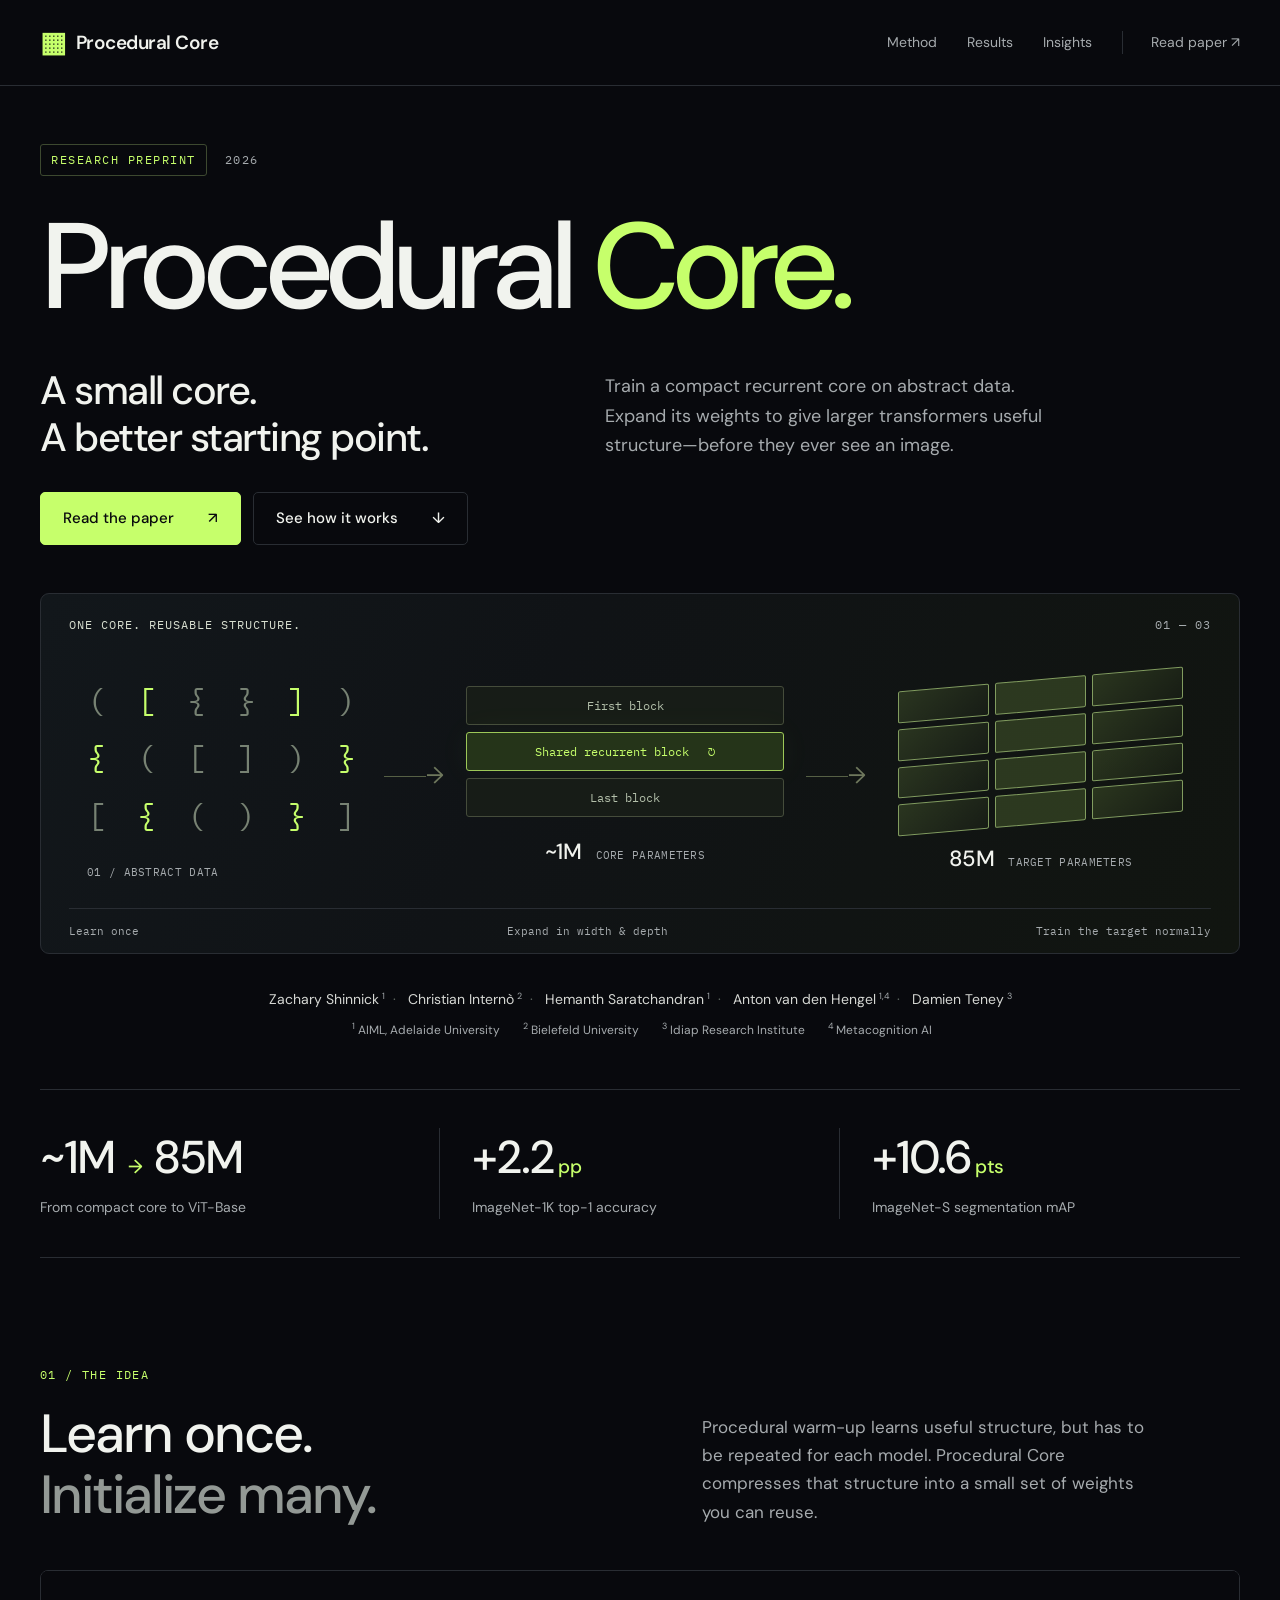
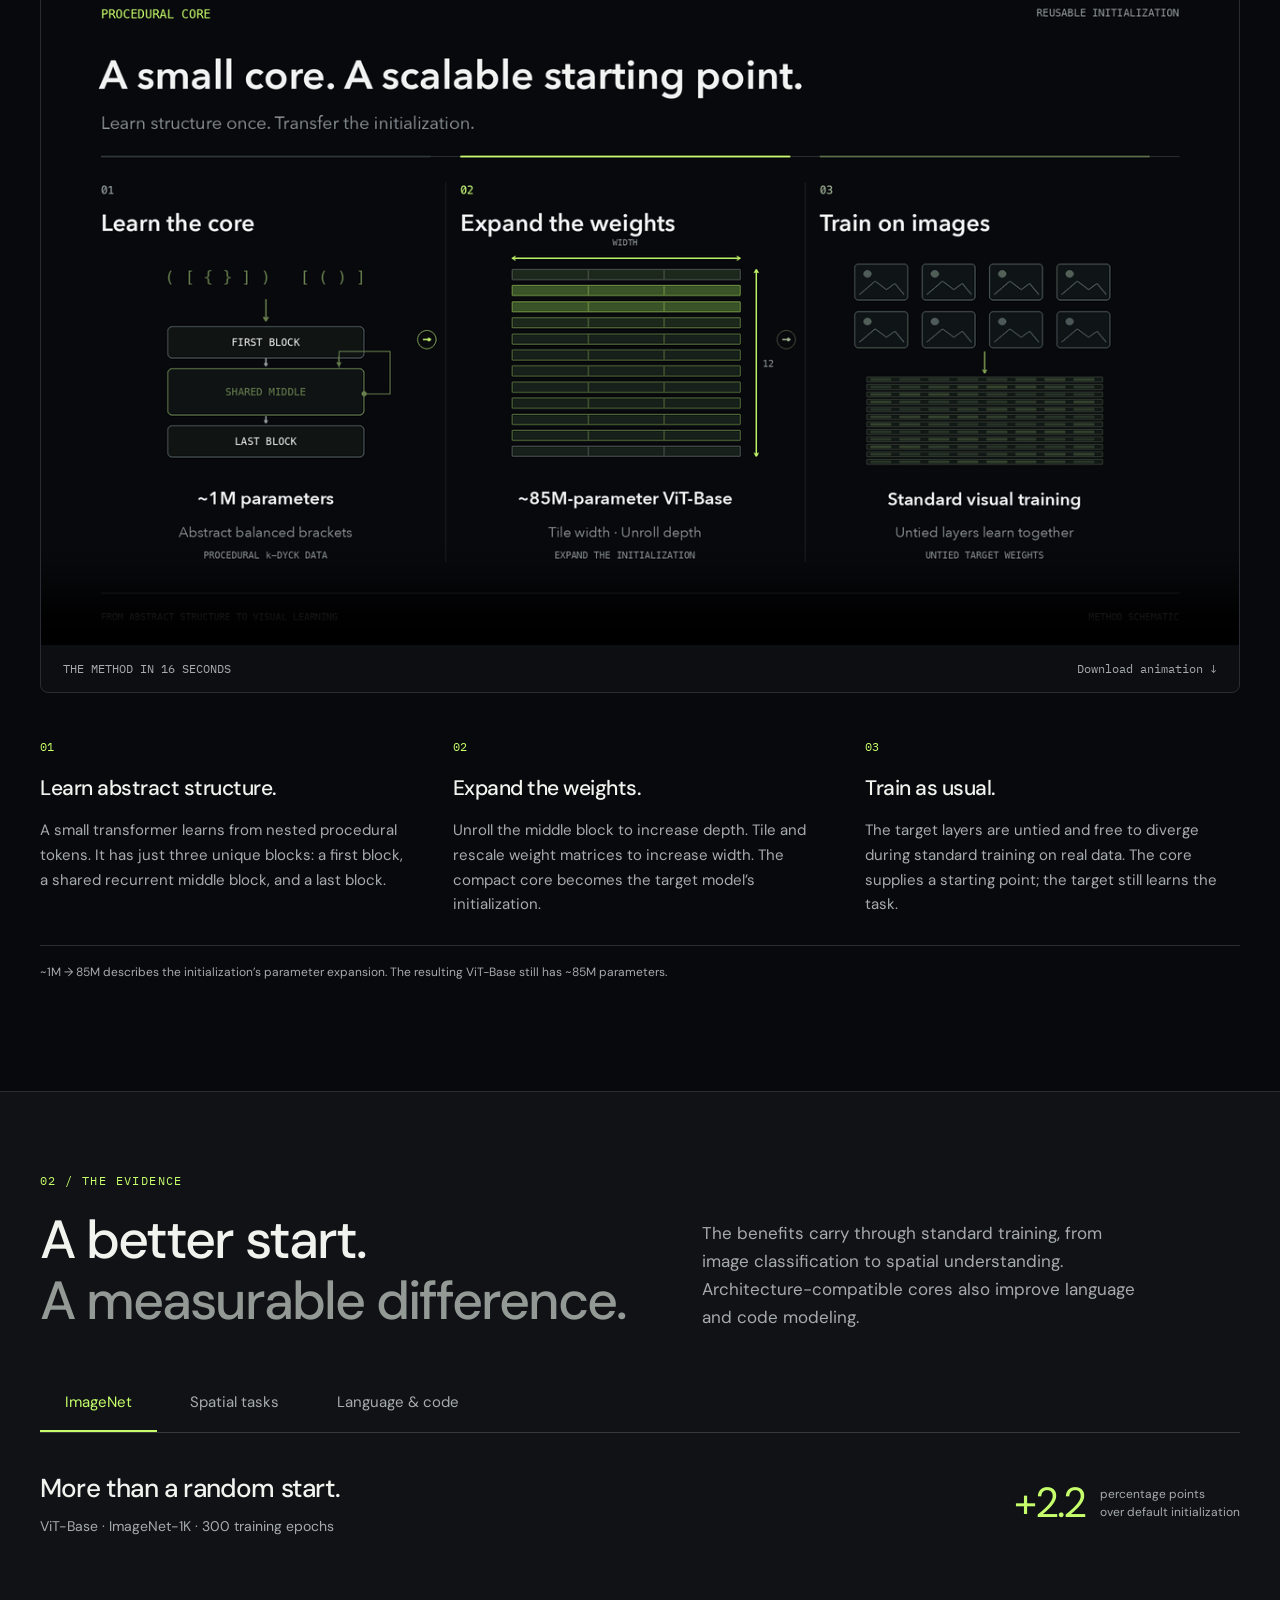
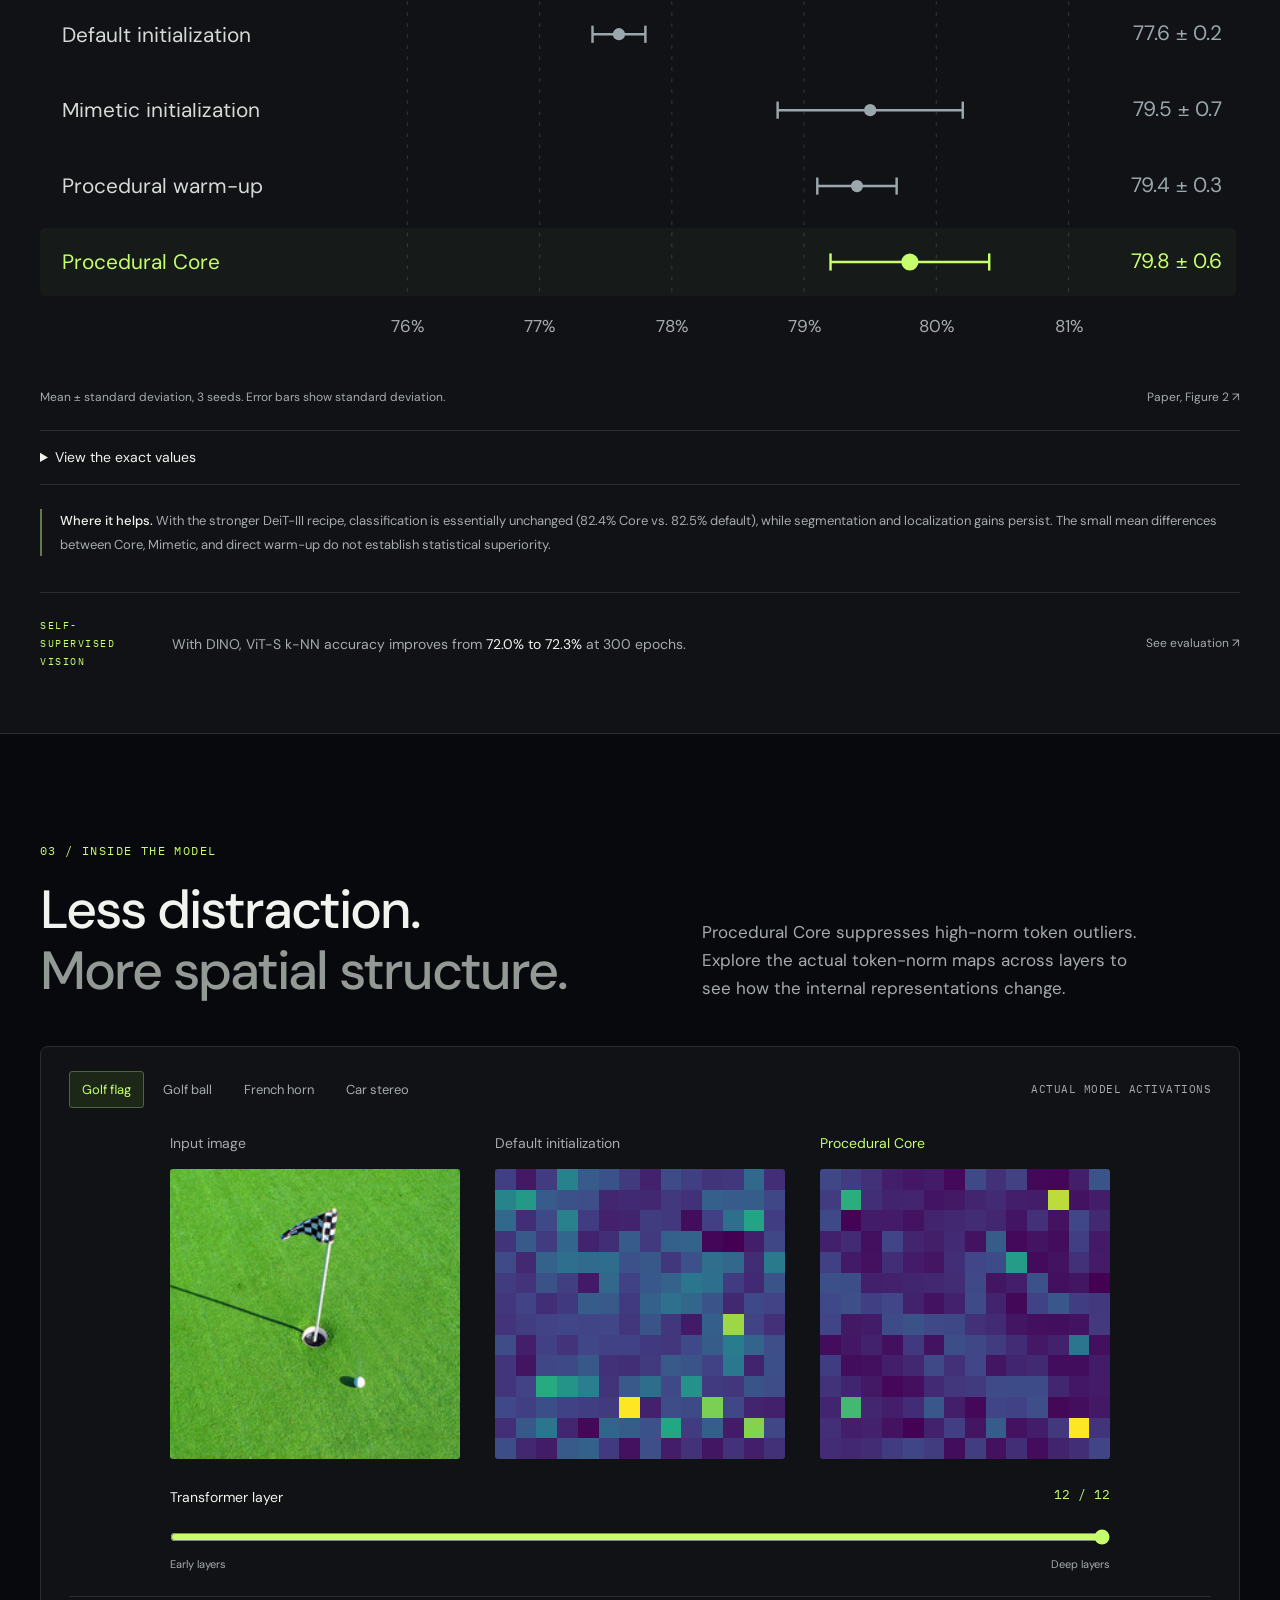
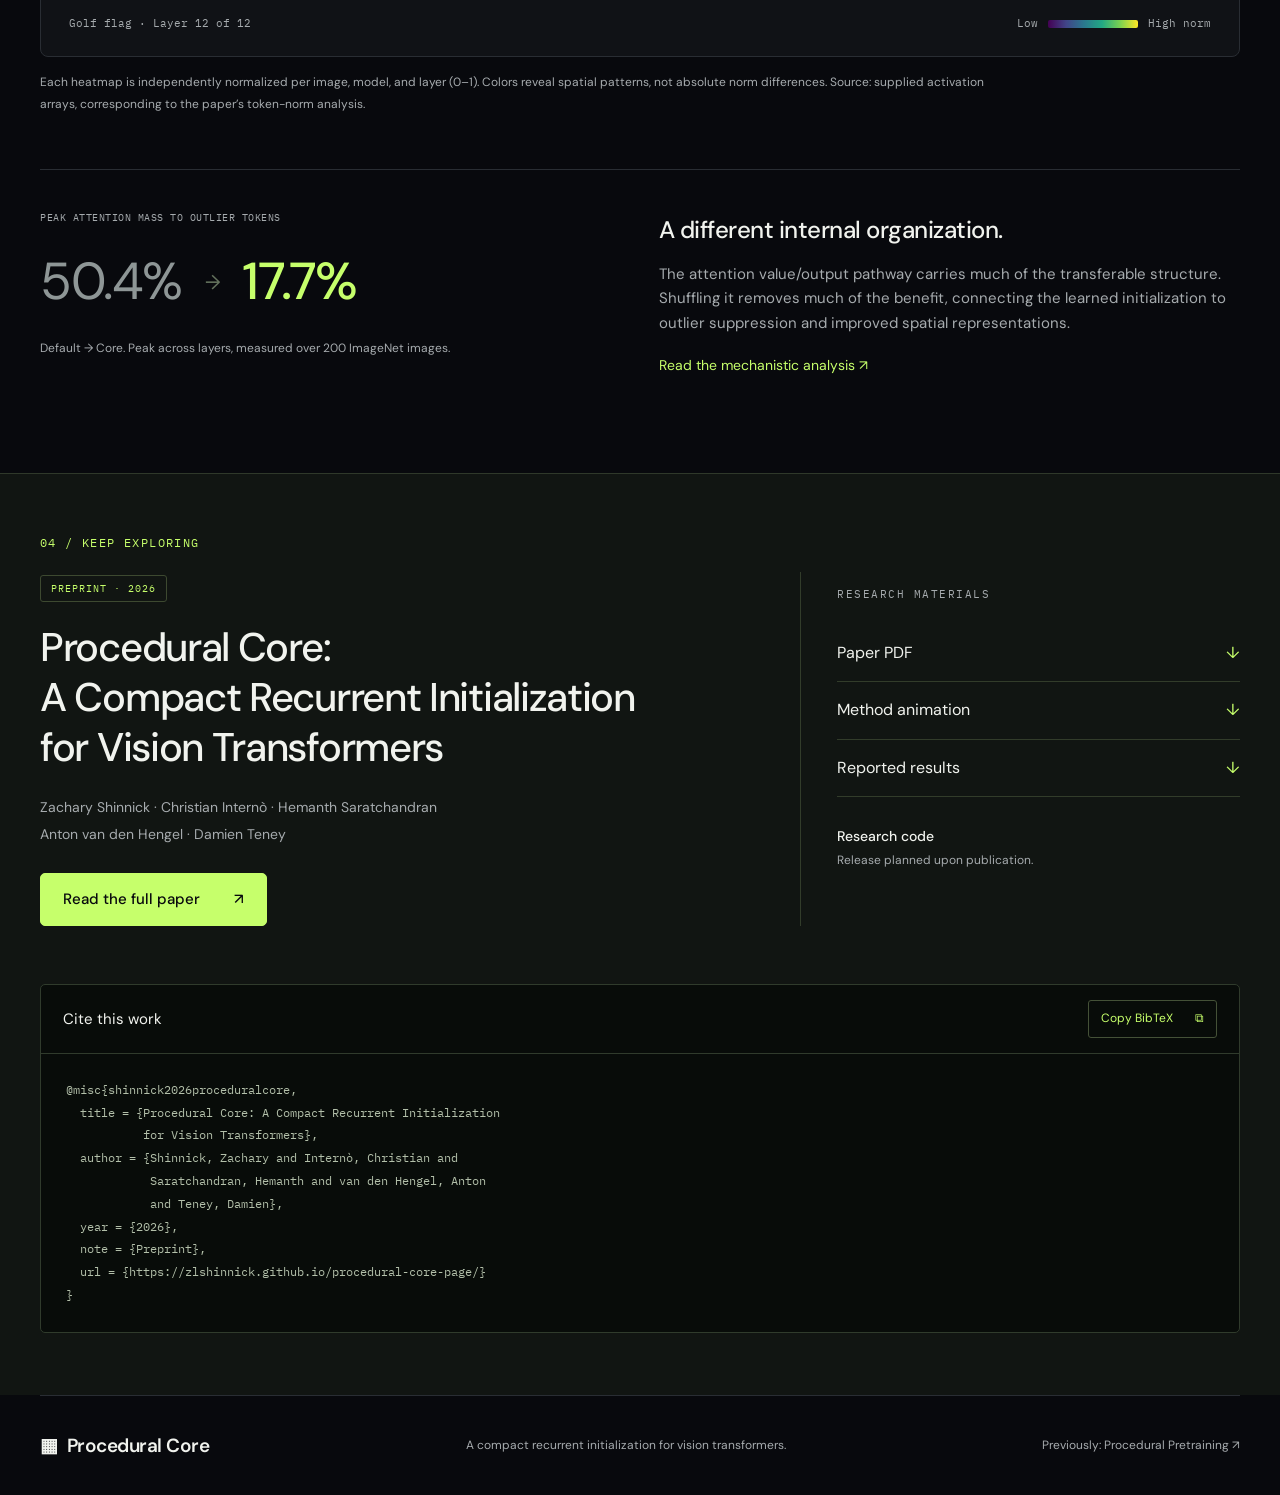
==== index.html @ 382170df "Build Procedural Core research project website" ====
<!doctype html>
<html lang="en">
<head>
  <meta charset="utf-8"><meta name="viewport" content="width=device-width, initial-scale=1">
  <title>Procedural Core — A better starting point for transformers</title>
  <meta name="description" content="Train a compact recurrent core once. Expand its weights to initialize larger transformers. Procedural Core improves ImageNet accuracy by 2.2 points using a roughly 1M-parameter initialization core.">
  <meta name="theme-color" content="#08090d">
  <meta property="og:title" content="Procedural Core — Small core. Better start."><meta property="og:description" content="A compact recurrent initialization for vision transformers. A ~1M-parameter core initializes an 85M-parameter ViT-Base."><meta property="og:type" content="website"><meta property="og:url" content="https://zlshinnick.github.io/procedural-core-page/">
  <meta name="twitter:card" content="summary"><meta name="twitter:title" content="Procedural Core"><meta name="twitter:description" content="Train once. Expand the weights. Give larger transformers a better start.">
  <link rel="canonical" href="https://zlshinnick.github.io/procedural-core-page/">
  <link rel="icon" type="image/svg+xml" href="data:image/svg+xml,%3Csvg xmlns='http://www.w3.org/2000/svg' viewBox='0 0 64 64'%3E%3Crect width='64' height='64' rx='14' fill='%2308090d'/%3E%3Cpath d='M15 15h15v15H15zm19 0h15v15H34zM15 34h15v15H15z' fill='%23c6ff6b'/%3E%3Cpath d='M34 34h15v15H34z' fill='none' stroke='%23c6ff6b' stroke-width='3'/%3E%3C/svg%3E">
  <link rel="stylesheet" href="fonts.css"><link rel="stylesheet" href="styles.css">
</head>
<body>
  <a class="skip-link" href="#main">Skip to content</a>
  <header class="header"><a class="wordmark" href="#"><span class="brand-icon" aria-hidden="true">▦</span> Procedural Core</a><nav aria-label="Main navigation"><a href="#method">Method</a><a href="#results">Results</a><a href="#insights">Insights</a><a href="assets/procedural-core-paper.pdf" class="nav-paper">Read paper <span aria-hidden="true">↗</span></a></nav></header>
  <main id="main">
  <section class="hero container" aria-labelledby="hero-title">
    <div class="eyebrow"><span class="tag">RESEARCH PREPRINT</span><span>2026</span></div>
    <h1 id="hero-title">Procedural <span>Core.</span></h1>
    <div class="hero-copy"><h2>A small core.<br>A better starting point.</h2><p>Train a compact recurrent core on abstract data. Expand its weights to give larger transformers useful structure—before they ever see an image.</p></div>
    <div class="hero-actions"><a class="button primary" href="assets/procedural-core-paper.pdf">Read the paper <span aria-hidden="true">↗</span></a><a class="button secondary" href="#method">See how it works <span aria-hidden="true">↓</span></a></div>
    <div class="hero-visual" role="img" aria-label="Abstract procedural tokens train a compact core with three unique blocks. Its weights are expanded in width and depth to initialize a larger transformer.">
      <div class="diagram-label"><span>ONE CORE. REUSABLE STRUCTURE.</span><span>01 — 03</span></div>
      <div class="diagram-grid">
        <div class="token-stage"><div class="tokens">( <span>[</span> { } <span>]</span> )<br><span>{</span> ( [ ] ) <span>}</span><br>[ <span>{</span> ( ) <span>}</span> ]</div><span class="diagram-caption">01 / ABSTRACT DATA</span></div>
        <div class="diagram-connector" aria-hidden="true"><span></span>→</div>
        <div class="core-stage"><div class="core-stack"><div>First block</div><div class="shared">Shared recurrent block <span aria-hidden="true">↻</span></div><div>Last block</div></div><div class="diagram-caption"><strong>~1M</strong> CORE PARAMETERS</div></div>
        <div class="diagram-connector" aria-hidden="true"><span></span>→</div>
        <div class="target-stage"><div class="target-stack" aria-hidden="true"><i></i><i></i><i></i><i></i><i></i><i></i><i></i><i></i><i></i><i></i><i></i><i></i></div><div class="diagram-caption"><strong>85M</strong> TARGET PARAMETERS</div></div>
      </div>
      <div class="diagram-footer"><span>Learn once</span><span>Expand in width & depth</span><span>Train the target normally</span></div>
    </div>
    <div class="authors"><p>Zachary Shinnick<sup>1</sup><span>·</span> Christian Internò<sup>2</sup><span>·</span> Hemanth Saratchandran<sup>1</sup><span>·</span> Anton van den Hengel<sup>1,4</sup><span>·</span> Damien Teney<sup>3</sup></p><div><span><sup>1</sup> AIML, Adelaide University</span><span><sup>2</sup> Bielefeld University</span><span><sup>3</sup> Idiap Research Institute</span><span><sup>4</sup> Metacognition AI</span></div></div>
  </section>
  <section class="metrics container" aria-label="Key paper results"><div><strong>~1M <span>→</span> 85M</strong><p>From compact core to ViT-Base</p></div><div><strong>+2.2<span>pp</span></strong><p>ImageNet-1K top-1 accuracy</p></div><div><strong>+10.6<span>pts</span></strong><p>ImageNet-S segmentation mAP</p></div></section>
  <section id="method" class="section container">
    <div class="section-heading"><div><p class="eyebrow section-number">01 / THE IDEA</p><h2>Learn once.<br><span>Initialize many.</span></h2></div><p>Procedural warm-up learns useful structure, but has to be repeated for each model. Procedural Core compresses that structure into a small set of weights you can reuse.</p></div>
    <figure class="film"><video id="method-video" controls playsinline muted loop preload="none" poster="assets/method-poster.png" width="1280" height="720" aria-label="16-second animated explanation of learning a core, expanding the weights, and training the target on images"><source src="assets/method.mp4" type="video/mp4"><a href="assets/method.mp4">Download the method animation</a></video><figcaption><span>THE METHOD IN 16 SECONDS</span><a href="assets/method.mp4" download>Download animation ↓</a></figcaption></figure>
    <div class="steps"><article><span>01</span><h3>Learn abstract structure.</h3><p>A small transformer learns from nested procedural tokens. It has just three unique blocks: a first block, a shared recurrent middle block, and a last block.</p></article><article><span>02</span><h3>Expand the weights.</h3><p>Unroll the middle block to increase depth. Tile and rescale weight matrices to increase width. The compact core becomes the target model’s initialization.</p></article><article><span>03</span><h3>Train as usual.</h3><p>The target layers are untied and free to diverge during standard training on real data. The core supplies a starting point; the target still learns the task.</p></article></div>
    <p class="quiet-note">~1M → 85M describes the initialization’s parameter expansion. The resulting ViT-Base still has ~85M parameters.</p>
  </section>
  <section id="results" class="section results-section">
  <div class="container"><div class="section-heading"><div><p class="eyebrow section-number">02 / THE EVIDENCE</p><h2>A better start.<br><span>A measurable difference.</span></h2></div><p>The benefits carry through standard training, from image classification to spatial understanding. Architecture-compatible cores also improve language and code modeling.</p></div>
    <div class="tabs" role="tablist" aria-label="Research results"><button id="tab-imagenet" role="tab" aria-selected="true" aria-controls="panel-imagenet" data-tab="imagenet">ImageNet</button><button id="tab-spatial" role="tab" aria-selected="false" aria-controls="panel-spatial" tabindex="-1" data-tab="spatial">Spatial tasks</button><button id="tab-language" role="tab" aria-selected="false" aria-controls="panel-language" tabindex="-1" data-tab="language">Language & code</button></div>
    <div class="result-panel" id="panel-imagenet" role="tabpanel" aria-labelledby="tab-imagenet" tabindex="0">
      <div class="result-intro"><div><h3>More than a random start.</h3><p>ViT-Base · ImageNet-1K · 300 training epochs</p></div><div class="result-callout">+2.2 <span>percentage points<br>over default initialization</span></div></div>
      <div class="chart-wrap"><svg id="imagenet-chart" viewBox="0 0 980 340" role="img" aria-labelledby="chart-title chart-desc"><title id="chart-title">ImageNet top-1 accuracy by initialization</title><desc id="chart-desc">Default 77.6 plus or minus 0.2; Mimetic 79.5 plus or minus 0.7; Procedural warm-up 79.4 plus or minus 0.3; Procedural Core 79.8 plus or minus 0.6 percent. Mean and standard deviation over three seeds.</desc></svg></div>
      <div class="chart-footnote"><p>Mean ± standard deviation, 3 seeds. Error bars show standard deviation.</p><a href="assets/procedural-core-paper.pdf#page=5">Paper, Figure 2 ↗</a></div>
      <details class="data-details"><summary>View the exact values</summary><div class="table-scroll"><table><caption>ImageNet-1K top-1 accuracy (%)</caption><thead><tr><th scope="col">Initialization</th><th scope="col">Mean</th><th scope="col">Standard deviation</th></tr></thead><tbody><tr><th scope="row">Default</th><td>77.6</td><td>0.2</td></tr><tr><th scope="row">Mimetic</th><td>79.5</td><td>0.7</td></tr><tr><th scope="row">Procedural warm-up</th><td>79.4</td><td>0.3</td></tr><tr class="highlight-row"><th scope="row">Procedural Core</th><td>79.8</td><td>0.6</td></tr></tbody></table></div></details>
      <p class="scope-note"><strong>Where it helps.</strong> With the stronger DeiT-III recipe, classification is essentially unchanged (82.4% Core vs. 82.5% default), while segmentation and localization gains persist. The small mean differences between Core, Mimetic, and direct warm-up do not establish statistical superiority.</p>
    </div>
    <div class="result-panel" id="panel-spatial" role="tabpanel" aria-labelledby="tab-spatial" tabindex="0" hidden>
      <div class="result-intro"><div><h3>Useful structure beyond classification.</h3><p>ImageNet-trained ViT-Base · Frozen backbone</p></div><span class="result-chip">4 SPATIAL TASKS</span></div>
      <div class="spatial-grid"><article><div class="eyebrow">IMAGENET-S</div><h4>Zero-shot segmentation</h4><div class="value-pair"><span>32.3</span><i>→</i><strong>42.9</strong></div><p>mAP ↑</p><div class="gain">+10.6 points</div></article><article><div class="eyebrow">VOC07</div><h4>Object localization</h4><div class="value-pair"><span>9.9</span><i>→</i><strong>18.4</strong></div><p>CorLoc ↑</p><div class="gain">+8.5 points</div></article><article><div class="eyebrow">ADE20K</div><h4>Semantic segmentation</h4><div class="value-pair"><span>26.6</span><i>→</i><strong>28.8</strong></div><p>mIoU ↑ · Trained readout</p><div class="gain">+2.2 points</div></article><article><div class="eyebrow">NYUv2</div><h4>Depth estimation</h4><div class="value-pair"><span>1.104</span><i>→</i><strong>0.998</strong></div><p>RMSE in meters ↓</p><div class="gain">Lower error</div></article></div>
      <div class="chart-footnote"><p>Default initialization → Procedural Core. Rounded values reported in the paper.</p><a href="assets/procedural-core-paper.pdf#page=9">Paper, Figure 11 ↗</a></div>
      <p class="scope-note">These evaluations use frozen backbones, with task-specific evaluation or readout protocols. They are not fully fine-tuned downstream models.</p>
    </div>
    <div class="result-panel" id="panel-language" role="tabpanel" aria-labelledby="tab-language" tabindex="0" hidden>
      <div class="result-intro"><div><h3>The idea extends beyond vision.</h3><p>124M-parameter GPT-style models · 2B training tokens · 3 seeds</p></div><span class="result-chip">LOWER PERPLEXITY ↓</span></div>
      <div class="language-grid"><article><p class="eyebrow">NATURAL LANGUAGE</p><h4>FineWeb-Edu</h4><div class="value-pair"><span>28.8</span><i>→</i><strong>27.7</strong></div><p>Default ±0.4 &nbsp; / &nbsp; Core ±0.4</p></article><article><p class="eyebrow">CODE</p><h4>CodeParrot</h4><div class="value-pair"><span>5.7</span><i>→</i><strong>5.5</strong></div><p>Default ±0.03 &nbsp; / &nbsp; Core ±0.03</p></article></div>
      <div class="chart-footnote"><p>Validation perplexity, mean ± standard deviation. Lower is better.</p><a href="assets/procedural-core-paper.pdf#page=6">Paper, Figure 4 ↗</a></div>
      <p class="scope-note"><strong>Same principle, separate core.</strong> Language experiments use a separately trained GPT-style core compatible with the target architecture, rather than the vision checkpoint.</p>
    </div>
    <noscript><p class="scope-note">JavaScript enables the result tabs and interactive visualizations. All results and figures are available in the <a href="assets/procedural-core-paper.pdf">paper</a>; ImageNet values are available in the table above.</p></noscript>
    <div class="secondary-result"><span class="eyebrow">SELF-SUPERVISED VISION</span><p>With DINO, ViT-S k-NN accuracy improves from <strong>72.0% to 72.3%</strong> at 300 epochs.</p><a href="assets/procedural-core-paper.pdf#page=5">See evaluation ↗</a></div>
  </div></section>
  <section id="insights" class="section container">
    <div class="section-heading"><div><p class="eyebrow section-number">03 / INSIDE THE MODEL</p><h2>Less distraction.<br><span>More spatial structure.</span></h2></div><p>Procedural Core suppresses high-norm token outliers. Explore the actual token-norm maps across layers to see how the internal representations change.</p></div>
    <div class="map-explorer" id="map-explorer"><div class="explorer-toolbar"><div class="stimulus-options" aria-label="Select an example image"><button data-stimulus="0" aria-pressed="true">Golf flag</button><button data-stimulus="1" aria-pressed="false">Golf ball</button><button data-stimulus="2" aria-pressed="false">French horn</button><button data-stimulus="3" aria-pressed="false">Car stereo</button></div><span class="result-chip">ACTUAL MODEL ACTIVATIONS</span></div>
      <div class="maps"><figure><figcaption>Input image</figcaption><img id="stimulus-image" src="assets/stimuli/8.png" width="224" height="224" alt="Golf flag example used in the token-norm experiment" loading="lazy"></figure><figure><figcaption>Default initialization</figcaption><canvas id="baseline-map" width="280" height="280" role="img" aria-label="Normalized token norms for default initialization at layer 12"></canvas></figure><figure><figcaption><span class="lime">Procedural Core</span></figcaption><canvas id="core-map" width="280" height="280" role="img" aria-label="Normalized token norms for Procedural Core at layer 12"></canvas></figure></div>
      <div class="layer-control"><label for="layer-slider">Transformer layer <output id="layer-output" for="layer-slider">12 / 12</output></label><input id="layer-slider" type="range" min="1" max="12" step="1" value="12" aria-describedby="map-note"><div class="range-labels"><span>Early layers</span><span>Deep layers</span></div></div>
      <div class="map-bottom"><p id="map-status" role="status">Golf flag · Layer 12 of 12</p><div class="color-legend"><span>Low</span><span class="color-scale"></span><span>High norm</span></div></div>
    </div>
    <p id="map-note" class="figure-note">Each heatmap is independently normalized per image, model, and layer (0–1). Colors reveal spatial patterns, not absolute norm differences. Source: supplied activation arrays, corresponding to the paper’s token-norm analysis.</p>
    <div class="insight-summary"><div><span class="eyebrow">PEAK ATTENTION MASS TO OUTLIER TOKENS</span><div class="value-pair"><span>50.4%</span><i>→</i><strong>17.7%</strong></div><p>Default → Core. Peak across layers, measured over 200 ImageNet images.</p></div><div><h3>A different internal organization.</h3><p>The attention value/output pathway carries much of the transferable structure. Shuffling it removes much of the benefit, connecting the learned initialization to outlier suppression and improved spatial representations.</p><a class="text-link" href="assets/procedural-core-paper.pdf#page=8">Read the mechanistic analysis ↗</a></div></div>
  </section>
  <section id="paper" class="section resources-section"><div class="container"><p class="eyebrow section-number">04 / KEEP EXPLORING</p><div class="paper-card"><div><span class="tag">PREPRINT · 2026</span><h2>Procedural Core:<br>A Compact Recurrent Initialization<br>for Vision Transformers</h2><p>Zachary Shinnick · Christian Internò · Hemanth Saratchandran<br>Anton van den Hengel · Damien Teney</p><a class="button primary" href="assets/procedural-core-paper.pdf">Read the full paper <span aria-hidden="true">↗</span></a></div><aside><p class="eyebrow">RESEARCH MATERIALS</p><a href="assets/procedural-core-paper.pdf" download>Paper PDF <span>↓</span></a><a href="assets/method.mp4" download>Method animation <span>↓</span></a><a href="assets/results.json" download>Reported results <span>↓</span></a><div class="release-note"><strong>Research code</strong><p>Release planned upon publication.</p></div></aside></div><div class="citation"><div class="citation-heading"><h3>Cite this work</h3><button id="copy-citation" aria-describedby="copy-status">Copy BibTeX <span aria-hidden="true">⧉</span></button></div><pre><code id="bibtex">@misc{shinnick2026proceduralcore,
  title = {Procedural Core: A Compact Recurrent Initialization
           for Vision Transformers},
  author = {Shinnick, Zachary and Internò, Christian and
            Saratchandran, Hemanth and van den Hengel, Anton
            and Teney, Damien},
  year = {2026},
  note = {Preprint},
  url = {https://zlshinnick.github.io/procedural-core-page/}
}</code></pre><span id="copy-status" role="status"></span></div></div></section>
  </main>
  <footer class="container footer"><a class="wordmark" href="#">▦ &nbsp;Procedural Core</a><p>A compact recurrent initialization for vision transformers.</p><a href="https://zlshinnick.github.io/procedural-pretraining-page/">Previously: Procedural Pretraining ↗</a></footer>
<script src="app.js" defer></script>
</body></html>
---- fonts.css ----
@font-face {
  font-family: 'DM Sans';
  font-style: normal;
  font-weight: 400;
  font-display: swap;
  src: url(assets/font-0.ttf) format('truetype');
}
@font-face {
  font-family: 'DM Sans';
  font-style: normal;
  font-weight: 500;
  font-display: swap;
  src: url(assets/font-1.ttf) format('truetype');
}
@font-face {
  font-family: 'DM Sans';
  font-style: normal;
  font-weight: 600;
  font-display: swap;
  src: url(assets/font-2.ttf) format('truetype');
}
@font-face {
  font-family: 'DM Sans';
  font-style: normal;
  font-weight: 700;
  font-display: swap;
  src: url(assets/font-3.ttf) format('truetype');
}
@font-face {
  font-family: 'IBM Plex Mono';
  font-style: normal;
  font-weight: 400;
  font-display: swap;
  src: url(assets/font-4.ttf) format('truetype');
}
@font-face {
  font-family: 'IBM Plex Mono';
  font-style: normal;
  font-weight: 500;
  font-display: swap;
  src: url(assets/font-5.ttf) format('truetype');
}
---- styles.css ----
:root{--bg:#08090d;--surface:#101217;--surface2:#15181e;--line:#292d33;--text:#f1f3ee;--muted:#a6abae;--lime:#c6ff6b;--mono:'IBM Plex Mono',monospace;--sans:'DM Sans',sans-serif;color-scheme:dark}
*{box-sizing:border-box}html{scroll-behavior:smooth;scroll-padding-top:95px}body{margin:0;background:var(--bg);color:var(--text);font:400 17px/1.65 var(--sans);-webkit-font-smoothing:antialiased}::selection{background:var(--lime);color:var(--bg)}a{color:inherit;text-decoration:none}button,input{font:inherit}button,a{-webkit-tap-highlight-color:transparent}a:focus-visible,button:focus-visible,summary:focus-visible{outline:2px solid var(--lime);outline-offset:6px}button{cursor:pointer}.container{width:min(1200px,calc(100% - 80px));margin-inline:auto}.header{height:86px;display:flex;align-items:center;justify-content:space-between;gap:24px;padding:0 40px;border-bottom:1px solid var(--line);max-width:1600px;margin:auto}.wordmark{font-weight:600;letter-spacing:-.5px;display:flex;align-items:center;gap:10px;font-size:19px}.brand-icon{font-size:28px;color:var(--lime);line-height:1}.header nav{display:flex;align-items:center;gap:30px;font-size:14px}.header nav a{color:var(--muted)}.header nav a:hover{color:var(--lime)}.nav-paper{border-left:1px solid var(--line);padding-left:28px}.skip-link{position:fixed;left:20px;top:-100px;z-index:20;background:var(--lime);color:#08090d;padding:12px}.skip-link:focus{top:15px}.hero{padding-top:58px}.eyebrow{font:12px/1.5 var(--mono);letter-spacing:1.5px;color:var(--muted);display:flex;gap:18px;align-items:center}.tag{border:1px solid #3d4930;color:var(--lime);padding:6px 10px;border-radius:3px}h1,h2,h3,p{margin:0}h1{font-size:clamp(66px,9.5vw,138px);line-height:1.07;letter-spacing:-.075em;font-weight:500;margin:26px 0 36px}h1 span{color:var(--lime)}.hero-copy{display:grid;grid-template-columns:1fr 1fr;gap:70px;max-width:1060px}.hero-copy h2{font-size:clamp(27px,3.1vw,42px);font-weight:450;line-height:1.18;letter-spacing:-1.5px}.hero-copy p{font-size:18px;color:var(--muted);max-width:475px;padding-top:4px}.hero-actions{display:flex;gap:12px;margin-top:30px}.button{display:inline-flex;align-items:center;gap:34px;border:1px solid var(--line);padding:13px 22px;border-radius:5px;font-size:15px;font-weight:500;transition:background .2s,transform .2s}.button:hover{transform:translateY(-2px)}.primary{color:var(--bg);background:var(--lime);border-color:var(--lime)}.primary:hover{background:#d6ff98}.secondary{background:transparent}.secondary:hover{background:var(--surface2)}.hero-visual{margin-top:48px;padding:22px 28px 0;border:1px solid var(--line);border-radius:9px;background:linear-gradient(115deg,#12171b 0%,#101316 40%,#111510 100%);overflow:hidden}.diagram-label,.diagram-caption,.diagram-footer{font:12px/1.5 var(--mono);letter-spacing:1px;color:var(--muted)}.diagram-label{display:flex;justify-content:space-between;gap:16px}.diagram-label span:first-child{color:#d8dfd0}.diagram-grid{display:grid;grid-template-columns:1fr 60px 1.2fr 60px 1.15fr;align-items:center;gap:22px;padding:38px 18px 27px}.tokens{font:clamp(19px,2.8vw,32px)/1.8 var(--mono);letter-spacing:6px;color:#778273;white-space:nowrap}.tokens span{color:var(--lime)}.diagram-caption{margin-top:20px;display:block;letter-spacing:.3px;text-align:center;font-size:11px}.diagram-caption strong{font:500 22px var(--sans);color:var(--text);letter-spacing:-.6px;margin-right:7px}.token-stage .diagram-caption{text-align:left}.diagram-connector{color:#6f785d;display:flex;align-items:center;font-size:23px}.diagram-connector span{height:1px;background:#566045;flex:1}.core-stack{display:flex;flex-direction:column;gap:7px;font:12px var(--mono);text-align:center}.core-stack>div{padding:11px;border:1px solid #454c3b;background:#171c17;border-radius:3px;color:#b3bfaa}.core-stack .shared{color:var(--lime);border-color:#9dc858;background:#253419;box-shadow:0 0 35px #c6ff6b0c}.shared span{margin-left:12px}.target-stack{height:145px;display:grid;grid-template-columns:repeat(3,1fr);grid-template-rows:repeat(4,1fr);gap:6px;transform:skewY(-5deg);margin:0 10px}.target-stack i{border:1px solid #819c5f;border-radius:2px;background:linear-gradient(140deg,#c6ff6b24,#c6ff6b09)}.target-stack i:nth-child(3n+2){background:#c6ff6b27}.diagram-footer{display:flex;justify-content:space-between;padding:14px 0;border-top:1px solid var(--line);letter-spacing:0;font-size:11px}.authors{text-align:center;padding:34px 0 48px;font-size:14px}.authors p{color:#d5d7d3}.authors p>span{color:#626b64;margin:0 8px}.authors sup{font-size:9px;margin-left:3px;color:var(--muted)}.authors>div{display:flex;justify-content:center;flex-wrap:wrap;gap:8px 20px;color:var(--muted);margin-top:8px;font-size:12px}.metrics{display:grid;grid-template-columns:repeat(3,1fr);border-top:1px solid var(--line);border-bottom:1px solid var(--line);padding:38px 0}.metrics>div{padding:0 32px;border-right:1px solid var(--line)}.metrics>div:first-child{padding-left:0}.metrics>div:last-child{border:0}.metrics strong{font-size:46px;line-height:1.3;font-weight:500;letter-spacing:-2px}.metrics strong span{font-size:19px;color:var(--lime);letter-spacing:-.3px;margin-left:4px}.metrics p{color:var(--muted);font-size:14px;margin-top:8px}.footer{display:flex;justify-content:space-between;align-items:center;flex-wrap:wrap;gap:20px;padding-top:34px;padding-bottom:34px;border-top:1px solid var(--line);margin-top:100px}.footer p{font-size:12px;color:var(--muted)}.footer>a:last-child{font-size:12px;color:var(--muted)}.footer>a:last-child:hover{color:var(--lime)}
.section{padding-top:108px;padding-bottom:10px}.section-heading{display:grid;grid-template-columns:1.1fr 1fr;gap:70px;align-items:end;margin-bottom:44px}.section-number{color:var(--lime);margin-bottom:20px;letter-spacing:1.4px}.section-heading h2{font-size:clamp(34px,4.2vw,54px);font-weight:450;letter-spacing:-2px;line-height:1.13}.section-heading h2 span{color:#939995}.section-heading>p{color:var(--muted);font-size:17px;max-width:450px}.film{margin:0;background:#0c0e11;border:1px solid var(--line);border-radius:8px;overflow:hidden}.film video{width:100%;height:auto;display:block;background:#08090d}.film figcaption{border-top:1px solid var(--line);padding:16px 22px;display:flex;justify-content:space-between;gap:16px;font:12px var(--mono);color:var(--muted)}.film a:hover{color:var(--lime)}.steps{display:grid;grid-template-columns:repeat(3,1fr);gap:38px;margin-top:38px}.steps article>span{font:12px var(--mono);color:var(--lime)}.steps h3{font-size:21px;letter-spacing:-.5px;font-weight:500;margin:12px 0}.steps p{font-size:15px;color:var(--muted)}.quiet-note{font-size:12px;color:var(--muted);margin-top:28px;padding-top:17px;border-top:1px solid var(--line)}.results-section{background:#101216;margin-top:98px;padding-top:80px;padding-bottom:62px;border-block:1px solid var(--line)}.tabs{display:flex;gap:8px;border-bottom:1px solid #35393f;margin-bottom:0}.tabs button{padding:15px 25px;color:var(--muted);background:none;border:0;border-bottom:2px solid transparent;font-size:15px}.tabs button[aria-selected=true]{color:var(--lime);border-bottom-color:var(--lime)}.tabs button:hover{color:var(--text)}[hidden]{display:none!important}.result-panel{padding:34px 0 0}.result-intro{display:flex;justify-content:space-between;align-items:center;gap:24px;margin-bottom:18px}.result-intro h3{font-size:26px;font-weight:500;letter-spacing:-.8px}.result-intro p{font-size:14px;color:var(--muted);margin-top:5px}.result-callout{color:var(--lime);font-size:42px;letter-spacing:-2px;display:flex;gap:15px;align-items:center}.result-callout span{font-size:12px;line-height:1.5;letter-spacing:0;color:var(--muted)}.result-chip{font:11px/1.5 var(--mono);color:var(--muted);letter-spacing:.5px;white-space:nowrap}.chart-wrap{margin-top:24px;overflow-x:auto}#imagenet-chart{display:block;width:100%;min-width:560px;height:auto}#imagenet-chart text{font-family:var(--sans)}.chart-footnote{display:flex;justify-content:space-between;gap:20px;font-size:12px;color:var(--muted);padding-top:10px}.chart-footnote a{white-space:nowrap}.chart-footnote a:hover{color:var(--lime)}.data-details{margin-top:22px;border-block:1px solid var(--line);font-size:14px}.data-details summary{padding:15px 0;cursor:pointer}.table-scroll{overflow-x:auto}table{width:100%;border-collapse:collapse;font-size:14px;white-space:nowrap}caption{text-align:left;color:var(--muted);padding:10px 0}th,td{text-align:left;padding:12px 16px;border-bottom:1px solid var(--line)}th{font-weight:500}thead th{color:var(--muted);font-size:12px}tbody th{padding-left:0}.highlight-row{color:var(--lime)}.scope-note{font-size:13px;line-height:1.8;color:var(--muted);margin-top:24px;padding-left:18px;border-left:2px solid #64794c}.scope-note strong{color:var(--text);font-weight:500}.secondary-result{display:flex;align-items:center;gap:22px;margin-top:36px;padding-top:24px;border-top:1px solid var(--line)}.secondary-result>span{font-size:10px;max-width:110px;line-height:1.8;color:var(--lime)}.secondary-result>p{font-size:14px;flex:1;color:var(--muted)}.secondary-result strong{font-weight:400;color:var(--text)}.secondary-result>a{font-size:12px;color:var(--muted)}.spatial-grid{display:grid;grid-template-columns:repeat(4,1fr);gap:0;margin-top:35px}.spatial-grid article{border-right:1px solid var(--line);padding:12px 25px 24px}.spatial-grid article:first-child{padding-left:0}.spatial-grid article:last-child{border:0}.spatial-grid .eyebrow{font-size:11px;color:var(--lime)}h4{font-weight:500;font-size:17px;margin:12px 0 24px;line-height:1.4}.value-pair{display:flex;gap:12px;align-items:center;font-size:34px;letter-spacing:-1.5px}.value-pair>span{color:#8e9696}.value-pair>i{color:#64725d;font-size:20px;font-style:normal}.value-pair strong{font-weight:500;color:var(--lime)}.spatial-grid article>p{font-size:12px;color:var(--muted);margin-top:8px}.gain{font:12px var(--mono);color:var(--lime);margin-top:20px}.language-grid{display:grid;grid-template-columns:1fr 1fr;margin:36px 0}.language-grid article{padding:10px 40px;border-right:1px solid var(--line)}.language-grid article:first-child{padding-left:0}.language-grid article:last-child{border:0}.language-grid h4{font-size:26px;margin:8px 0 20px}.language-grid .value-pair{font-size:54px;gap:25px}.language-grid article>p:last-child{font-size:12px;color:var(--muted);margin-top:18px}.map-explorer{border:1px solid var(--line);border-radius:8px;padding:24px 28px;background:#101216}.explorer-toolbar{display:flex;justify-content:space-between;align-items:center;gap:20px;padding-bottom:24px}.stimulus-options{display:flex;flex-wrap:wrap;gap:6px}.stimulus-options button{background:transparent;border:1px solid transparent;border-radius:3px;color:var(--muted);padding:7px 12px;font-size:13px}.stimulus-options button[aria-pressed=true]{color:var(--lime);border-color:#526339;background:#1c2718}.stimulus-options button:hover{color:var(--text)}.maps{display:grid;grid-template-columns:repeat(3,1fr);gap:35px;max-width:940px;margin:auto}.maps figure{margin:0;min-width:0}.maps figcaption{font-size:14px;margin-bottom:14px;color:var(--muted)}.maps img,.maps canvas{width:100%;height:auto;aspect-ratio:1;display:block;border-radius:3px;object-fit:cover;background:#15191c}.maps canvas{image-rendering:pixelated}.lime{color:var(--lime)}.layer-control{max-width:940px;margin:27px auto 0}.layer-control label{display:flex;justify-content:space-between;font-size:14px}.layer-control output{color:var(--lime);font:13px var(--mono)}input[type=range]{width:100%;margin:18px 0 5px;accent-color:var(--lime);cursor:pointer;height:20px}.range-labels{display:flex;justify-content:space-between;font-size:11px;color:var(--muted)}.map-bottom{display:flex;justify-content:space-between;gap:20px;font:11px/1.5 var(--mono);color:var(--muted);border-top:1px solid var(--line);padding-top:18px;margin-top:23px}.color-legend{display:flex;align-items:center;gap:10px}.color-scale{display:inline-block;width:90px;height:8px;border-radius:2px;background:linear-gradient(90deg,#440154,#414487,#2a788e,#22a884,#7ad151,#fde725)}.figure-note{font-size:12px;color:var(--muted);margin-top:15px;line-height:1.8;max-width:970px}.insight-summary{display:grid;grid-template-columns:1fr 1.1fr;gap:90px;margin-top:54px;padding-top:40px;border-top:1px solid var(--line)}.insight-summary .eyebrow{font-size:10px;letter-spacing:.5px}.insight-summary .value-pair{font-size:52px;margin:14px 0;gap:23px}.insight-summary h3{font-size:24px;letter-spacing:-.5px;font-weight:500;margin-bottom:12px}.insight-summary p{font-size:15px;color:var(--muted)}.insight-summary>div:first-child p{font-size:12px}.text-link{display:inline-block;color:var(--lime);font-size:14px;margin-top:18px}.resources-section{margin-top:85px;padding-top:60px;background:#111512;border-top:1px solid #2f382a;padding-bottom:62px}.paper-card{display:grid;grid-template-columns:1.5fr 1fr;gap:100px}.paper-card h2{font-size:clamp(25px,3.2vw,40px);font-weight:450;line-height:1.25;letter-spacing:-1.3px;margin:22px 0}.paper-card p{font-size:14px;color:var(--muted);line-height:1.9}.paper-card .button{margin-top:26px}.paper-card .tag{font-size:10px;font-family:var(--mono);letter-spacing:1px}.paper-card aside{border-left:1px solid #323c2a;padding:12px 0 0 36px}.paper-card aside .eyebrow{font-size:11px;margin-bottom:20px}.paper-card aside>a{display:flex;justify-content:space-between;border-bottom:1px solid #323c2a;font-size:16px;padding:15px 0}.paper-card aside>a:hover{color:var(--lime)}.paper-card aside>a span{color:var(--lime)}.release-note{margin-top:24px}.release-note strong{font-size:14px;font-weight:500}.release-note p{font-size:12px}.citation{margin-top:58px;background:#080c09;border:1px solid #303b2c;border-radius:5px;overflow:hidden}.citation-heading{display:flex;justify-content:space-between;align-items:center;gap:20px;padding:15px 22px;border-bottom:1px solid #303b2c}.citation-heading h3{font-size:15px;font-weight:400}.citation button{font-size:12px;border:1px solid #445137;padding:8px 12px;color:var(--lime);background:none;border-radius:3px;display:flex;gap:22px}.citation pre{font:12px/1.9 var(--mono);margin:0;padding:25px;overflow:auto;color:#b3c0aa}.citation code{font:inherit}#copy-status{font-size:12px;color:var(--lime);display:block;padding:0 25px}#copy-status:not(:empty){padding-bottom:18px}.footer{margin-top:0}
@media(min-width:1500px){.hero{padding-top:72px}}
@media(max-width:900px){.container{width:calc(100% - 48px)}.header{padding:0 24px}.header nav{gap:18px}.hero-copy{gap:28px}.diagram-grid{gap:14px;padding-inline:0;grid-template-columns:1fr 25px 1.3fr 25px 1.1fr}.tokens{letter-spacing:2px}.metrics strong{font-size:35px}.metrics>div{padding:0 20px}.core-stack>div{padding:9px 6px}.shared span{display:none}.diagram-caption{font-size:9px}.diagram-caption strong{font-size:19px}}
@media(max-width:600px){.container{width:calc(100% - 36px)}.header{height:70px;padding:0 18px}.wordmark{font-size:16px}.header nav a:not(.nav-paper){display:none}.nav-paper{padding-left:14px}.hero{padding-top:35px}h1{font-size:clamp(40px,11.6vw,70px);letter-spacing:-.065em;margin-top:23px;margin-bottom:28px}.hero-copy{grid-template-columns:1fr;gap:18px}.hero-copy h2{font-size:31px}.hero-copy p{font-size:16px;line-height:1.65}.hero-actions{gap:10px;flex-wrap:wrap;margin-top:24px}.button{padding:12px 15px;gap:19px;font-size:13px}.hero-visual{margin-top:32px;padding:16px 16px 0}.diagram-label{font-size:9px;letter-spacing:.6px}.diagram-grid{grid-template-columns:1fr 1.2fr;gap:25px 22px;padding:23px 0}.token-stage{grid-column:1/-1;display:flex;justify-content:space-between;align-items:center}.tokens{font-size:17px;line-height:1.5;letter-spacing:3px}.token-stage .diagram-caption{font-size:10px;max-width:80px;margin:0}.diagram-connector{display:none}.core-stack{font-size:10px}.core-stack>div{padding:8px}.target-stack{height:107px;margin:0;gap:5px}.diagram-caption{font-size:8px;margin-top:16px}.diagram-caption strong{font-size:16px;display:block;margin:0 0 3px}.diagram-footer{gap:15px;font-size:9px;line-height:1.6}.diagram-footer span{flex:1}.authors{padding:25px 4px 32px;font-size:13px;line-height:1.9}.authors p>span{margin:0 3px}.authors>div{font-size:11px;gap:4px 12px}.metrics{grid-template-columns:1fr;padding:0}.metrics>div,.metrics>div:first-child{padding:21px 0;border-right:0;border-bottom:1px solid var(--line);display:flex;align-items:center;gap:25px}.metrics strong{font-size:32px;min-width:145px;letter-spacing:-1.5px}.metrics strong span{font-size:14px}.metrics p{font-size:13px;margin:0}.footer{flex-direction:column;align-items:flex-start;gap:15px;margin-top:60px}}
@media(max-width:1000px){.section-heading{gap:35px}.spatial-grid{grid-template-columns:1fr 1fr;gap:30px 0}.spatial-grid article:nth-child(2){border:0}.spatial-grid article:nth-child(3){padding-left:0}.value-pair{font-size:35px}.maps{gap:20px}.explorer-toolbar{flex-wrap:wrap;gap:15px}.explorer-toolbar .result-chip{font-size:10px}.paper-card{gap:40px}.insight-summary{gap:40px}.insight-summary .value-pair{font-size:40px}}
@media(max-width:600px){.section{padding-top:65px}.section-heading{grid-template-columns:1fr;gap:22px;margin-bottom:28px}.section-heading h2{font-size:36px;letter-spacing:-1.5px}.section-heading>p{font-size:16px}.section-number{font-size:10px;margin-bottom:16px}.film figcaption{padding:12px;font-size:9px;gap:9px}.steps{grid-template-columns:1fr;gap:26px;margin-top:28px}.steps article{position:relative;padding-left:35px}.steps article>span{position:absolute;left:0;top:5px}.steps h3{margin:0 0 8px;font-size:20px}.quiet-note{font-size:11px}.results-section{margin-top:58px;padding-top:50px;padding-bottom:35px}.tabs{gap:0}.tabs button{font-size:12px;padding:13px 15px}.result-intro{align-items:flex-start;flex-wrap:wrap;gap:18px}.result-intro h3{font-size:22px}.result-intro p{font-size:12px}.result-callout{font-size:34px;letter-spacing:-1.2px}.result-callout span{font-size:11px}.chart-wrap{margin-inline:-9px}.chart-footnote{flex-direction:column;gap:8px;font-size:11px}.scope-note{font-size:12px;margin-top:22px}.secondary-result{flex-wrap:wrap;gap:12px}.secondary-result>span{max-width:none}.secondary-result>p{flex-basis:100%;font-size:13px}.spatial-grid{gap:23px 0}.spatial-grid article{padding:0 14px 16px}.spatial-grid .eyebrow{font-size:10px;letter-spacing:.4px}.spatial-grid h4{font-size:15px;margin:10px 0 20px}.spatial-grid .value-pair{font-size:24px;gap:7px;letter-spacing:-.8px}.value-pair>i{font-size:16px}.spatial-grid article>p{font-size:10px}.gain{font-size:10px}.language-grid article{padding:0 0 0 20px}.language-grid .eyebrow{font-size:10px;letter-spacing:.3px}.language-grid h4{font-size:22px}.language-grid .value-pair{font-size:32px;gap:10px}.language-grid article>p:last-child{font-size:10px}.map-explorer{padding:16px 13px}.explorer-toolbar{padding-bottom:19px;gap:12px}.stimulus-options{gap:2px}.stimulus-options button{font-size:11px;padding:7px}.maps{gap:10px;grid-template-columns:repeat(2,1fr)}.maps figure:first-child{grid-column:1/-1;display:flex;align-items:center;gap:18px;flex-direction:row-reverse;justify-content:flex-end}.maps figure:first-child img{width:64px;height:64px}.maps figure:first-child figcaption{font-size:12px;margin:0}.maps figcaption{font-size:11px;margin-bottom:8px}.layer-control label{font-size:12px}.layer-control output{font-size:11px}.map-bottom{font-size:9px;flex-wrap:wrap;gap:12px}.color-scale{width:60px}.figure-note{font-size:11px}.insight-summary{grid-template-columns:1fr;gap:28px;margin-top:35px;padding-top:30px}.insight-summary .value-pair{font-size:44px}.insight-summary .eyebrow{font-size:9px}.insight-summary h3{font-size:22px}.resources-section{margin-top:52px;padding-bottom:40px}.paper-card{grid-template-columns:1fr;gap:32px}.paper-card h2{font-size:27px;letter-spacing:-.7px}.paper-card p{font-size:12px}.paper-card aside{padding:24px 0 0;border-left:0;border-top:1px solid #323c2a}.paper-card aside>a{font-size:14px}.citation{margin-top:35px}.citation-heading{padding:12px 15px}.citation-heading h3{font-size:13px}.citation button{font-size:10px;gap:12px}.citation pre{font-size:10px;padding:18px;line-height:1.9}.footer{margin-top:0}.footer p{font-size:11px}}
@media(prefers-reduced-motion:reduce){html{scroll-behavior:auto}*,*:before,*:after{animation:none!important;transition:none!important}}
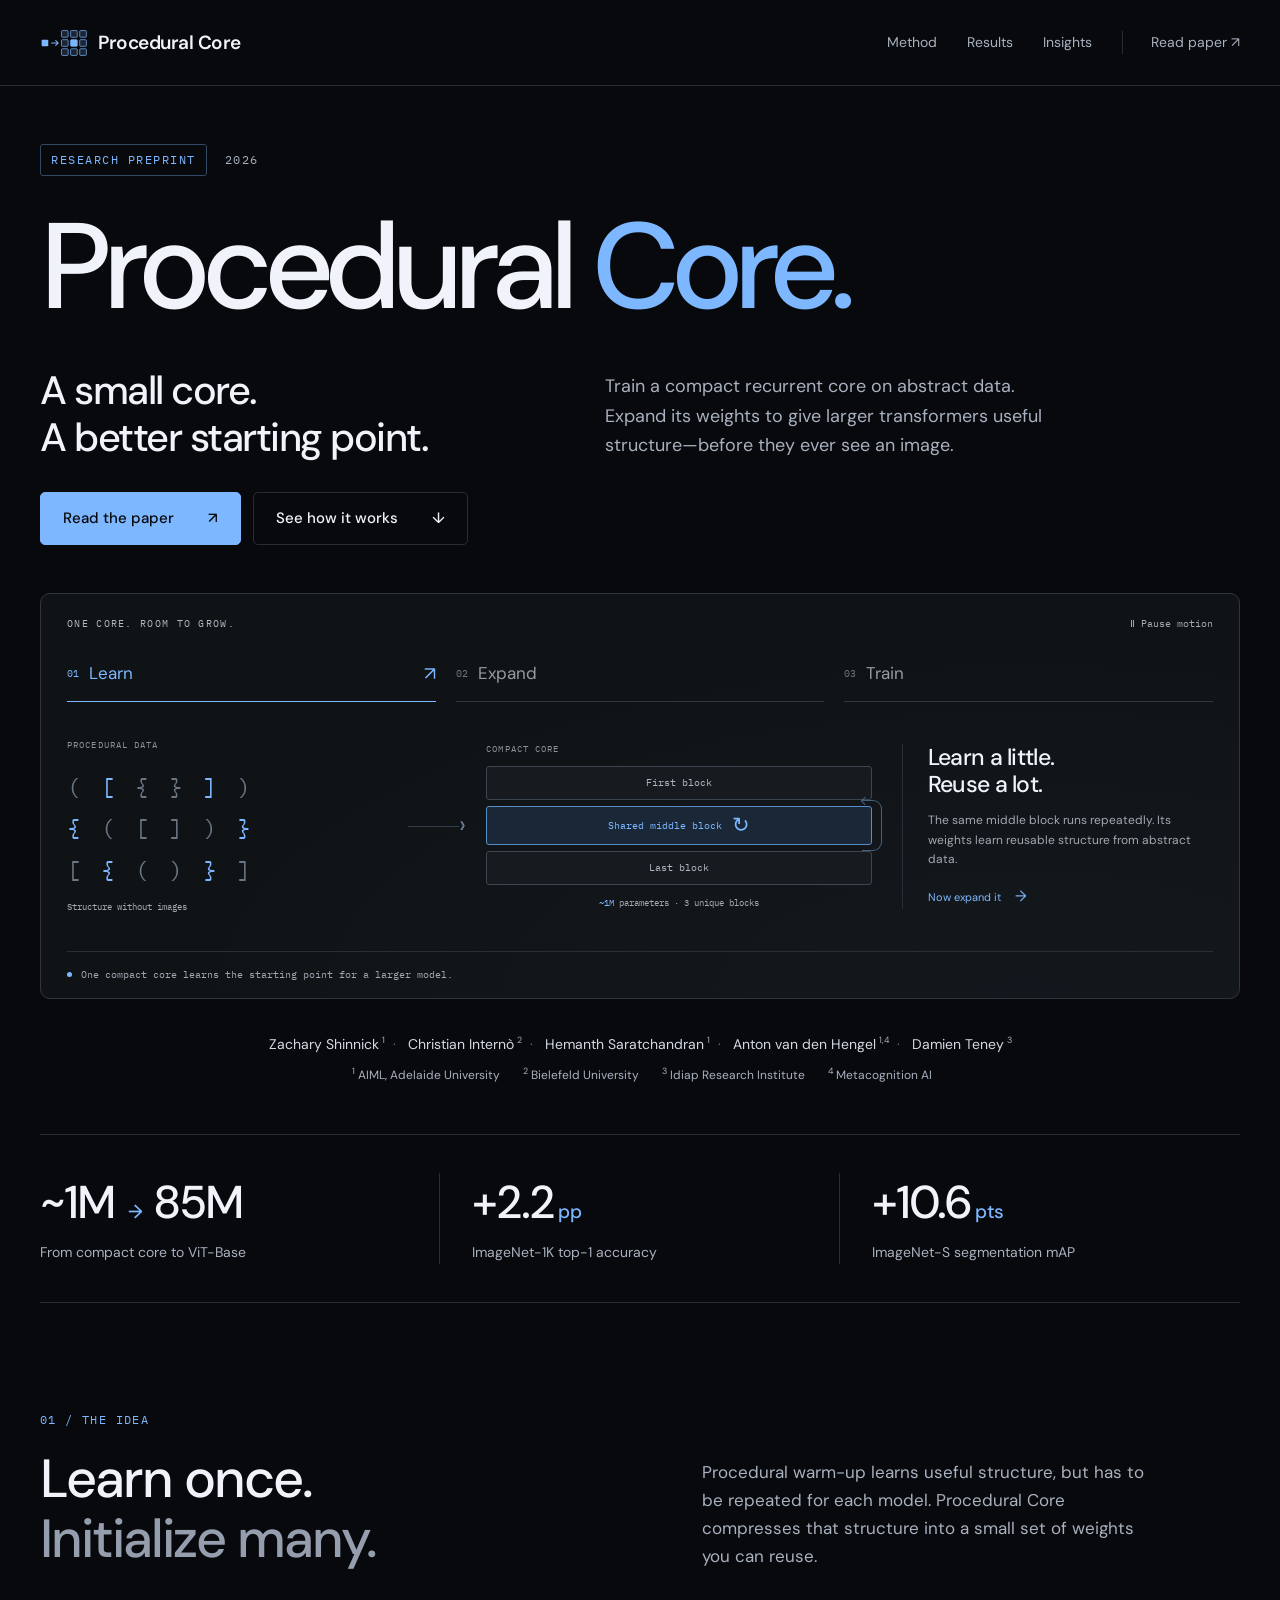
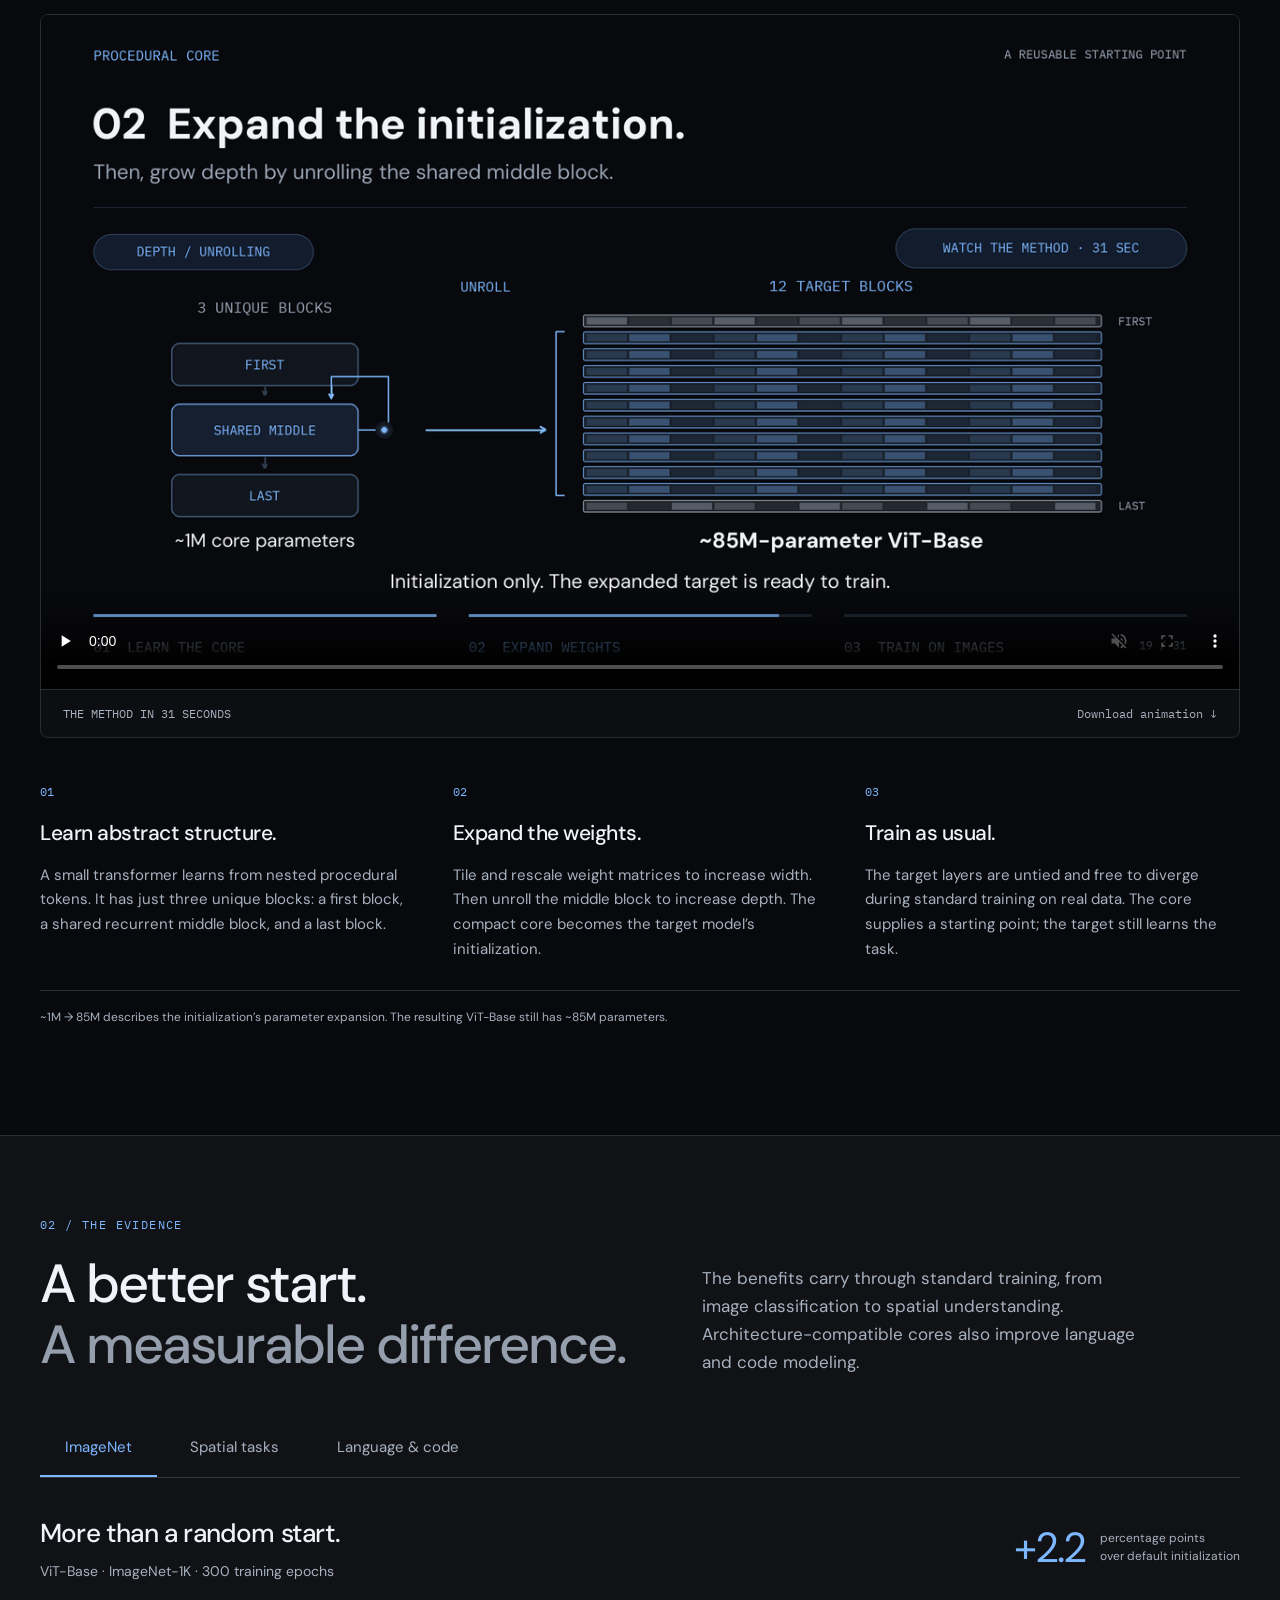
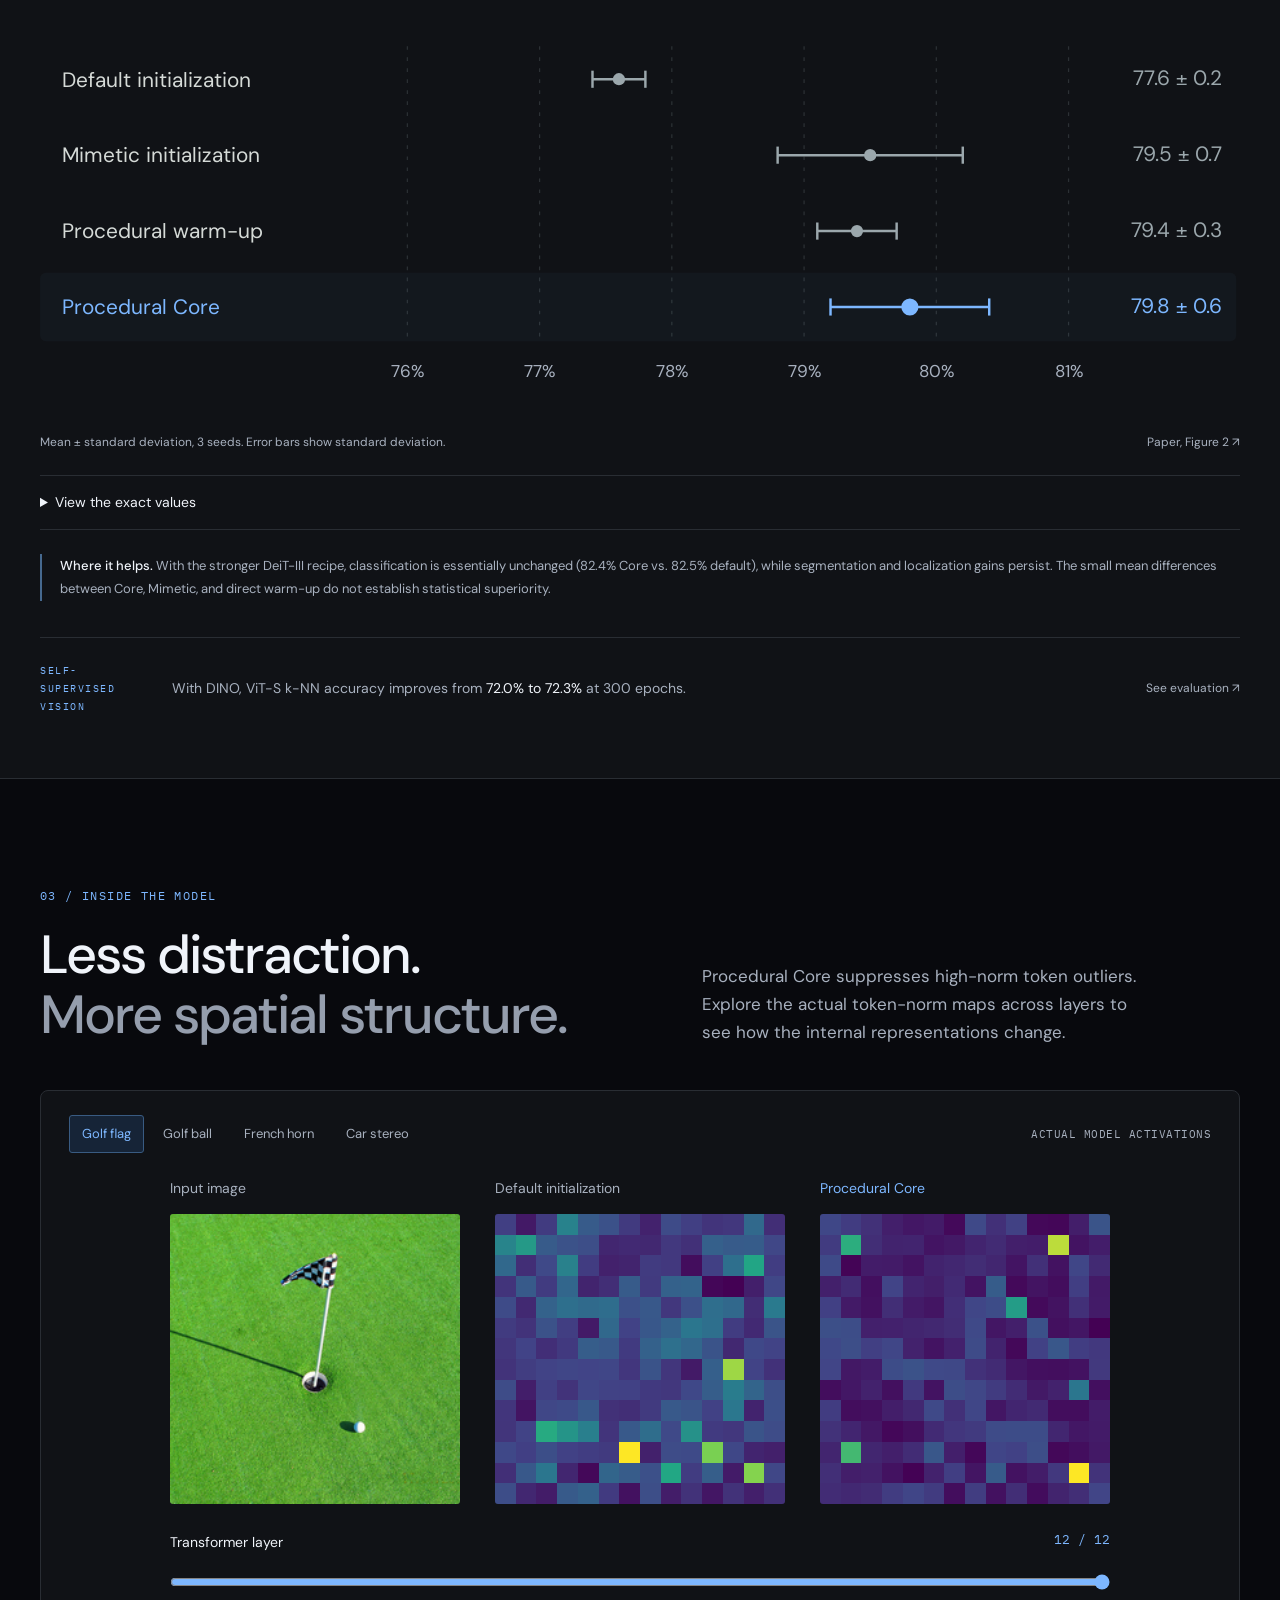
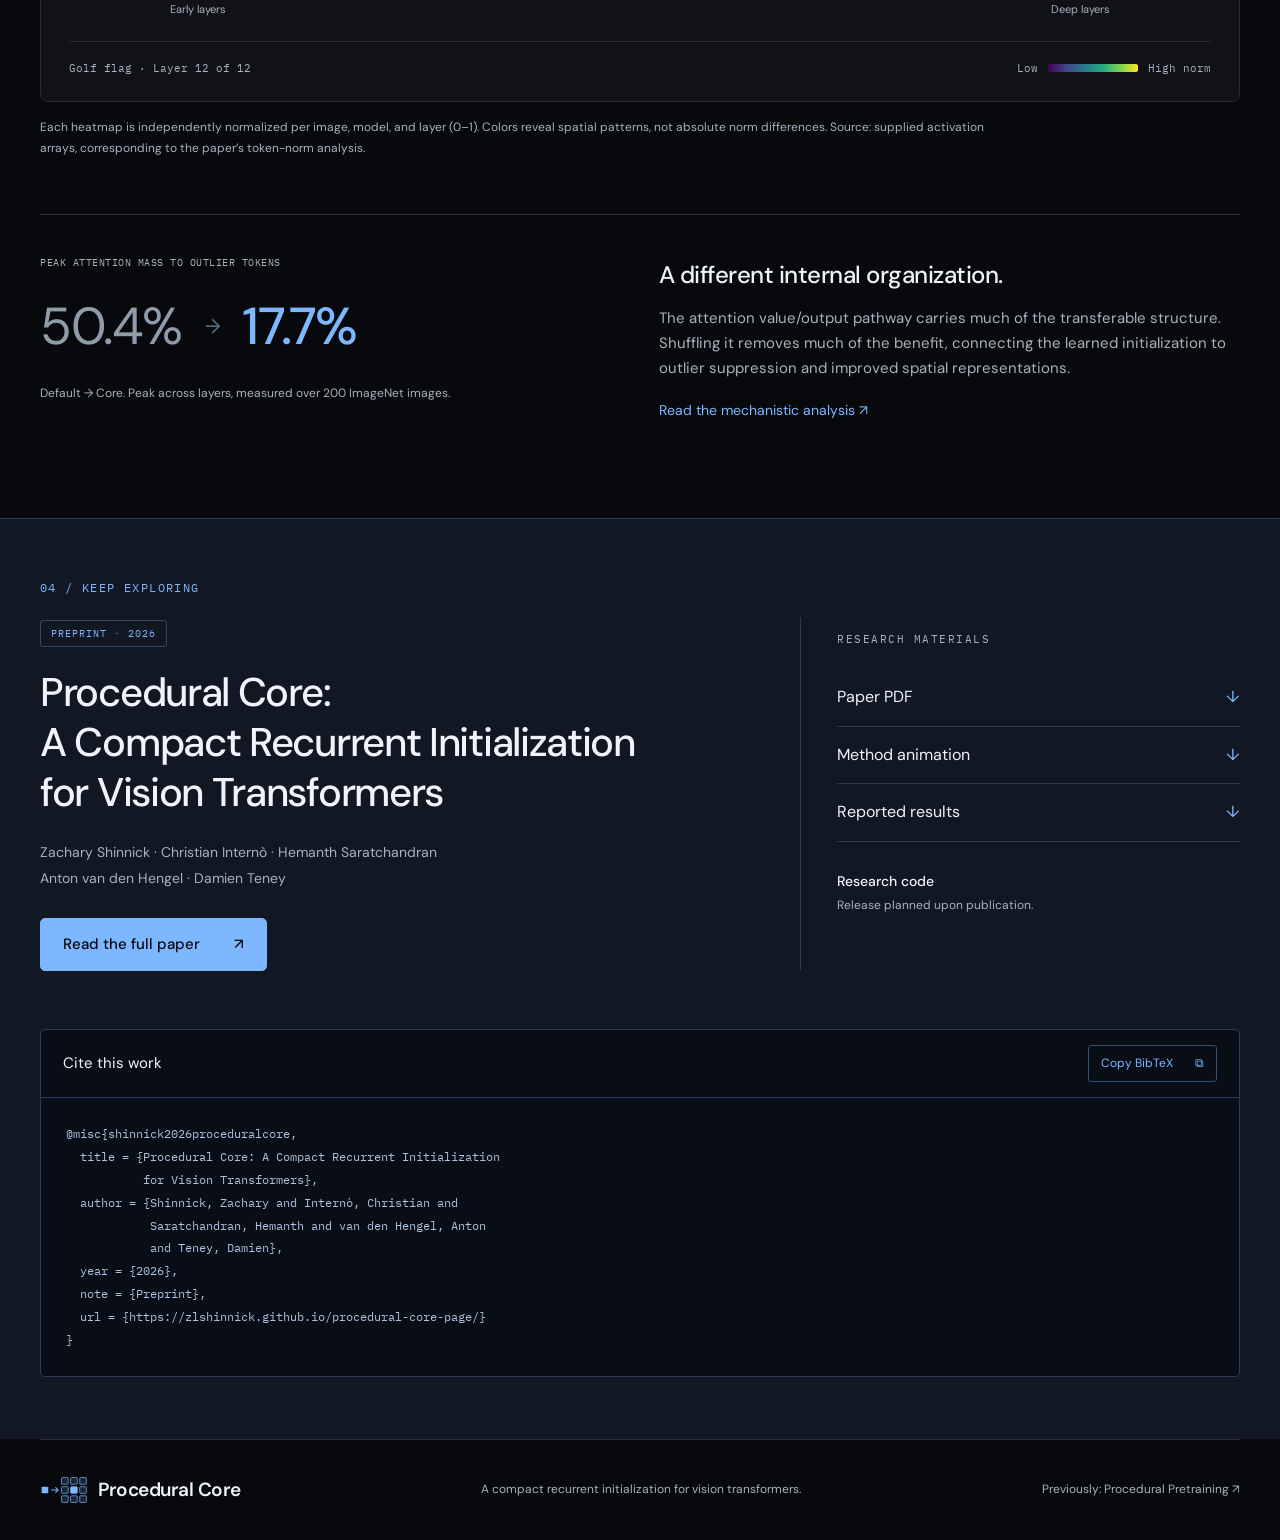
==== commit e21942e2: "Add interactive core expansion, sequential explainer, and blue identity" ====
--- a/index.html
+++ b/index.html
@@ -8,36 +8,82 @@
   <meta property="og:title" content="Procedural Core — Small core. Better start."><meta property="og:description" content="A compact recurrent initialization for vision transformers. A ~1M-parameter core initializes an 85M-parameter ViT-Base."><meta property="og:type" content="website"><meta property="og:url" content="https://zlshinnick.github.io/procedural-core-page/">
   <meta name="twitter:card" content="summary"><meta name="twitter:title" content="Procedural Core"><meta name="twitter:description" content="Train once. Expand the weights. Give larger transformers a better start.">
   <link rel="canonical" href="https://zlshinnick.github.io/procedural-core-page/">
-  <link rel="icon" type="image/svg+xml" href="data:image/svg+xml,%3Csvg xmlns='http://www.w3.org/2000/svg' viewBox='0 0 64 64'%3E%3Crect width='64' height='64' rx='14' fill='%2308090d'/%3E%3Cpath d='M15 15h15v15H15zm19 0h15v15H34zM15 34h15v15H15z' fill='%23c6ff6b'/%3E%3Cpath d='M34 34h15v15H34z' fill='none' stroke='%23c6ff6b' stroke-width='3'/%3E%3C/svg%3E">
-  <link rel="stylesheet" href="fonts.css"><link rel="stylesheet" href="styles.css">
+  <link rel="icon" type="image/svg+xml" href="assets/favicon.svg">
+  <link rel="stylesheet" href="fonts.css"><link rel="stylesheet" href="styles.css"><link rel="stylesheet" href="hero.css">
 </head>
 <body>
   <a class="skip-link" href="#main">Skip to content</a>
-  <header class="header"><a class="wordmark" href="#"><span class="brand-icon" aria-hidden="true">▦</span> Procedural Core</a><nav aria-label="Main navigation"><a href="#method">Method</a><a href="#results">Results</a><a href="#insights">Insights</a><a href="assets/procedural-core-paper.pdf" class="nav-paper">Read paper <span aria-hidden="true">↗</span></a></nav></header>
+  <header class="header"><a class="wordmark" href="#"><img class="brand-icon" src="assets/logo.svg" width="48" height="30" alt=""> Procedural Core</a><nav aria-label="Main navigation"><a href="#method">Method</a><a href="#results">Results</a><a href="#insights">Insights</a><a href="assets/procedural-core-paper.pdf" class="nav-paper">Read paper <span aria-hidden="true">↗</span></a></nav></header>
   <main id="main">
   <section class="hero container" aria-labelledby="hero-title">
     <div class="eyebrow"><span class="tag">RESEARCH PREPRINT</span><span>2026</span></div>
     <h1 id="hero-title">Procedural <span>Core.</span></h1>
     <div class="hero-copy"><h2>A small core.<br>A better starting point.</h2><p>Train a compact recurrent core on abstract data. Expand its weights to give larger transformers useful structure—before they ever see an image.</p></div>
     <div class="hero-actions"><a class="button primary" href="assets/procedural-core-paper.pdf">Read the paper <span aria-hidden="true">↗</span></a><a class="button secondary" href="#method">See how it works <span aria-hidden="true">↓</span></a></div>
-    <div class="hero-visual" role="img" aria-label="Abstract procedural tokens train a compact core with three unique blocks. Its weights are expanded in width and depth to initialize a larger transformer.">
-      <div class="diagram-label"><span>ONE CORE. REUSABLE STRUCTURE.</span><span>01 — 03</span></div>
-      <div class="diagram-grid">
-        <div class="token-stage"><div class="tokens">( <span>[</span> { } <span>]</span> )<br><span>{</span> ( [ ] ) <span>}</span><br>[ <span>{</span> ( ) <span>}</span> ]</div><span class="diagram-caption">01 / ABSTRACT DATA</span></div>
-        <div class="diagram-connector" aria-hidden="true"><span></span>→</div>
-        <div class="core-stage"><div class="core-stack"><div>First block</div><div class="shared">Shared recurrent block <span aria-hidden="true">↻</span></div><div>Last block</div></div><div class="diagram-caption"><strong>~1M</strong> CORE PARAMETERS</div></div>
-        <div class="diagram-connector" aria-hidden="true"><span></span>→</div>
-        <div class="target-stage"><div class="target-stack" aria-hidden="true"><i></i><i></i><i></i><i></i><i></i><i></i><i></i><i></i><i></i><i></i><i></i><i></i></div><div class="diagram-caption"><strong>85M</strong> TARGET PARAMETERS</div></div>
+<div class="hx-explorer" id="hero-explorer" aria-label="Explore how Procedural Core works">
+  <div class="hx-topline"><p class="hx-kicker">ONE CORE. ROOM TO GROW.</p><button class="hx-motion" type="button" hidden><span aria-hidden="true">Ⅱ</span> Pause motion</button></div>
+  <div class="hx-tabs" role="tablist" aria-label="Explore the three stages" hidden>
+    <button id="hx-tab-learn" type="button" role="tab" aria-selected="true" aria-controls="hx-panel-learn" data-hx-stage="learn"><span>01</span> Learn <i aria-hidden="true">↗</i></button>
+    <button id="hx-tab-expand" type="button" role="tab" aria-selected="false" aria-controls="hx-panel-expand" tabindex="-1" data-hx-stage="expand"><span>02</span> Expand <i aria-hidden="true">↗</i></button>
+    <button id="hx-tab-train" type="button" role="tab" aria-selected="false" aria-controls="hx-panel-train" tabindex="-1" data-hx-stage="train"><span>03</span> Train <i aria-hidden="true">↗</i></button>
+  </div>
+
+  <div class="hx-panel" id="hx-panel-learn" role="tabpanel" aria-labelledby="hx-tab-learn" tabindex="0">
+    <div class="hx-learn-scene">
+      <div class="hx-source">
+        <span class="hx-overline">PROCEDURAL DATA</span>
+        <div class="hx-tokens" aria-label="Abstract nested tokens"><div>( <b>[</b> { } <b>]</b> )</div><div><b>{</b> ( [ ] ) <b>}</b></div><div>[ <b>{</b> ( ) <b>}</b> ]</div></div>
+        <span class="hx-caption">Structure without images</span>
       </div>
-      <div class="diagram-footer"><span>Learn once</span><span>Expand in width & depth</span><span>Train the target normally</span></div>
+      <div class="hx-flow" aria-hidden="true"><span></span><b>›</b><i>[ ]</i></div>
+      <div class="hx-core">
+        <span class="hx-overline">COMPACT CORE</span>
+        <div class="hx-core-block">First block</div>
+        <div class="hx-recurrent"><div class="hx-core-block hx-middle">Shared middle block <span class="hx-loop" aria-hidden="true">↻</span></div><span class="hx-loop-path" aria-hidden="true"></span></div>
+        <div class="hx-core-block">Last block</div>
+        <span class="hx-caption"><strong>~1M</strong> parameters · 3 unique blocks</span>
+      </div>
+      <div class="hx-learn-copy"><span class="hx-mini-core" aria-hidden="true">↻</span><h3>Learn a little.<br>Reuse a lot.</h3><p>The same middle block runs repeatedly. Its weights learn reusable structure from abstract data.</p><button type="button" class="hx-next" data-hx-next="expand" hidden>Now expand it <span aria-hidden="true">→</span></button></div>
     </div>
+    <div class="hx-panel-foot"><span class="hx-status-dot" aria-hidden="true"></span><p>One compact core learns the starting point for a larger model.</p></div>
+  </div>
+
+  <div class="hx-panel" id="hx-panel-expand" role="tabpanel" aria-labelledby="hx-tab-expand" tabindex="0" hidden>
+    <div class="hx-expand-scene">
+      <div class="hx-width-demo">
+        <div class="hx-control-heading"><div><span class="hx-overline">MAKE IT WIDER</span><h3>Tile the weights.</h3></div><fieldset class="hx-choice"><legend class="hx-sr-only">Illustrative width multiplier</legend><label><input type="radio" name="hx-width" value="1"><span>1×</span></label><label><input type="radio" name="hx-width" value="2" checked><span>2×</span></label><label><input type="radio" name="hx-width" value="4"><span>4×</span></label></fieldset></div>
+        <div class="hx-matrix-demo" aria-hidden="true"><div class="hx-matrix-source"><div class="hx-matrix"><i></i><i></i><i></i><i></i><i></i><i></i><i></i><i></i><i></i></div><span>CORE</span></div><div class="hx-static-arrow">→</div><div class="hx-matrix-target"><div class="hx-tiles" data-hx-tiles style="--hx-multiplier:2"></div><span>TILE + RESCALE</span></div></div>
+        <p class="hx-small-note">Repeat the matrix across both dimensions, then rescale.</p>
+      </div>
+      <div class="hx-depth-demo">
+        <div class="hx-control-heading"><div><span class="hx-overline">MAKE IT DEEPER</span><h3>Unroll the middle.</h3></div><label class="hx-depth-select"><span class="hx-sr-only">Illustrative target depth</span><select data-hx-depth><option value="6">6 blocks</option><option value="12" selected>12 blocks</option><option value="24">24 blocks</option></select><span aria-hidden="true">⌄</span></label></div>
+        <div class="hx-unroll-guide" aria-hidden="true"><span>↻</span> SHARED MIDDLE <b>→</b> INDEPENDENT COPIES</div>
+        <div class="hx-depth-model" aria-hidden="true"><div class="hx-depth-bookend"><i></i><span>First</span></div><div class="hx-depth-middle"><div class="hx-depth-copies" data-hx-copies></div><span data-hx-middle-label>Middle × 10</span></div><div class="hx-depth-bookend"><i></i><span>Last</span></div></div>
+        <p class="hx-small-note">Keep the first and last blocks. Copy the middle into each new layer.</p>
+      </div>
+    </div>
+    <div class="hx-panel-foot hx-expand-foot"><p id="hx-expand-status" role="status" aria-live="polite" aria-atomic="true">2× width · 12 target blocks · 10 middle copies</p><span>Illustrative matrices and configurations</span></div>
+  </div>
+
+  <div class="hx-panel" id="hx-panel-train" role="tabpanel" aria-labelledby="hx-tab-train" tabindex="0" hidden>
+    <div class="hx-train-scene">
+      <div class="hx-real-data"><span class="hx-overline">REAL IMAGES</span><div class="hx-image-stack"><img src="assets/stimuli/8.png" width="224" height="224" alt="Golf flag" loading="lazy"><img src="assets/stimuli/15.png" width="224" height="224" alt="French horn" loading="lazy"><img src="assets/stimuli/2.png" width="224" height="224" alt="Car stereo" loading="lazy"></div><span class="hx-caption">Standard task training</span></div>
+      <div class="hx-flow hx-image-flow" aria-hidden="true"><span></span><b>›</b><i></i></div>
+      <div class="hx-untied-model"><span class="hx-overline">EXPANDED TARGET</span><div class="hx-untied-blocks" aria-hidden="true"><i></i><i></i><i></i><i></i><i></i><i></i><i></i><i></i><i></i><i></i><i></i><i></i></div><span class="hx-caption">Untied layers<br>Learn together</span></div>
+      <div class="hx-performance"><span class="hx-overline">PAPER-REPORTED RESULT</span><div class="hx-accuracy"><div><span>Default</span><strong>77.6<small>%</small></strong></div><b aria-hidden="true">→</b><div><span>Procedural Core</span><strong>79.8<small>%</small></strong></div></div><p class="hx-gain"><strong>+2.2 pp</strong> ImageNet top-1 accuracy</p><p class="hx-result-context">ViT-Base · ImageNet-1K · 300 epochs</p><a class="hx-next" href="#results">See the full evaluation <span aria-hidden="true">↗</span></a></div>
+    </div>
+    <div class="hx-panel-foot"><span class="hx-status-dot" aria-hidden="true"></span><p>The core supplies the initialization. Real data trains the target for the task.</p></div>
+  </div>
+  <noscript><p class="hx-no-script">Enable JavaScript to explore width, depth, and the three stages. The complete method is explained below.</p></noscript>
+</div>
+
     <div class="authors"><p>Zachary Shinnick<sup>1</sup><span>·</span> Christian Internò<sup>2</sup><span>·</span> Hemanth Saratchandran<sup>1</sup><span>·</span> Anton van den Hengel<sup>1,4</sup><span>·</span> Damien Teney<sup>3</sup></p><div><span><sup>1</sup> AIML, Adelaide University</span><span><sup>2</sup> Bielefeld University</span><span><sup>3</sup> Idiap Research Institute</span><span><sup>4</sup> Metacognition AI</span></div></div>
   </section>
   <section class="metrics container" aria-label="Key paper results"><div><strong>~1M <span>→</span> 85M</strong><p>From compact core to ViT-Base</p></div><div><strong>+2.2<span>pp</span></strong><p>ImageNet-1K top-1 accuracy</p></div><div><strong>+10.6<span>pts</span></strong><p>ImageNet-S segmentation mAP</p></div></section>
   <section id="method" class="section container">
     <div class="section-heading"><div><p class="eyebrow section-number">01 / THE IDEA</p><h2>Learn once.<br><span>Initialize many.</span></h2></div><p>Procedural warm-up learns useful structure, but has to be repeated for each model. Procedural Core compresses that structure into a small set of weights you can reuse.</p></div>
-    <figure class="film"><video id="method-video" controls playsinline muted loop preload="none" poster="assets/method-poster.png" width="1280" height="720" aria-label="16-second animated explanation of learning a core, expanding the weights, and training the target on images"><source src="assets/method.mp4" type="video/mp4"><a href="assets/method.mp4">Download the method animation</a></video><figcaption><span>THE METHOD IN 16 SECONDS</span><a href="assets/method.mp4" download>Download animation ↓</a></figcaption></figure>
-    <div class="steps"><article><span>01</span><h3>Learn abstract structure.</h3><p>A small transformer learns from nested procedural tokens. It has just three unique blocks: a first block, a shared recurrent middle block, and a last block.</p></article><article><span>02</span><h3>Expand the weights.</h3><p>Unroll the middle block to increase depth. Tile and rescale weight matrices to increase width. The compact core becomes the target model’s initialization.</p></article><article><span>03</span><h3>Train as usual.</h3><p>The target layers are untied and free to diverge during standard training on real data. The core supplies a starting point; the target still learns the task.</p></article></div>
+    <figure class="film"><video id="method-video" controls playsinline muted loop preload="none" poster="assets/method-sequence-poster.png" width="1280" height="720" aria-label="31-second animated explanation: abstract tokens train a recurrent core, width tiling and depth unrolling initialize a larger model, then real images train it to improve ImageNet accuracy"><source src="assets/method-sequence.mp4" type="video/mp4"><a href="assets/method-sequence.mp4">Download the method animation</a></video><figcaption><span>THE METHOD IN 31 SECONDS</span><a href="assets/method-sequence.mp4" download>Download animation ↓</a></figcaption></figure>
+    <div class="steps"><article><span>01</span><h3>Learn abstract structure.</h3><p>A small transformer learns from nested procedural tokens. It has just three unique blocks: a first block, a shared recurrent middle block, and a last block.</p></article><article><span>02</span><h3>Expand the weights.</h3><p>Tile and rescale weight matrices to increase width. Then unroll the middle block to increase depth. The compact core becomes the target model’s initialization.</p></article><article><span>03</span><h3>Train as usual.</h3><p>The target layers are untied and free to diverge during standard training on real data. The core supplies a starting point; the target still learns the task.</p></article></div>
     <p class="quiet-note">~1M → 85M describes the initialization’s parameter expansion. The resulting ViT-Base still has ~85M parameters.</p>
   </section>
   <section id="results" class="section results-section">
@@ -68,14 +114,14 @@
   <section id="insights" class="section container">
     <div class="section-heading"><div><p class="eyebrow section-number">03 / INSIDE THE MODEL</p><h2>Less distraction.<br><span>More spatial structure.</span></h2></div><p>Procedural Core suppresses high-norm token outliers. Explore the actual token-norm maps across layers to see how the internal representations change.</p></div>
     <div class="map-explorer" id="map-explorer"><div class="explorer-toolbar"><div class="stimulus-options" aria-label="Select an example image"><button data-stimulus="0" aria-pressed="true">Golf flag</button><button data-stimulus="1" aria-pressed="false">Golf ball</button><button data-stimulus="2" aria-pressed="false">French horn</button><button data-stimulus="3" aria-pressed="false">Car stereo</button></div><span class="result-chip">ACTUAL MODEL ACTIVATIONS</span></div>
-      <div class="maps"><figure><figcaption>Input image</figcaption><img id="stimulus-image" src="assets/stimuli/8.png" width="224" height="224" alt="Golf flag example used in the token-norm experiment" loading="lazy"></figure><figure><figcaption>Default initialization</figcaption><canvas id="baseline-map" width="280" height="280" role="img" aria-label="Normalized token norms for default initialization at layer 12"></canvas></figure><figure><figcaption><span class="lime">Procedural Core</span></figcaption><canvas id="core-map" width="280" height="280" role="img" aria-label="Normalized token norms for Procedural Core at layer 12"></canvas></figure></div>
+      <div class="maps"><figure><figcaption>Input image</figcaption><img id="stimulus-image" src="assets/stimuli/8.png" width="224" height="224" alt="Golf flag example used in the token-norm experiment" loading="lazy"></figure><figure><figcaption>Default initialization</figcaption><canvas id="baseline-map" width="280" height="280" role="img" aria-label="Normalized token norms for default initialization at layer 12"></canvas></figure><figure><figcaption><span class="accent">Procedural Core</span></figcaption><canvas id="core-map" width="280" height="280" role="img" aria-label="Normalized token norms for Procedural Core at layer 12"></canvas></figure></div>
       <div class="layer-control"><label for="layer-slider">Transformer layer <output id="layer-output" for="layer-slider">12 / 12</output></label><input id="layer-slider" type="range" min="1" max="12" step="1" value="12" aria-describedby="map-note"><div class="range-labels"><span>Early layers</span><span>Deep layers</span></div></div>
       <div class="map-bottom"><p id="map-status" role="status">Golf flag · Layer 12 of 12</p><div class="color-legend"><span>Low</span><span class="color-scale"></span><span>High norm</span></div></div>
     </div>
     <p id="map-note" class="figure-note">Each heatmap is independently normalized per image, model, and layer (0–1). Colors reveal spatial patterns, not absolute norm differences. Source: supplied activation arrays, corresponding to the paper’s token-norm analysis.</p>
     <div class="insight-summary"><div><span class="eyebrow">PEAK ATTENTION MASS TO OUTLIER TOKENS</span><div class="value-pair"><span>50.4%</span><i>→</i><strong>17.7%</strong></div><p>Default → Core. Peak across layers, measured over 200 ImageNet images.</p></div><div><h3>A different internal organization.</h3><p>The attention value/output pathway carries much of the transferable structure. Shuffling it removes much of the benefit, connecting the learned initialization to outlier suppression and improved spatial representations.</p><a class="text-link" href="assets/procedural-core-paper.pdf#page=8">Read the mechanistic analysis ↗</a></div></div>
   </section>
-  <section id="paper" class="section resources-section"><div class="container"><p class="eyebrow section-number">04 / KEEP EXPLORING</p><div class="paper-card"><div><span class="tag">PREPRINT · 2026</span><h2>Procedural Core:<br>A Compact Recurrent Initialization<br>for Vision Transformers</h2><p>Zachary Shinnick · Christian Internò · Hemanth Saratchandran<br>Anton van den Hengel · Damien Teney</p><a class="button primary" href="assets/procedural-core-paper.pdf">Read the full paper <span aria-hidden="true">↗</span></a></div><aside><p class="eyebrow">RESEARCH MATERIALS</p><a href="assets/procedural-core-paper.pdf" download>Paper PDF <span>↓</span></a><a href="assets/method.mp4" download>Method animation <span>↓</span></a><a href="assets/results.json" download>Reported results <span>↓</span></a><div class="release-note"><strong>Research code</strong><p>Release planned upon publication.</p></div></aside></div><div class="citation"><div class="citation-heading"><h3>Cite this work</h3><button id="copy-citation" aria-describedby="copy-status">Copy BibTeX <span aria-hidden="true">⧉</span></button></div><pre><code id="bibtex">@misc{shinnick2026proceduralcore,
+  <section id="paper" class="section resources-section"><div class="container"><p class="eyebrow section-number">04 / KEEP EXPLORING</p><div class="paper-card"><div><span class="tag">PREPRINT · 2026</span><h2>Procedural Core:<br>A Compact Recurrent Initialization<br>for Vision Transformers</h2><p>Zachary Shinnick · Christian Internò · Hemanth Saratchandran<br>Anton van den Hengel · Damien Teney</p><a class="button primary" href="assets/procedural-core-paper.pdf">Read the full paper <span aria-hidden="true">↗</span></a></div><aside><p class="eyebrow">RESEARCH MATERIALS</p><a href="assets/procedural-core-paper.pdf" download>Paper PDF <span>↓</span></a><a href="assets/method-sequence.mp4" download>Method animation <span>↓</span></a><a href="assets/results.json" download>Reported results <span>↓</span></a><div class="release-note"><strong>Research code</strong><p>Release planned upon publication.</p></div></aside></div><div class="citation"><div class="citation-heading"><h3>Cite this work</h3><button id="copy-citation" aria-describedby="copy-status">Copy BibTeX <span aria-hidden="true">⧉</span></button></div><pre><code id="bibtex">@misc{shinnick2026proceduralcore,
   title = {Procedural Core: A Compact Recurrent Initialization
            for Vision Transformers},
   author = {Shinnick, Zachary and Internò, Christian and
@@ -86,6 +132,6 @@
   url = {https://zlshinnick.github.io/procedural-core-page/}
 }</code></pre><span id="copy-status" role="status"></span></div></div></section>
   </main>
-  <footer class="container footer"><a class="wordmark" href="#">▦ &nbsp;Procedural Core</a><p>A compact recurrent initialization for vision transformers.</p><a href="https://zlshinnick.github.io/procedural-pretraining-page/">Previously: Procedural Pretraining ↗</a></footer>
-<script src="app.js" defer></script>
+  <footer class="container footer"><a class="wordmark" href="#"><img class="brand-icon" src="assets/logo.svg" width="48" height="30" alt="">Procedural Core</a><p>A compact recurrent initialization for vision transformers.</p><a href="https://zlshinnick.github.io/procedural-pretraining-page/">Previously: Procedural Pretraining ↗</a></footer>
+<script src="app.js" defer></script><script src="hero.js" defer></script>
 </body></html>
--- a/styles.css
+++ b/styles.css
@@ -1,9 +1,9 @@
-:root{--bg:#08090d;--surface:#101217;--surface2:#15181e;--line:#292d33;--text:#f1f3ee;--muted:#a6abae;--lime:#c6ff6b;--mono:'IBM Plex Mono',monospace;--sans:'DM Sans',sans-serif;color-scheme:dark}
-*{box-sizing:border-box}html{scroll-behavior:smooth;scroll-padding-top:95px}body{margin:0;background:var(--bg);color:var(--text);font:400 17px/1.65 var(--sans);-webkit-font-smoothing:antialiased}::selection{background:var(--lime);color:var(--bg)}a{color:inherit;text-decoration:none}button,input{font:inherit}button,a{-webkit-tap-highlight-color:transparent}a:focus-visible,button:focus-visible,summary:focus-visible{outline:2px solid var(--lime);outline-offset:6px}button{cursor:pointer}.container{width:min(1200px,calc(100% - 80px));margin-inline:auto}.header{height:86px;display:flex;align-items:center;justify-content:space-between;gap:24px;padding:0 40px;border-bottom:1px solid var(--line);max-width:1600px;margin:auto}.wordmark{font-weight:600;letter-spacing:-.5px;display:flex;align-items:center;gap:10px;font-size:19px}.brand-icon{font-size:28px;color:var(--lime);line-height:1}.header nav{display:flex;align-items:center;gap:30px;font-size:14px}.header nav a{color:var(--muted)}.header nav a:hover{color:var(--lime)}.nav-paper{border-left:1px solid var(--line);padding-left:28px}.skip-link{position:fixed;left:20px;top:-100px;z-index:20;background:var(--lime);color:#08090d;padding:12px}.skip-link:focus{top:15px}.hero{padding-top:58px}.eyebrow{font:12px/1.5 var(--mono);letter-spacing:1.5px;color:var(--muted);display:flex;gap:18px;align-items:center}.tag{border:1px solid #3d4930;color:var(--lime);padding:6px 10px;border-radius:3px}h1,h2,h3,p{margin:0}h1{font-size:clamp(66px,9.5vw,138px);line-height:1.07;letter-spacing:-.075em;font-weight:500;margin:26px 0 36px}h1 span{color:var(--lime)}.hero-copy{display:grid;grid-template-columns:1fr 1fr;gap:70px;max-width:1060px}.hero-copy h2{font-size:clamp(27px,3.1vw,42px);font-weight:450;line-height:1.18;letter-spacing:-1.5px}.hero-copy p{font-size:18px;color:var(--muted);max-width:475px;padding-top:4px}.hero-actions{display:flex;gap:12px;margin-top:30px}.button{display:inline-flex;align-items:center;gap:34px;border:1px solid var(--line);padding:13px 22px;border-radius:5px;font-size:15px;font-weight:500;transition:background .2s,transform .2s}.button:hover{transform:translateY(-2px)}.primary{color:var(--bg);background:var(--lime);border-color:var(--lime)}.primary:hover{background:#d6ff98}.secondary{background:transparent}.secondary:hover{background:var(--surface2)}.hero-visual{margin-top:48px;padding:22px 28px 0;border:1px solid var(--line);border-radius:9px;background:linear-gradient(115deg,#12171b 0%,#101316 40%,#111510 100%);overflow:hidden}.diagram-label,.diagram-caption,.diagram-footer{font:12px/1.5 var(--mono);letter-spacing:1px;color:var(--muted)}.diagram-label{display:flex;justify-content:space-between;gap:16px}.diagram-label span:first-child{color:#d8dfd0}.diagram-grid{display:grid;grid-template-columns:1fr 60px 1.2fr 60px 1.15fr;align-items:center;gap:22px;padding:38px 18px 27px}.tokens{font:clamp(19px,2.8vw,32px)/1.8 var(--mono);letter-spacing:6px;color:#778273;white-space:nowrap}.tokens span{color:var(--lime)}.diagram-caption{margin-top:20px;display:block;letter-spacing:.3px;text-align:center;font-size:11px}.diagram-caption strong{font:500 22px var(--sans);color:var(--text);letter-spacing:-.6px;margin-right:7px}.token-stage .diagram-caption{text-align:left}.diagram-connector{color:#6f785d;display:flex;align-items:center;font-size:23px}.diagram-connector span{height:1px;background:#566045;flex:1}.core-stack{display:flex;flex-direction:column;gap:7px;font:12px var(--mono);text-align:center}.core-stack>div{padding:11px;border:1px solid #454c3b;background:#171c17;border-radius:3px;color:#b3bfaa}.core-stack .shared{color:var(--lime);border-color:#9dc858;background:#253419;box-shadow:0 0 35px #c6ff6b0c}.shared span{margin-left:12px}.target-stack{height:145px;display:grid;grid-template-columns:repeat(3,1fr);grid-template-rows:repeat(4,1fr);gap:6px;transform:skewY(-5deg);margin:0 10px}.target-stack i{border:1px solid #819c5f;border-radius:2px;background:linear-gradient(140deg,#c6ff6b24,#c6ff6b09)}.target-stack i:nth-child(3n+2){background:#c6ff6b27}.diagram-footer{display:flex;justify-content:space-between;padding:14px 0;border-top:1px solid var(--line);letter-spacing:0;font-size:11px}.authors{text-align:center;padding:34px 0 48px;font-size:14px}.authors p{color:#d5d7d3}.authors p>span{color:#626b64;margin:0 8px}.authors sup{font-size:9px;margin-left:3px;color:var(--muted)}.authors>div{display:flex;justify-content:center;flex-wrap:wrap;gap:8px 20px;color:var(--muted);margin-top:8px;font-size:12px}.metrics{display:grid;grid-template-columns:repeat(3,1fr);border-top:1px solid var(--line);border-bottom:1px solid var(--line);padding:38px 0}.metrics>div{padding:0 32px;border-right:1px solid var(--line)}.metrics>div:first-child{padding-left:0}.metrics>div:last-child{border:0}.metrics strong{font-size:46px;line-height:1.3;font-weight:500;letter-spacing:-2px}.metrics strong span{font-size:19px;color:var(--lime);letter-spacing:-.3px;margin-left:4px}.metrics p{color:var(--muted);font-size:14px;margin-top:8px}.footer{display:flex;justify-content:space-between;align-items:center;flex-wrap:wrap;gap:20px;padding-top:34px;padding-bottom:34px;border-top:1px solid var(--line);margin-top:100px}.footer p{font-size:12px;color:var(--muted)}.footer>a:last-child{font-size:12px;color:var(--muted)}.footer>a:last-child:hover{color:var(--lime)}
-.section{padding-top:108px;padding-bottom:10px}.section-heading{display:grid;grid-template-columns:1.1fr 1fr;gap:70px;align-items:end;margin-bottom:44px}.section-number{color:var(--lime);margin-bottom:20px;letter-spacing:1.4px}.section-heading h2{font-size:clamp(34px,4.2vw,54px);font-weight:450;letter-spacing:-2px;line-height:1.13}.section-heading h2 span{color:#939995}.section-heading>p{color:var(--muted);font-size:17px;max-width:450px}.film{margin:0;background:#0c0e11;border:1px solid var(--line);border-radius:8px;overflow:hidden}.film video{width:100%;height:auto;display:block;background:#08090d}.film figcaption{border-top:1px solid var(--line);padding:16px 22px;display:flex;justify-content:space-between;gap:16px;font:12px var(--mono);color:var(--muted)}.film a:hover{color:var(--lime)}.steps{display:grid;grid-template-columns:repeat(3,1fr);gap:38px;margin-top:38px}.steps article>span{font:12px var(--mono);color:var(--lime)}.steps h3{font-size:21px;letter-spacing:-.5px;font-weight:500;margin:12px 0}.steps p{font-size:15px;color:var(--muted)}.quiet-note{font-size:12px;color:var(--muted);margin-top:28px;padding-top:17px;border-top:1px solid var(--line)}.results-section{background:#101216;margin-top:98px;padding-top:80px;padding-bottom:62px;border-block:1px solid var(--line)}.tabs{display:flex;gap:8px;border-bottom:1px solid #35393f;margin-bottom:0}.tabs button{padding:15px 25px;color:var(--muted);background:none;border:0;border-bottom:2px solid transparent;font-size:15px}.tabs button[aria-selected=true]{color:var(--lime);border-bottom-color:var(--lime)}.tabs button:hover{color:var(--text)}[hidden]{display:none!important}.result-panel{padding:34px 0 0}.result-intro{display:flex;justify-content:space-between;align-items:center;gap:24px;margin-bottom:18px}.result-intro h3{font-size:26px;font-weight:500;letter-spacing:-.8px}.result-intro p{font-size:14px;color:var(--muted);margin-top:5px}.result-callout{color:var(--lime);font-size:42px;letter-spacing:-2px;display:flex;gap:15px;align-items:center}.result-callout span{font-size:12px;line-height:1.5;letter-spacing:0;color:var(--muted)}.result-chip{font:11px/1.5 var(--mono);color:var(--muted);letter-spacing:.5px;white-space:nowrap}.chart-wrap{margin-top:24px;overflow-x:auto}#imagenet-chart{display:block;width:100%;min-width:560px;height:auto}#imagenet-chart text{font-family:var(--sans)}.chart-footnote{display:flex;justify-content:space-between;gap:20px;font-size:12px;color:var(--muted);padding-top:10px}.chart-footnote a{white-space:nowrap}.chart-footnote a:hover{color:var(--lime)}.data-details{margin-top:22px;border-block:1px solid var(--line);font-size:14px}.data-details summary{padding:15px 0;cursor:pointer}.table-scroll{overflow-x:auto}table{width:100%;border-collapse:collapse;font-size:14px;white-space:nowrap}caption{text-align:left;color:var(--muted);padding:10px 0}th,td{text-align:left;padding:12px 16px;border-bottom:1px solid var(--line)}th{font-weight:500}thead th{color:var(--muted);font-size:12px}tbody th{padding-left:0}.highlight-row{color:var(--lime)}.scope-note{font-size:13px;line-height:1.8;color:var(--muted);margin-top:24px;padding-left:18px;border-left:2px solid #64794c}.scope-note strong{color:var(--text);font-weight:500}.secondary-result{display:flex;align-items:center;gap:22px;margin-top:36px;padding-top:24px;border-top:1px solid var(--line)}.secondary-result>span{font-size:10px;max-width:110px;line-height:1.8;color:var(--lime)}.secondary-result>p{font-size:14px;flex:1;color:var(--muted)}.secondary-result strong{font-weight:400;color:var(--text)}.secondary-result>a{font-size:12px;color:var(--muted)}.spatial-grid{display:grid;grid-template-columns:repeat(4,1fr);gap:0;margin-top:35px}.spatial-grid article{border-right:1px solid var(--line);padding:12px 25px 24px}.spatial-grid article:first-child{padding-left:0}.spatial-grid article:last-child{border:0}.spatial-grid .eyebrow{font-size:11px;color:var(--lime)}h4{font-weight:500;font-size:17px;margin:12px 0 24px;line-height:1.4}.value-pair{display:flex;gap:12px;align-items:center;font-size:34px;letter-spacing:-1.5px}.value-pair>span{color:#8e9696}.value-pair>i{color:#64725d;font-size:20px;font-style:normal}.value-pair strong{font-weight:500;color:var(--lime)}.spatial-grid article>p{font-size:12px;color:var(--muted);margin-top:8px}.gain{font:12px var(--mono);color:var(--lime);margin-top:20px}.language-grid{display:grid;grid-template-columns:1fr 1fr;margin:36px 0}.language-grid article{padding:10px 40px;border-right:1px solid var(--line)}.language-grid article:first-child{padding-left:0}.language-grid article:last-child{border:0}.language-grid h4{font-size:26px;margin:8px 0 20px}.language-grid .value-pair{font-size:54px;gap:25px}.language-grid article>p:last-child{font-size:12px;color:var(--muted);margin-top:18px}.map-explorer{border:1px solid var(--line);border-radius:8px;padding:24px 28px;background:#101216}.explorer-toolbar{display:flex;justify-content:space-between;align-items:center;gap:20px;padding-bottom:24px}.stimulus-options{display:flex;flex-wrap:wrap;gap:6px}.stimulus-options button{background:transparent;border:1px solid transparent;border-radius:3px;color:var(--muted);padding:7px 12px;font-size:13px}.stimulus-options button[aria-pressed=true]{color:var(--lime);border-color:#526339;background:#1c2718}.stimulus-options button:hover{color:var(--text)}.maps{display:grid;grid-template-columns:repeat(3,1fr);gap:35px;max-width:940px;margin:auto}.maps figure{margin:0;min-width:0}.maps figcaption{font-size:14px;margin-bottom:14px;color:var(--muted)}.maps img,.maps canvas{width:100%;height:auto;aspect-ratio:1;display:block;border-radius:3px;object-fit:cover;background:#15191c}.maps canvas{image-rendering:pixelated}.lime{color:var(--lime)}.layer-control{max-width:940px;margin:27px auto 0}.layer-control label{display:flex;justify-content:space-between;font-size:14px}.layer-control output{color:var(--lime);font:13px var(--mono)}input[type=range]{width:100%;margin:18px 0 5px;accent-color:var(--lime);cursor:pointer;height:20px}.range-labels{display:flex;justify-content:space-between;font-size:11px;color:var(--muted)}.map-bottom{display:flex;justify-content:space-between;gap:20px;font:11px/1.5 var(--mono);color:var(--muted);border-top:1px solid var(--line);padding-top:18px;margin-top:23px}.color-legend{display:flex;align-items:center;gap:10px}.color-scale{display:inline-block;width:90px;height:8px;border-radius:2px;background:linear-gradient(90deg,#440154,#414487,#2a788e,#22a884,#7ad151,#fde725)}.figure-note{font-size:12px;color:var(--muted);margin-top:15px;line-height:1.8;max-width:970px}.insight-summary{display:grid;grid-template-columns:1fr 1.1fr;gap:90px;margin-top:54px;padding-top:40px;border-top:1px solid var(--line)}.insight-summary .eyebrow{font-size:10px;letter-spacing:.5px}.insight-summary .value-pair{font-size:52px;margin:14px 0;gap:23px}.insight-summary h3{font-size:24px;letter-spacing:-.5px;font-weight:500;margin-bottom:12px}.insight-summary p{font-size:15px;color:var(--muted)}.insight-summary>div:first-child p{font-size:12px}.text-link{display:inline-block;color:var(--lime);font-size:14px;margin-top:18px}.resources-section{margin-top:85px;padding-top:60px;background:#111512;border-top:1px solid #2f382a;padding-bottom:62px}.paper-card{display:grid;grid-template-columns:1.5fr 1fr;gap:100px}.paper-card h2{font-size:clamp(25px,3.2vw,40px);font-weight:450;line-height:1.25;letter-spacing:-1.3px;margin:22px 0}.paper-card p{font-size:14px;color:var(--muted);line-height:1.9}.paper-card .button{margin-top:26px}.paper-card .tag{font-size:10px;font-family:var(--mono);letter-spacing:1px}.paper-card aside{border-left:1px solid #323c2a;padding:12px 0 0 36px}.paper-card aside .eyebrow{font-size:11px;margin-bottom:20px}.paper-card aside>a{display:flex;justify-content:space-between;border-bottom:1px solid #323c2a;font-size:16px;padding:15px 0}.paper-card aside>a:hover{color:var(--lime)}.paper-card aside>a span{color:var(--lime)}.release-note{margin-top:24px}.release-note strong{font-size:14px;font-weight:500}.release-note p{font-size:12px}.citation{margin-top:58px;background:#080c09;border:1px solid #303b2c;border-radius:5px;overflow:hidden}.citation-heading{display:flex;justify-content:space-between;align-items:center;gap:20px;padding:15px 22px;border-bottom:1px solid #303b2c}.citation-heading h3{font-size:15px;font-weight:400}.citation button{font-size:12px;border:1px solid #445137;padding:8px 12px;color:var(--lime);background:none;border-radius:3px;display:flex;gap:22px}.citation pre{font:12px/1.9 var(--mono);margin:0;padding:25px;overflow:auto;color:#b3c0aa}.citation code{font:inherit}#copy-status{font-size:12px;color:var(--lime);display:block;padding:0 25px}#copy-status:not(:empty){padding-bottom:18px}.footer{margin-top:0}
+:root{--bg:#08090d;--surface:#101217;--surface2:#15181e;--line:#292d33;--text:#f0f4fa;--muted:#a8b1bf;--accent:#7db7ff;--mono:'IBM Plex Mono',monospace;--sans:'DM Sans',sans-serif;color-scheme:dark}
+*{box-sizing:border-box}html{scroll-behavior:smooth;scroll-padding-top:95px}body{margin:0;background:var(--bg);color:var(--text);font:400 17px/1.65 var(--sans);-webkit-font-smoothing:antialiased}::selection{background:var(--accent);color:var(--bg)}a{color:inherit;text-decoration:none}button,input{font:inherit}button,a{-webkit-tap-highlight-color:transparent}a:focus-visible,button:focus-visible,summary:focus-visible{outline:2px solid var(--accent);outline-offset:6px}button{cursor:pointer}.container{width:min(1200px,calc(100% - 80px));margin-inline:auto}.header{height:86px;display:flex;align-items:center;justify-content:space-between;gap:24px;padding:0 40px;border-bottom:1px solid var(--line);max-width:1600px;margin:auto}.wordmark{font-weight:600;letter-spacing:-.5px;display:flex;align-items:center;gap:10px;font-size:19px}.brand-icon{width:48px;height:30px;display:block;flex:none}.header nav{display:flex;align-items:center;gap:30px;font-size:14px}.header nav a{color:var(--muted)}.header nav a:hover{color:var(--accent)}.nav-paper{border-left:1px solid var(--line);padding-left:28px}.skip-link{position:fixed;left:20px;top:-100px;z-index:20;background:var(--accent);color:#08090d;padding:12px}.skip-link:focus{top:15px}.hero{padding-top:58px}.eyebrow{font:12px/1.5 var(--mono);letter-spacing:1.5px;color:var(--muted);display:flex;gap:18px;align-items:center}.tag{border:1px solid #304964;color:var(--accent);padding:6px 10px;border-radius:3px}h1,h2,h3,p{margin:0}h1{font-size:clamp(66px,9.5vw,138px);line-height:1.07;letter-spacing:-.075em;font-weight:500;margin:26px 0 36px}h1 span{color:var(--accent)}.hero-copy{display:grid;grid-template-columns:1fr 1fr;gap:70px;max-width:1060px}.hero-copy h2{font-size:clamp(27px,3.1vw,42px);font-weight:450;line-height:1.18;letter-spacing:-1.5px}.hero-copy p{font-size:18px;color:var(--muted);max-width:475px;padding-top:4px}.hero-actions{display:flex;gap:12px;margin-top:30px}.button{display:inline-flex;align-items:center;gap:34px;border:1px solid var(--line);padding:13px 22px;border-radius:5px;font-size:15px;font-weight:500;transition:background .2s,transform .2s}.button:hover{transform:translateY(-2px)}.primary{color:var(--bg);background:var(--accent);border-color:var(--accent)}.primary:hover{background:#a8cfff}.secondary{background:transparent}.secondary:hover{background:var(--surface2)}.hero-visual{margin-top:48px;padding:22px 28px 0;border:1px solid var(--line);border-radius:9px;background:linear-gradient(115deg,#12171b 0%,#101316 40%,#101722 100%);overflow:hidden}.diagram-label,.diagram-caption,.diagram-footer{font:12px/1.5 var(--mono);letter-spacing:1px;color:var(--muted)}.diagram-label{display:flex;justify-content:space-between;gap:16px}.diagram-label span:first-child{color:#d2deee}.diagram-grid{display:grid;grid-template-columns:1fr 60px 1.2fr 60px 1.15fr;align-items:center;gap:22px;padding:38px 18px 27px}.tokens{font:clamp(19px,2.8vw,32px)/1.8 var(--mono);letter-spacing:6px;color:#74869e;white-space:nowrap}.tokens span{color:var(--accent)}.diagram-caption{margin-top:20px;display:block;letter-spacing:.3px;text-align:center;font-size:11px}.diagram-caption strong{font:500 22px var(--sans);color:var(--text);letter-spacing:-.6px;margin-right:7px}.token-stage .diagram-caption{text-align:left}.diagram-connector{color:#627f9e;display:flex;align-items:center;font-size:23px}.diagram-connector span{height:1px;background:#415f80;flex:1}.core-stack{display:flex;flex-direction:column;gap:7px;font:12px var(--mono);text-align:center}.core-stack>div{padding:11px;border:1px solid #354f6b;background:#141d29;border-radius:3px;color:#a9bfd9}.core-stack .shared{color:var(--accent);border-color:#6da5ec;background:#192b43;box-shadow:0 0 35px #7db7ff0c}.shared span{margin-left:12px}.target-stack{height:145px;display:grid;grid-template-columns:repeat(3,1fr);grid-template-rows:repeat(4,1fr);gap:6px;transform:skewY(-5deg);margin:0 10px}.target-stack i{border:1px solid #5c85b8;border-radius:2px;background:linear-gradient(140deg,#7db7ff24,#7db7ff09)}.target-stack i:nth-child(3n+2){background:#7db7ff27}.diagram-footer{display:flex;justify-content:space-between;padding:14px 0;border-top:1px solid var(--line);letter-spacing:0;font-size:11px}.authors{text-align:center;padding:34px 0 48px;font-size:14px}.authors p{color:#d4dae3}.authors p>span{color:#606d7f;margin:0 8px}.authors sup{font-size:9px;margin-left:3px;color:var(--muted)}.authors>div{display:flex;justify-content:center;flex-wrap:wrap;gap:8px 20px;color:var(--muted);margin-top:8px;font-size:12px}.metrics{display:grid;grid-template-columns:repeat(3,1fr);border-top:1px solid var(--line);border-bottom:1px solid var(--line);padding:38px 0}.metrics>div{padding:0 32px;border-right:1px solid var(--line)}.metrics>div:first-child{padding-left:0}.metrics>div:last-child{border:0}.metrics strong{font-size:46px;line-height:1.3;font-weight:500;letter-spacing:-2px}.metrics strong span{font-size:19px;color:var(--accent);letter-spacing:-.3px;margin-left:4px}.metrics p{color:var(--muted);font-size:14px;margin-top:8px}.footer{display:flex;justify-content:space-between;align-items:center;flex-wrap:wrap;gap:20px;padding-top:34px;padding-bottom:34px;border-top:1px solid var(--line);margin-top:100px}.footer p{font-size:12px;color:var(--muted)}.footer>a:last-child{font-size:12px;color:var(--muted)}.footer>a:last-child:hover{color:var(--accent)}
+.section{padding-top:108px;padding-bottom:10px}.section-heading{display:grid;grid-template-columns:1.1fr 1fr;gap:70px;align-items:end;margin-bottom:44px}.section-number{color:var(--accent);margin-bottom:20px;letter-spacing:1.4px}.section-heading h2{font-size:clamp(34px,4.2vw,54px);font-weight:450;letter-spacing:-2px;line-height:1.13}.section-heading h2 span{color:#959ead}.section-heading>p{color:var(--muted);font-size:17px;max-width:450px}.film{margin:0;background:#0c0e11;border:1px solid var(--line);border-radius:8px;overflow:hidden}.film video{width:100%;height:auto;display:block;background:#08090d}.film figcaption{border-top:1px solid var(--line);padding:16px 22px;display:flex;justify-content:space-between;gap:16px;font:12px var(--mono);color:var(--muted)}.film a:hover{color:var(--accent)}.steps{display:grid;grid-template-columns:repeat(3,1fr);gap:38px;margin-top:38px}.steps article>span{font:12px var(--mono);color:var(--accent)}.steps h3{font-size:21px;letter-spacing:-.5px;font-weight:500;margin:12px 0}.steps p{font-size:15px;color:var(--muted)}.quiet-note{font-size:12px;color:var(--muted);margin-top:28px;padding-top:17px;border-top:1px solid var(--line)}.results-section{background:#101216;margin-top:98px;padding-top:80px;padding-bottom:62px;border-block:1px solid var(--line)}.tabs{display:flex;gap:8px;border-bottom:1px solid #35393f;margin-bottom:0}.tabs button{padding:15px 25px;color:var(--muted);background:none;border:0;border-bottom:2px solid transparent;font-size:15px}.tabs button[aria-selected=true]{color:var(--accent);border-bottom-color:var(--accent)}.tabs button:hover{color:var(--text)}[hidden]{display:none!important}.result-panel{padding:34px 0 0}.result-intro{display:flex;justify-content:space-between;align-items:center;gap:24px;margin-bottom:18px}.result-intro h3{font-size:26px;font-weight:500;letter-spacing:-.8px}.result-intro p{font-size:14px;color:var(--muted);margin-top:5px}.result-callout{color:var(--accent);font-size:42px;letter-spacing:-2px;display:flex;gap:15px;align-items:center}.result-callout span{font-size:12px;line-height:1.5;letter-spacing:0;color:var(--muted)}.result-chip{font:11px/1.5 var(--mono);color:var(--muted);letter-spacing:.5px;white-space:nowrap}.chart-wrap{margin-top:24px;overflow-x:auto}#imagenet-chart{display:block;width:100%;min-width:560px;height:auto}#imagenet-chart text{font-family:var(--sans)}.chart-footnote{display:flex;justify-content:space-between;gap:20px;font-size:12px;color:var(--muted);padding-top:10px}.chart-footnote a{white-space:nowrap}.chart-footnote a:hover{color:var(--accent)}.data-details{margin-top:22px;border-block:1px solid var(--line);font-size:14px}.data-details summary{padding:15px 0;cursor:pointer}.table-scroll{overflow-x:auto}table{width:100%;border-collapse:collapse;font-size:14px;white-space:nowrap}caption{text-align:left;color:var(--muted);padding:10px 0}th,td{text-align:left;padding:12px 16px;border-bottom:1px solid var(--line)}th{font-weight:500}thead th{color:var(--muted);font-size:12px}tbody th{padding-left:0}.highlight-row{color:var(--accent)}.scope-note{font-size:13px;line-height:1.8;color:var(--muted);margin-top:24px;padding-left:18px;border-left:2px solid #46698f}.scope-note strong{color:var(--text);font-weight:500}.secondary-result{display:flex;align-items:center;gap:22px;margin-top:36px;padding-top:24px;border-top:1px solid var(--line)}.secondary-result>span{font-size:10px;max-width:110px;line-height:1.8;color:var(--accent)}.secondary-result>p{font-size:14px;flex:1;color:var(--muted)}.secondary-result strong{font-weight:400;color:var(--text)}.secondary-result>a{font-size:12px;color:var(--muted)}.spatial-grid{display:grid;grid-template-columns:repeat(4,1fr);gap:0;margin-top:35px}.spatial-grid article{border-right:1px solid var(--line);padding:12px 25px 24px}.spatial-grid article:first-child{padding-left:0}.spatial-grid article:last-child{border:0}.spatial-grid .eyebrow{font-size:11px;color:var(--accent)}h4{font-weight:500;font-size:17px;margin:12px 0 24px;line-height:1.4}.value-pair{display:flex;gap:12px;align-items:center;font-size:34px;letter-spacing:-1.5px}.value-pair>span{color:#919caa}.value-pair>i{color:#5c7190;font-size:20px;font-style:normal}.value-pair strong{font-weight:500;color:var(--accent)}.spatial-grid article>p{font-size:12px;color:var(--muted);margin-top:8px}.gain{font:12px var(--mono);color:var(--accent);margin-top:20px}.language-grid{display:grid;grid-template-columns:1fr 1fr;margin:36px 0}.language-grid article{padding:10px 40px;border-right:1px solid var(--line)}.language-grid article:first-child{padding-left:0}.language-grid article:last-child{border:0}.language-grid h4{font-size:26px;margin:8px 0 20px}.language-grid .value-pair{font-size:54px;gap:25px}.language-grid article>p:last-child{font-size:12px;color:var(--muted);margin-top:18px}.map-explorer{border:1px solid var(--line);border-radius:8px;padding:24px 28px;background:#101216}.explorer-toolbar{display:flex;justify-content:space-between;align-items:center;gap:20px;padding-bottom:24px}.stimulus-options{display:flex;flex-wrap:wrap;gap:6px}.stimulus-options button{background:transparent;border:1px solid transparent;border-radius:3px;color:var(--muted);padding:7px 12px;font-size:13px}.stimulus-options button[aria-pressed=true]{color:var(--accent);border-color:#395b82;background:#162437}.stimulus-options button:hover{color:var(--text)}.maps{display:grid;grid-template-columns:repeat(3,1fr);gap:35px;max-width:940px;margin:auto}.maps figure{margin:0;min-width:0}.maps figcaption{font-size:14px;margin-bottom:14px;color:var(--muted)}.maps img,.maps canvas{width:100%;height:auto;aspect-ratio:1;display:block;border-radius:3px;object-fit:cover;background:#15191c}.maps canvas{image-rendering:pixelated}.accent{color:var(--accent)}.layer-control{max-width:940px;margin:27px auto 0}.layer-control label{display:flex;justify-content:space-between;font-size:14px}.layer-control output{color:var(--accent);font:13px var(--mono)}input[type=range]{width:100%;margin:18px 0 5px;accent-color:var(--accent);cursor:pointer;height:20px}.range-labels{display:flex;justify-content:space-between;font-size:11px;color:var(--muted)}.map-bottom{display:flex;justify-content:space-between;gap:20px;font:11px/1.5 var(--mono);color:var(--muted);border-top:1px solid var(--line);padding-top:18px;margin-top:23px}.color-legend{display:flex;align-items:center;gap:10px}.color-scale{display:inline-block;width:90px;height:8px;border-radius:2px;background:linear-gradient(90deg,#440154,#414487,#2a788e,#22a884,#7ad151,#fde725)}.figure-note{font-size:12px;color:var(--muted);margin-top:15px;line-height:1.8;max-width:970px}.insight-summary{display:grid;grid-template-columns:1fr 1.1fr;gap:90px;margin-top:54px;padding-top:40px;border-top:1px solid var(--line)}.insight-summary .eyebrow{font-size:10px;letter-spacing:.5px}.insight-summary .value-pair{font-size:52px;margin:14px 0;gap:23px}.insight-summary h3{font-size:24px;letter-spacing:-.5px;font-weight:500;margin-bottom:12px}.insight-summary p{font-size:15px;color:var(--muted)}.insight-summary>div:first-child p{font-size:12px}.text-link{display:inline-block;color:var(--accent);font-size:14px;margin-top:18px}.resources-section{margin-top:85px;padding-top:60px;background:#111823;border-top:1px solid #29394f;padding-bottom:62px}.paper-card{display:grid;grid-template-columns:1.5fr 1fr;gap:100px}.paper-card h2{font-size:clamp(25px,3.2vw,40px);font-weight:450;line-height:1.25;letter-spacing:-1.3px;margin:22px 0}.paper-card p{font-size:14px;color:var(--muted);line-height:1.9}.paper-card .button{margin-top:26px}.paper-card .tag{font-size:10px;font-family:var(--mono);letter-spacing:1px}.paper-card aside{border-left:1px solid #2c3b50;padding:12px 0 0 36px}.paper-card aside .eyebrow{font-size:11px;margin-bottom:20px}.paper-card aside>a{display:flex;justify-content:space-between;border-bottom:1px solid #2c3b50;font-size:16px;padding:15px 0}.paper-card aside>a:hover{color:var(--accent)}.paper-card aside>a span{color:var(--accent)}.release-note{margin-top:24px}.release-note strong{font-size:14px;font-weight:500}.release-note p{font-size:12px}.citation{margin-top:58px;background:#080d16;border:1px solid #2b3c55;border-radius:5px;overflow:hidden}.citation-heading{display:flex;justify-content:space-between;align-items:center;gap:20px;padding:15px 22px;border-bottom:1px solid #2b3c55}.citation-heading h3{font-size:15px;font-weight:400}.citation button{font-size:12px;border:1px solid #344e70;padding:8px 12px;color:var(--accent);background:none;border-radius:3px;display:flex;gap:22px}.citation pre{font:12px/1.9 var(--mono);margin:0;padding:25px;overflow:auto;color:#afc2dc}.citation code{font:inherit}#copy-status{font-size:12px;color:var(--accent);display:block;padding:0 25px}#copy-status:not(:empty){padding-bottom:18px}.footer{margin-top:0}
 @media(min-width:1500px){.hero{padding-top:72px}}
 @media(max-width:900px){.container{width:calc(100% - 48px)}.header{padding:0 24px}.header nav{gap:18px}.hero-copy{gap:28px}.diagram-grid{gap:14px;padding-inline:0;grid-template-columns:1fr 25px 1.3fr 25px 1.1fr}.tokens{letter-spacing:2px}.metrics strong{font-size:35px}.metrics>div{padding:0 20px}.core-stack>div{padding:9px 6px}.shared span{display:none}.diagram-caption{font-size:9px}.diagram-caption strong{font-size:19px}}
-@media(max-width:600px){.container{width:calc(100% - 36px)}.header{height:70px;padding:0 18px}.wordmark{font-size:16px}.header nav a:not(.nav-paper){display:none}.nav-paper{padding-left:14px}.hero{padding-top:35px}h1{font-size:clamp(40px,11.6vw,70px);letter-spacing:-.065em;margin-top:23px;margin-bottom:28px}.hero-copy{grid-template-columns:1fr;gap:18px}.hero-copy h2{font-size:31px}.hero-copy p{font-size:16px;line-height:1.65}.hero-actions{gap:10px;flex-wrap:wrap;margin-top:24px}.button{padding:12px 15px;gap:19px;font-size:13px}.hero-visual{margin-top:32px;padding:16px 16px 0}.diagram-label{font-size:9px;letter-spacing:.6px}.diagram-grid{grid-template-columns:1fr 1.2fr;gap:25px 22px;padding:23px 0}.token-stage{grid-column:1/-1;display:flex;justify-content:space-between;align-items:center}.tokens{font-size:17px;line-height:1.5;letter-spacing:3px}.token-stage .diagram-caption{font-size:10px;max-width:80px;margin:0}.diagram-connector{display:none}.core-stack{font-size:10px}.core-stack>div{padding:8px}.target-stack{height:107px;margin:0;gap:5px}.diagram-caption{font-size:8px;margin-top:16px}.diagram-caption strong{font-size:16px;display:block;margin:0 0 3px}.diagram-footer{gap:15px;font-size:9px;line-height:1.6}.diagram-footer span{flex:1}.authors{padding:25px 4px 32px;font-size:13px;line-height:1.9}.authors p>span{margin:0 3px}.authors>div{font-size:11px;gap:4px 12px}.metrics{grid-template-columns:1fr;padding:0}.metrics>div,.metrics>div:first-child{padding:21px 0;border-right:0;border-bottom:1px solid var(--line);display:flex;align-items:center;gap:25px}.metrics strong{font-size:32px;min-width:145px;letter-spacing:-1.5px}.metrics strong span{font-size:14px}.metrics p{font-size:13px;margin:0}.footer{flex-direction:column;align-items:flex-start;gap:15px;margin-top:60px}}
+@media(max-width:600px){.container{width:calc(100% - 36px)}.header{height:70px;padding:0 18px;gap:12px}.wordmark{font-size:15px;gap:8px}.brand-icon{width:40px;height:25px}.header nav a:not(.nav-paper){display:none}.nav-paper{padding-left:14px}.hero{padding-top:35px}h1{font-size:clamp(40px,11.6vw,70px);letter-spacing:-.065em;margin-top:23px;margin-bottom:28px}.hero-copy{grid-template-columns:1fr;gap:18px}.hero-copy h2{font-size:31px}.hero-copy p{font-size:16px;line-height:1.65}.hero-actions{gap:10px;flex-wrap:wrap;margin-top:24px}.button{padding:12px 15px;gap:19px;font-size:13px}.hero-visual{margin-top:32px;padding:16px 16px 0}.diagram-label{font-size:9px;letter-spacing:.6px}.diagram-grid{grid-template-columns:1fr 1.2fr;gap:25px 22px;padding:23px 0}.token-stage{grid-column:1/-1;display:flex;justify-content:space-between;align-items:center}.tokens{font-size:17px;line-height:1.5;letter-spacing:3px}.token-stage .diagram-caption{font-size:10px;max-width:80px;margin:0}.diagram-connector{display:none}.core-stack{font-size:10px}.core-stack>div{padding:8px}.target-stack{height:107px;margin:0;gap:5px}.diagram-caption{font-size:8px;margin-top:16px}.diagram-caption strong{font-size:16px;display:block;margin:0 0 3px}.diagram-footer{gap:15px;font-size:9px;line-height:1.6}.diagram-footer span{flex:1}.authors{padding:25px 4px 32px;font-size:13px;line-height:1.9}.authors p>span{margin:0 3px}.authors>div{font-size:11px;gap:4px 12px}.metrics{grid-template-columns:1fr;padding:0}.metrics>div,.metrics>div:first-child{padding:21px 0;border-right:0;border-bottom:1px solid var(--line);display:flex;align-items:center;gap:25px}.metrics strong{font-size:32px;min-width:145px;letter-spacing:-1.5px}.metrics strong span{font-size:14px}.metrics p{font-size:13px;margin:0}.footer{flex-direction:column;align-items:flex-start;gap:15px;margin-top:60px}}
 @media(max-width:1000px){.section-heading{gap:35px}.spatial-grid{grid-template-columns:1fr 1fr;gap:30px 0}.spatial-grid article:nth-child(2){border:0}.spatial-grid article:nth-child(3){padding-left:0}.value-pair{font-size:35px}.maps{gap:20px}.explorer-toolbar{flex-wrap:wrap;gap:15px}.explorer-toolbar .result-chip{font-size:10px}.paper-card{gap:40px}.insight-summary{gap:40px}.insight-summary .value-pair{font-size:40px}}
-@media(max-width:600px){.section{padding-top:65px}.section-heading{grid-template-columns:1fr;gap:22px;margin-bottom:28px}.section-heading h2{font-size:36px;letter-spacing:-1.5px}.section-heading>p{font-size:16px}.section-number{font-size:10px;margin-bottom:16px}.film figcaption{padding:12px;font-size:9px;gap:9px}.steps{grid-template-columns:1fr;gap:26px;margin-top:28px}.steps article{position:relative;padding-left:35px}.steps article>span{position:absolute;left:0;top:5px}.steps h3{margin:0 0 8px;font-size:20px}.quiet-note{font-size:11px}.results-section{margin-top:58px;padding-top:50px;padding-bottom:35px}.tabs{gap:0}.tabs button{font-size:12px;padding:13px 15px}.result-intro{align-items:flex-start;flex-wrap:wrap;gap:18px}.result-intro h3{font-size:22px}.result-intro p{font-size:12px}.result-callout{font-size:34px;letter-spacing:-1.2px}.result-callout span{font-size:11px}.chart-wrap{margin-inline:-9px}.chart-footnote{flex-direction:column;gap:8px;font-size:11px}.scope-note{font-size:12px;margin-top:22px}.secondary-result{flex-wrap:wrap;gap:12px}.secondary-result>span{max-width:none}.secondary-result>p{flex-basis:100%;font-size:13px}.spatial-grid{gap:23px 0}.spatial-grid article{padding:0 14px 16px}.spatial-grid .eyebrow{font-size:10px;letter-spacing:.4px}.spatial-grid h4{font-size:15px;margin:10px 0 20px}.spatial-grid .value-pair{font-size:24px;gap:7px;letter-spacing:-.8px}.value-pair>i{font-size:16px}.spatial-grid article>p{font-size:10px}.gain{font-size:10px}.language-grid article{padding:0 0 0 20px}.language-grid .eyebrow{font-size:10px;letter-spacing:.3px}.language-grid h4{font-size:22px}.language-grid .value-pair{font-size:32px;gap:10px}.language-grid article>p:last-child{font-size:10px}.map-explorer{padding:16px 13px}.explorer-toolbar{padding-bottom:19px;gap:12px}.stimulus-options{gap:2px}.stimulus-options button{font-size:11px;padding:7px}.maps{gap:10px;grid-template-columns:repeat(2,1fr)}.maps figure:first-child{grid-column:1/-1;display:flex;align-items:center;gap:18px;flex-direction:row-reverse;justify-content:flex-end}.maps figure:first-child img{width:64px;height:64px}.maps figure:first-child figcaption{font-size:12px;margin:0}.maps figcaption{font-size:11px;margin-bottom:8px}.layer-control label{font-size:12px}.layer-control output{font-size:11px}.map-bottom{font-size:9px;flex-wrap:wrap;gap:12px}.color-scale{width:60px}.figure-note{font-size:11px}.insight-summary{grid-template-columns:1fr;gap:28px;margin-top:35px;padding-top:30px}.insight-summary .value-pair{font-size:44px}.insight-summary .eyebrow{font-size:9px}.insight-summary h3{font-size:22px}.resources-section{margin-top:52px;padding-bottom:40px}.paper-card{grid-template-columns:1fr;gap:32px}.paper-card h2{font-size:27px;letter-spacing:-.7px}.paper-card p{font-size:12px}.paper-card aside{padding:24px 0 0;border-left:0;border-top:1px solid #323c2a}.paper-card aside>a{font-size:14px}.citation{margin-top:35px}.citation-heading{padding:12px 15px}.citation-heading h3{font-size:13px}.citation button{font-size:10px;gap:12px}.citation pre{font-size:10px;padding:18px;line-height:1.9}.footer{margin-top:0}.footer p{font-size:11px}}
+@media(max-width:600px){.section{padding-top:65px}.section-heading{grid-template-columns:1fr;gap:22px;margin-bottom:28px}.section-heading h2{font-size:36px;letter-spacing:-1.5px}.section-heading>p{font-size:16px}.section-number{font-size:10px;margin-bottom:16px}.film figcaption{padding:12px;font-size:9px;gap:9px}.steps{grid-template-columns:1fr;gap:26px;margin-top:28px}.steps article{position:relative;padding-left:35px}.steps article>span{position:absolute;left:0;top:5px}.steps h3{margin:0 0 8px;font-size:20px}.quiet-note{font-size:11px}.results-section{margin-top:58px;padding-top:50px;padding-bottom:35px}.tabs{gap:0}.tabs button{font-size:12px;padding:13px 15px}.result-intro{align-items:flex-start;flex-wrap:wrap;gap:18px}.result-intro h3{font-size:22px}.result-intro p{font-size:12px}.result-callout{font-size:34px;letter-spacing:-1.2px}.result-callout span{font-size:11px}.chart-wrap{margin-inline:-9px}.chart-footnote{flex-direction:column;gap:8px;font-size:11px}.scope-note{font-size:12px;margin-top:22px}.secondary-result{flex-wrap:wrap;gap:12px}.secondary-result>span{max-width:none}.secondary-result>p{flex-basis:100%;font-size:13px}.spatial-grid{gap:23px 0}.spatial-grid article{padding:0 14px 16px}.spatial-grid .eyebrow{font-size:10px;letter-spacing:.4px}.spatial-grid h4{font-size:15px;margin:10px 0 20px}.spatial-grid .value-pair{font-size:24px;gap:7px;letter-spacing:-.8px}.value-pair>i{font-size:16px}.spatial-grid article>p{font-size:10px}.gain{font-size:10px}.language-grid article{padding:0 0 0 20px}.language-grid .eyebrow{font-size:10px;letter-spacing:.3px}.language-grid h4{font-size:22px}.language-grid .value-pair{font-size:32px;gap:10px}.language-grid article>p:last-child{font-size:10px}.map-explorer{padding:16px 13px}.explorer-toolbar{padding-bottom:19px;gap:12px}.stimulus-options{gap:2px}.stimulus-options button{font-size:11px;padding:7px}.maps{gap:10px;grid-template-columns:repeat(2,1fr)}.maps figure:first-child{grid-column:1/-1;display:flex;align-items:center;gap:18px;flex-direction:row-reverse;justify-content:flex-end}.maps figure:first-child img{width:64px;height:64px}.maps figure:first-child figcaption{font-size:12px;margin:0}.maps figcaption{font-size:11px;margin-bottom:8px}.layer-control label{font-size:12px}.layer-control output{font-size:11px}.map-bottom{font-size:9px;flex-wrap:wrap;gap:12px}.color-scale{width:60px}.figure-note{font-size:11px}.insight-summary{grid-template-columns:1fr;gap:28px;margin-top:35px;padding-top:30px}.insight-summary .value-pair{font-size:44px}.insight-summary .eyebrow{font-size:9px}.insight-summary h3{font-size:22px}.resources-section{margin-top:52px;padding-bottom:40px}.paper-card{grid-template-columns:1fr;gap:32px}.paper-card h2{font-size:27px;letter-spacing:-.7px}.paper-card p{font-size:12px}.paper-card aside{padding:24px 0 0;border-left:0;border-top:1px solid #2c3b50}.paper-card aside>a{font-size:14px}.citation{margin-top:35px}.citation-heading{padding:12px 15px}.citation-heading h3{font-size:13px}.citation button{font-size:10px;gap:12px}.citation pre{font-size:10px;padding:18px;line-height:1.9}.footer{margin-top:0}.footer p{font-size:11px}}
 @media(prefers-reduced-motion:reduce){html{scroll-behavior:auto}*,*:before,*:after{animation:none!important;transition:none!important}}
--- a/hero.css
+++ b/hero.css
@@ -0,0 +1,20 @@
+/* Interactive method hero. All styles are scoped to hx-* classes. */
+.hx-explorer{margin-top:48px;border:1px solid #31353a;border-radius:10px;background:radial-gradient(ellipse at 82% 100%,#7db7ff08,transparent 62%),#101316;overflow:hidden}
+.hx-topline{display:flex;align-items:center;justify-content:space-between;gap:20px;padding:18px 26px 12px;min-height:55px}.hx-kicker,.hx-overline,.hx-caption,.hx-panel-foot,.hx-motion,.hx-choice,.hx-depth-select select,.hx-unroll-guide,.hx-matrix-demo>div>span{font-family:var(--mono)}
+.hx-kicker{font-size:10px;letter-spacing:1.3px;color:#b0b9c2}.hx-motion{display:flex;align-items:center;gap:7px;background:none;border:0;color:#a6abae;padding:3px 0;font-size:10px;white-space:nowrap}.hx-motion:hover{color:var(--accent)}.hx-motion:disabled{cursor:default;color:#8e9297}
+.hx-tabs{display:grid;grid-template-columns:repeat(3,1fr);padding:0 26px;gap:20px}.hx-tabs button{display:flex;gap:10px;align-items:center;text-align:left;background:none;border:0;border-bottom:1px solid #34373a;color:#979b9f;font-size:17px;padding:9px 0 12px;transition:color .2s,border-color .2s}.hx-tabs button>span{font:10px var(--mono);color:#70777f}.hx-tabs button i{margin-left:auto;font-style:normal;font-size:19px;opacity:0;transform:translate(-3px,3px);transition:opacity .2s,transform .2s}.hx-tabs button[aria-selected=true]{border-color:var(--accent);color:var(--accent)}.hx-tabs button[aria-selected=true]>span{color:var(--accent)}.hx-tabs button[aria-selected=true] i{opacity:1;transform:translate(0,0)}.hx-tabs button:hover{color:var(--text)}
+.hx-explorer button:focus-visible,.hx-explorer a:focus-visible,.hx-explorer select:focus-visible,.hx-panel:focus-visible{outline:2px solid var(--accent);outline-offset:4px}.hx-panel{padding:0 26px}.hx-panel[hidden]{display:none}.hx-overline{display:block;font-size:9px;letter-spacing:1.1px;color:#8b929a;line-height:1.5}.hx-caption{display:block;font-size:9px;line-height:1.65;color:#a5abb1;letter-spacing:0}.hx-caption strong{color:var(--accent);font-weight:400}.hx-panel-foot{display:flex;align-items:center;gap:9px;min-height:47px;padding:12px 0;border-top:1px solid #2b2f33;color:#9fa8b1;font-size:10px;line-height:1.6}.hx-status-dot{width:5px;height:5px;border-radius:50%;background:var(--accent);flex:none}.hx-panel-foot p{margin:0}.hx-learn-scene{display:grid;grid-template-columns:1fr 58px 1.2fr 1fr;gap:20px;align-items:center;min-height:249px;padding:24px 0}.hx-tokens{font:23px/1.8 var(--mono);letter-spacing:3px;color:#697683;margin:15px 0 10px;white-space:nowrap}.hx-tokens b{font-weight:400;color:var(--accent);animation:hx-token-glow 3.8s ease-in-out infinite}.hx-tokens div:nth-child(2) b{animation-delay:1.2s}.hx-tokens div:nth-child(3) b{animation-delay:2.4s}
+.hx-flow{height:36px;display:flex;align-items:center;position:relative;color:#6d8095;overflow:hidden}.hx-flow>span{height:1px;background:#4a6179;flex:1;opacity:.55}.hx-flow>b{font:25px var(--sans);font-weight:300;margin-top:-3px}.hx-flow>i{position:absolute;left:0;top:6px;font:12px var(--mono);font-style:normal;color:var(--accent);background:#101316;padding:3px 0;animation:hx-flow-token 3.8s linear infinite;opacity:0}.hx-core>.hx-overline{margin-bottom:11px}.hx-core-block{padding:8px 11px;text-align:center;font:10px/1.6 var(--mono);color:#b0b7bf;border:1px solid #3c4650;border-radius:3px;background:#171b1f}.hx-recurrent{position:relative;margin:6px 0}.hx-middle{background:#192737;border-color:#568ec9;color:var(--accent);display:flex;align-items:center;justify-content:center;gap:10px;position:relative;z-index:1;animation:hx-middle-pulse 3.8s ease-in-out infinite}.hx-loop{display:inline-block;font:21px/1 var(--sans);animation:hx-loop-turn 3.8s ease-in-out infinite}.hx-loop-path{position:absolute;right:-10px;top:-6px;bottom:-6px;width:20px;border:1px solid #5980aa;border-left:0;border-radius:0 9px 9px 0;opacity:.7}.hx-loop-path:before{content:"";position:absolute;top:-3px;left:0;width:5px;height:5px;border-left:1px solid #5980aa;border-top:1px solid #5980aa;transform:rotate(-45deg)}.hx-core>.hx-caption{margin-top:11px;text-align:center}.hx-learn-copy{padding-left:25px;margin-left:10px;border-left:1px solid #292e34}.hx-mini-core{display:none}.hx-learn-copy h3{font-size:23px;font-weight:450;letter-spacing:-.7px;line-height:1.2;margin:0 0 12px}.hx-learn-copy p{font-size:12px;line-height:1.65;color:#a2a8af}.hx-next{display:inline-flex;align-items:center;gap:14px;color:var(--accent);font-size:11px;border:0;background:none;padding:0;margin-top:14px;text-align:left}.hx-next:hover{color:#c6dfff}.hx-next span{font-size:15px}
+.hx-expand-scene{display:grid;grid-template-columns:1fr 1fr;gap:35px;min-height:249px;padding:22px 0 16px}.hx-depth-demo{border-left:1px solid #292e34;padding-left:35px}.hx-control-heading{display:flex;justify-content:space-between;gap:14px;align-items:center}.hx-control-heading h3{font-size:19px;font-weight:450;letter-spacing:-.5px;line-height:1.3;margin:4px 0 0}.hx-choice{border:1px solid #37404a;border-radius:4px;padding:2px;display:flex;margin:0;flex:none;gap:2px}.hx-choice label{cursor:pointer;position:relative}.hx-choice input{position:absolute;width:1px;height:1px;opacity:0}.hx-choice label>span{display:block;padding:5px 8px;font-size:11px;line-height:1.3;color:#9ea8b2;border-radius:2px}.hx-choice input:checked+span{background:var(--accent);color:#0b1520}.hx-choice input:focus-visible+span{outline:2px solid #d7e9ff;outline-offset:4px}.hx-choice label:hover>span{color:var(--text)}.hx-choice label:hover>input:checked+span{color:#0b1520}.hx-depth-select{position:relative;display:flex;align-items:center}.hx-depth-select select{font-size:11px;padding:8px 28px 8px 10px;appearance:none;background:#171c21;border:1px solid #425162;border-radius:4px;color:var(--accent);cursor:pointer}.hx-depth-select>span:last-child{pointer-events:none;position:absolute;right:10px;font-size:15px;color:var(--accent);top:3px}.hx-matrix-demo{display:flex;align-items:center;justify-content:center;gap:30px;min-height:125px;padding-top:13px}.hx-matrix-source,.hx-matrix-target{display:flex;flex-direction:column;align-items:center;gap:7px}.hx-matrix-demo>div>span{font-size:8px;letter-spacing:.6px;color:#8e9aa7}.hx-matrix{display:grid;grid-template-columns:repeat(3,1fr);gap:2px;padding:3px;border:1px solid #4d7096;border-radius:3px;width:57px;aspect-ratio:1;background:#101821}.hx-matrix i{display:block;background:#7db7ff55;border:1px solid #7db7ff4a;min-width:0;min-height:0}.hx-matrix i:nth-child(3n+1){background:#7db7ffa1}.hx-matrix i:nth-child(4),.hx-matrix i:nth-child(8){background:#7db7ff25}.hx-matrix i:nth-child(5){background:#7db7ffed}.hx-static-arrow{font-size:23px;color:#677788}.hx-tiles{display:grid;grid-template-columns:repeat(var(--hx-multiplier),1fr);width:92px;aspect-ratio:1;gap:3px;align-content:stretch}.hx-tiles .hx-matrix{width:100%;height:100%;padding:2px;gap:1px;border-color:#577faa;animation:hx-tile-appear .35s ease both;animation-delay:calc(var(--hx-tile-index,0)*15ms)}.hx-tiles[style*="4"]{gap:2px}.hx-tiles[style*="4"] .hx-matrix{gap:1px;padding:1px;border-radius:2px}.hx-small-note{font-size:11px;line-height:1.6;color:#97a1ac;margin-top:7px;max-width:390px}.hx-unroll-guide{display:flex;align-items:center;justify-content:center;gap:9px;font-size:8px;letter-spacing:.4px;min-height:46px;color:#919eab;white-space:nowrap}.hx-unroll-guide>span{font-size:19px;color:var(--accent)}.hx-unroll-guide>b{font-size:14px;font-weight:400;color:#687e95}.hx-depth-model{display:grid;grid-template-columns:29px 1fr 29px;gap:8px;margin:3px 0 12px;min-height:63px}.hx-depth-bookend{display:flex;flex-direction:column;gap:7px;align-items:center}.hx-depth-bookend>i{display:block;width:100%;height:44px;border:1px solid #62707e;background:#778a9e25;border-radius:3px}.hx-depth-model span{display:block;font:9px var(--mono);color:#9ca7b3;text-align:center;white-space:nowrap}.hx-depth-copies{height:44px;display:flex;gap:4px}.hx-depth-copies>i{flex:1;min-width:0;height:100%;border:1px solid #568dc7;background:linear-gradient(180deg,#59a9ff40,#59a9ff15);border-radius:2px;animation:hx-layer-appear .3s ease both;animation-delay:calc(var(--hx-layer-index,0)*12ms)}.hx-depth-middle>span{margin-top:7px;color:var(--accent)}.hx-depth-copies[data-depth="24"]{gap:2px}.hx-expand-foot{justify-content:space-between;flex-wrap:wrap;gap:4px 15px}.hx-expand-foot>p{color:#b6c4d3}.hx-expand-foot>span{color:#85909b;font-size:9px}
+.hx-train-scene{display:grid;grid-template-columns:1fr 45px 1fr 1.6fr;gap:22px;min-height:249px;align-items:center;padding:24px 0}.hx-real-data,.hx-untied-model{text-align:center}.hx-image-stack{height:106px;position:relative;width:150px;margin:15px auto 10px}.hx-image-stack img{position:absolute;left:27px;top:4px;width:93px;height:93px;object-fit:cover;border:3px solid #b8c3cf;border-radius:5px;box-shadow:0 5px 20px #0005}.hx-image-stack img:first-child{transform:translateX(-25px) rotate(-12deg);opacity:.8}.hx-image-stack img:nth-child(2){transform:translateX(25px) rotate(10deg);opacity:.9}.hx-image-stack img:nth-child(3){transform:rotate(-1deg)}.hx-image-flow>i{width:12px;height:12px;border:1px solid var(--accent);background:#354c64;top:12px;padding:0}.hx-untied-blocks{display:grid;grid-template-columns:repeat(12,1fr);gap:6px;height:91px;margin:22px 0 18px}.hx-untied-blocks>i{border:1px solid #75a0cf;background:linear-gradient(180deg,#97afc935,#7db7ff10);border-radius:3px;animation:hx-target-learn 4s ease-in-out infinite}.hx-untied-blocks>i:nth-child(2n){background:#7db7ff42;animation-delay:.45s}.hx-untied-blocks>i:nth-child(3n){background:#7db7ff65;animation-delay:.9s}.hx-untied-blocks>i:nth-child(5){background:#7db7ff20;animation-delay:1.35s}.hx-performance{padding-left:26px;border-left:1px solid #2b323a}.hx-accuracy{display:flex;align-items:center;gap:18px;margin:12px 0 8px}.hx-accuracy>div>span{display:block;font-size:10px;color:#9ba4ae;margin-bottom:3px}.hx-accuracy strong{font-size:36px;letter-spacing:-1.5px;font-weight:450;color:#b0b7bf;line-height:1.1;white-space:nowrap}.hx-accuracy small{font-size:16px;letter-spacing:0}.hx-accuracy>div:last-child strong,.hx-accuracy>div:last-child>span{color:var(--accent)}.hx-accuracy>b{font-size:20px;font-weight:400;color:#5f7082}.hx-gain{color:#9ea7b1;font-size:10px}.hx-gain strong{color:var(--accent);font-size:13px;font-weight:450;margin-right:5px}.hx-result-context{font:9px/1.5 var(--mono);color:#86919c;margin-top:10px}.hx-performance .hx-next{margin-top:9px}.hx-no-script{font-size:12px;color:var(--muted);padding:0 26px 18px}.hx-sr-only{position:absolute!important;width:1px!important;height:1px!important;padding:0!important;margin:-1px!important;overflow:hidden!important;clip:rect(0,0,0,0)!important;white-space:nowrap!important;border:0!important}
+.hx-explorer [hidden]{display:none!important}.hx-paused *,.hx-paused *:before,.hx-paused *:after{animation-play-state:paused!important}.hx-paused .hx-tiles .hx-matrix,.hx-paused .hx-depth-copies>i{animation:none!important}
+@keyframes hx-token-glow{0%,100%{opacity:.5}24%,65%{opacity:1}}@keyframes hx-flow-token{0%{opacity:0;transform:translateX(-22px)}12%,70%{opacity:1}100%{opacity:0;transform:translateX(72px)}}@keyframes hx-loop-turn{0%,20%{transform:rotate(0)}65%,100%{transform:rotate(360deg)}}@keyframes hx-middle-pulse{0%,100%{box-shadow:0 0 0 #7db7ff00}45%,70%{box-shadow:0 0 20px #7db7ff18;border-color:#aad1ff}}@keyframes hx-tile-appear{from{opacity:.1;transform:scale(.8)}to{opacity:1;transform:scale(1)}}@keyframes hx-layer-appear{from{opacity:.1;transform:translateX(-9px)}to{opacity:1;transform:translateX(0)}}@keyframes hx-target-learn{0%,100%{border-color:#4c6a8b}50%{border-color:#aad1ff;background-color:#7db7ff30}}
+@media(max-width:1000px){.hx-learn-scene{grid-template-columns:1fr 35px 1.2fr .9fr;gap:15px}.hx-tokens{font-size:19px;letter-spacing:1px}.hx-learn-copy{padding-left:18px;margin-left:4px}.hx-learn-copy h3{font-size:21px}.hx-core-block{font-size:9px;padding:8px}.hx-train-scene{grid-template-columns:.9fr 25px 1fr 1.6fr;gap:15px}.hx-performance{padding-left:20px}.hx-accuracy{gap:10px}.hx-accuracy strong{font-size:30px}.hx-image-stack{width:120px}.hx-image-stack img{left:16px;width:86px;height:86px}.hx-expand-scene{gap:22px}.hx-depth-demo{padding-left:22px}.hx-control-heading{gap:9px}.hx-control-heading h3{font-size:17px}.hx-choice label>span{padding:5px 6px}.hx-unroll-guide{font-size:7px;gap:6px}}
+@media(max-width:760px){.hx-learn-scene{grid-template-columns:1fr 45px 1.2fr;gap:18px;padding-top:24px}.hx-learn-copy{grid-column:1/-1;display:grid;grid-template-columns:1fr 1.5fr;gap:10px 24px;padding:17px 0 0;margin:2px 0 0;border-left:0;border-top:1px solid #292e34;align-items:center}.hx-learn-copy h3{font-size:21px;margin:0}.hx-learn-copy p{font-size:12px}.hx-learn-copy .hx-next{grid-column:2;margin-top:0}.hx-tokens{font-size:23px;letter-spacing:3px}.hx-core-block{font-size:11px}.hx-expand-scene{grid-template-columns:1fr;gap:22px}.hx-depth-demo{border-left:0;border-top:1px solid #292e34;padding:20px 0 0}.hx-matrix-demo{min-height:122px}.hx-control-heading h3{font-size:20px}.hx-unroll-guide{font-size:8px;gap:9px}.hx-depth-copies{gap:7px}.hx-train-scene{grid-template-columns:1fr 45px 1.2fr;gap:20px}.hx-performance{grid-column:1/-1;border-left:0;border-top:1px solid #292e34;padding:20px 0 0;display:grid;grid-template-columns:1fr 1fr;gap:5px 20px;align-items:center}.hx-performance>.hx-overline,.hx-performance>.hx-accuracy{grid-column:1;grid-row:auto}.hx-performance>.hx-overline{grid-row:1}.hx-performance>.hx-accuracy{grid-row:2/5;margin:0}.hx-performance>.hx-gain{grid-column:2;grid-row:1}.hx-performance>.hx-result-context{grid-column:2;grid-row:2;margin:0}.hx-performance>.hx-next{grid-column:2;grid-row:3/5;margin:0}.hx-accuracy strong{font-size:31px}.hx-image-stack{width:150px}.hx-image-stack img{left:27px;width:93px;height:93px}.hx-expand-foot>span{flex-basis:100%}}
+@media(max-width:480px){.hx-explorer{margin-top:32px}.hx-topline{padding:16px 16px 10px;gap:10px}.hx-kicker{font-size:8px;letter-spacing:.8px}.hx-motion{font-size:9px}.hx-tabs{padding:0 16px;gap:15px}.hx-tabs button{font-size:15px;gap:7px;padding-bottom:10px}.hx-tabs button>span{font-size:9px}.hx-tabs button i{font-size:16px}.hx-panel{padding:0 16px}.hx-learn-scene{grid-template-columns:1fr 26px 1.18fr;gap:10px}.hx-overline{font-size:8px;letter-spacing:.7px}.hx-tokens{font-size:16px;letter-spacing:1px;margin-top:19px;margin-bottom:16px;line-height:1.8}.hx-core-block{font-size:8px;padding:7px 4px}.hx-middle{gap:5px}.hx-loop{font-size:15px}.hx-loop-path{right:-6px}.hx-caption{font-size:8px}.hx-core>.hx-caption{margin-top:10px}.hx-learn-copy{grid-template-columns:1fr 1.3fr;gap:10px 18px}.hx-learn-copy h3{font-size:20px}.hx-learn-copy p{font-size:11px}.hx-next{font-size:10px}.hx-panel-foot{font-size:9px;min-height:50px;line-height:1.65}.hx-control-heading h3{font-size:18px}.hx-choice label>span{padding:5px 8px}.hx-depth-select select{font-size:10px}.hx-matrix-demo{gap:35px}.hx-small-note{font-size:10px}.hx-unroll-guide{font-size:7px}.hx-depth-model{grid-template-columns:26px 1fr 26px;gap:6px}.hx-depth-copies{gap:5px}.hx-train-scene{grid-template-columns:1fr 24px 1.05fr;gap:10px}.hx-image-stack{width:110px;height:99px;margin-top:17px}.hx-image-stack img{width:75px;height:75px;left:17px;top:12px}.hx-image-stack img:first-child{transform:translateX(-15px) rotate(-12deg)}.hx-image-stack img:nth-child(2){transform:translateX(17px) rotate(10deg)}.hx-untied-blocks{height:76px;gap:4px;margin-top:26px;margin-bottom:22px}.hx-performance{grid-template-columns:1fr;gap:6px;text-align:left}.hx-performance>.hx-overline,.hx-performance>.hx-accuracy,.hx-performance>.hx-gain,.hx-performance>.hx-result-context,.hx-performance>.hx-next{grid-column:1;grid-row:auto}.hx-performance>.hx-accuracy{gap:22px;margin:7px 0 5px}.hx-accuracy strong{font-size:37px}.hx-performance>.hx-next{margin-top:4px}.hx-no-script{padding-inline:16px}.hx-depth-copies[data-depth="24"]{gap:2px}}
+@media(prefers-reduced-motion:reduce){.hx-explorer *,.hx-explorer *:before,.hx-explorer *:after{animation:none!important;transition:none!important}.hx-flow>i{display:none}.hx-tokens b{opacity:1}}
+/* Keep tile sizes comparable so the width control visibly grows the matrix. */
+.hx-matrix-source>.hx-matrix{width:45px}
+.hx-tiles{width:calc(45px * var(--hx-multiplier));transition:width .25s ease}
+.hx-matrix-demo{min-height:218px;gap:26px}
+@media(max-width:480px){.hx-matrix-source>.hx-matrix{width:34px}.hx-tiles{width:calc(34px * var(--hx-multiplier))}.hx-matrix-demo{min-height:174px;gap:19px}}
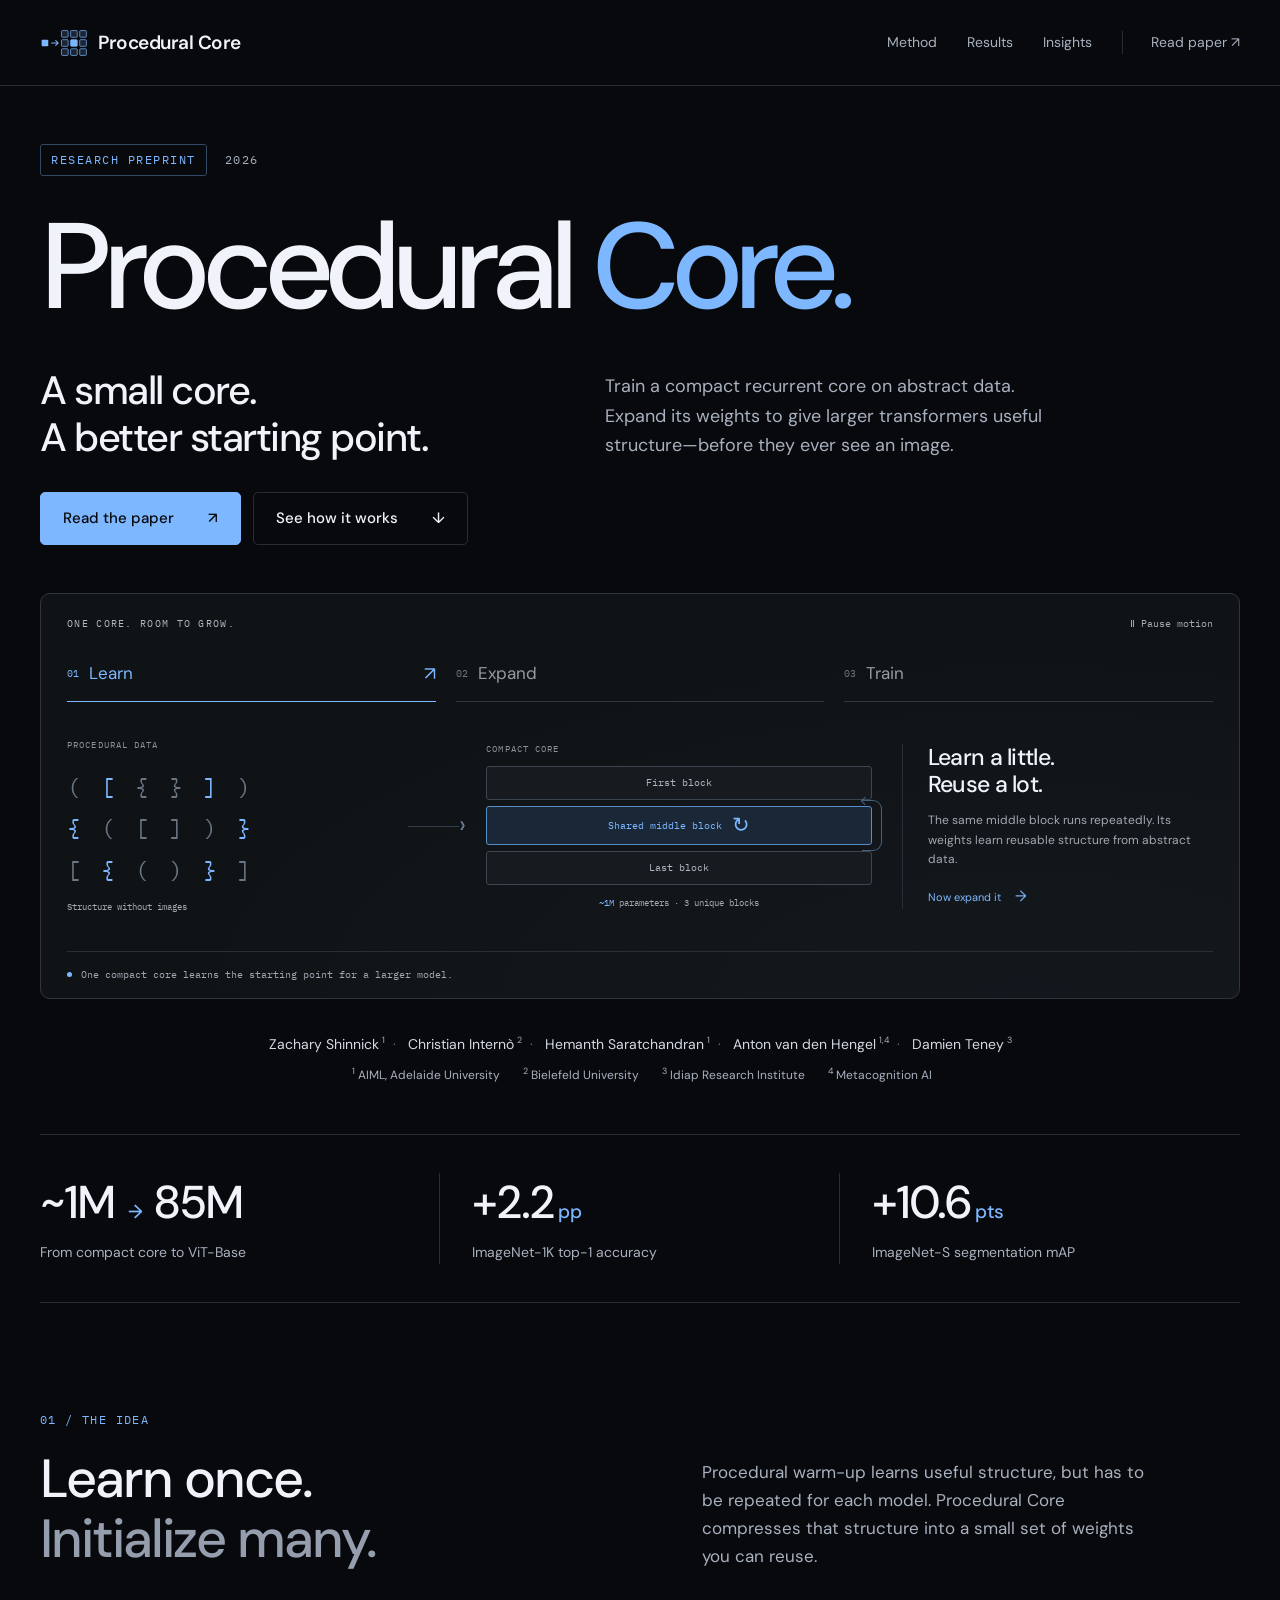
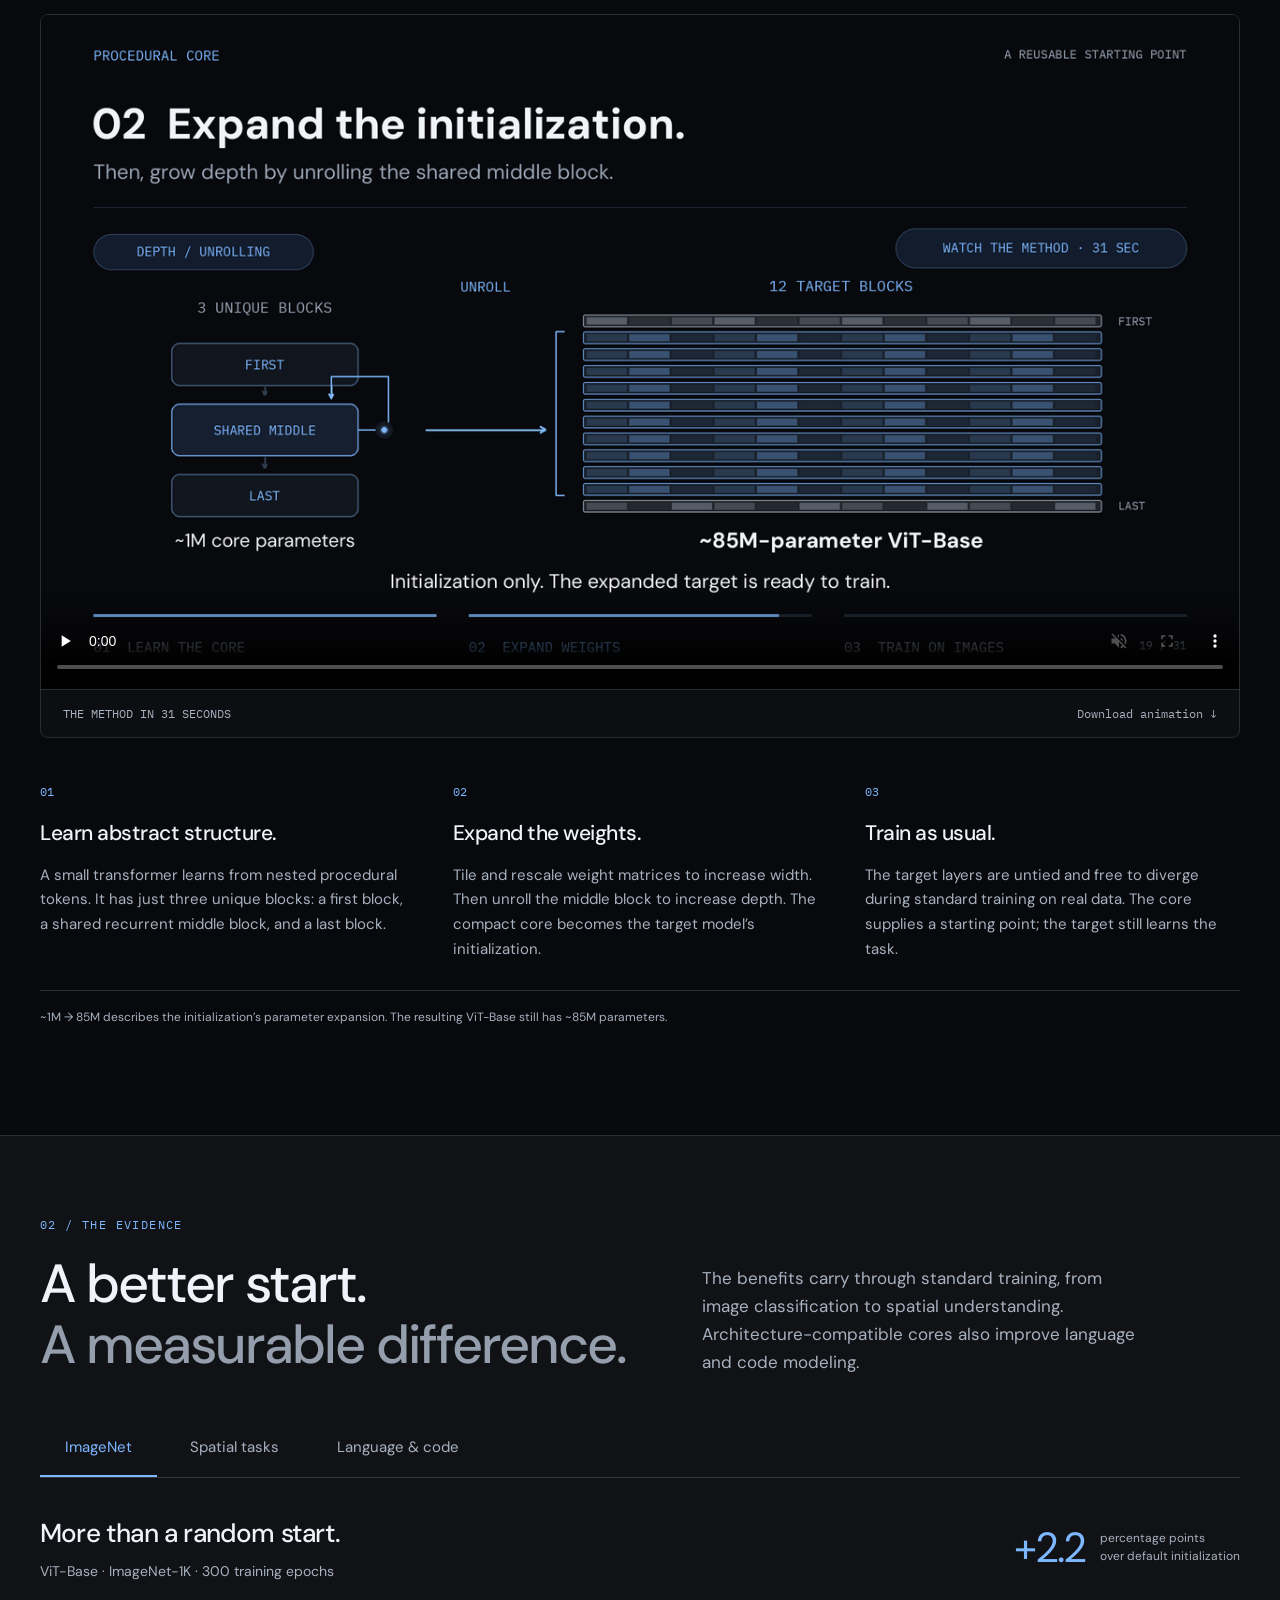
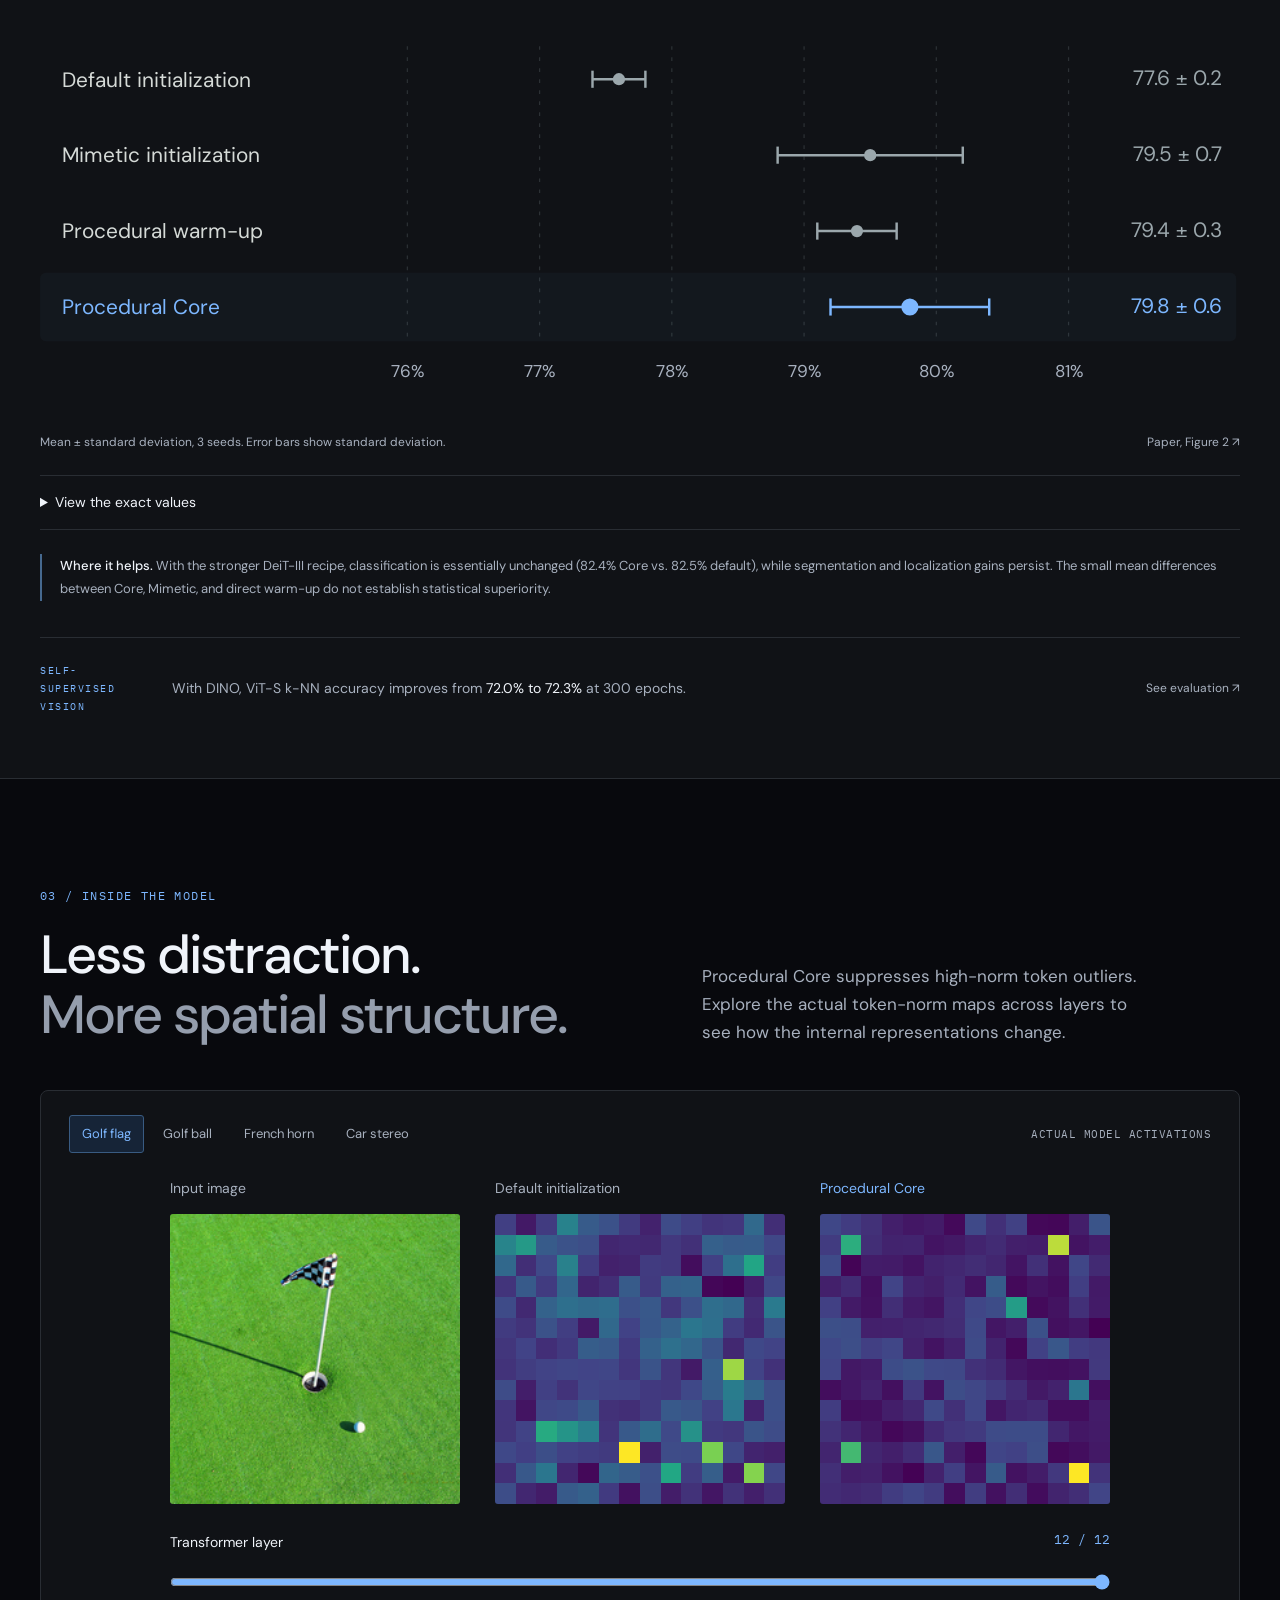
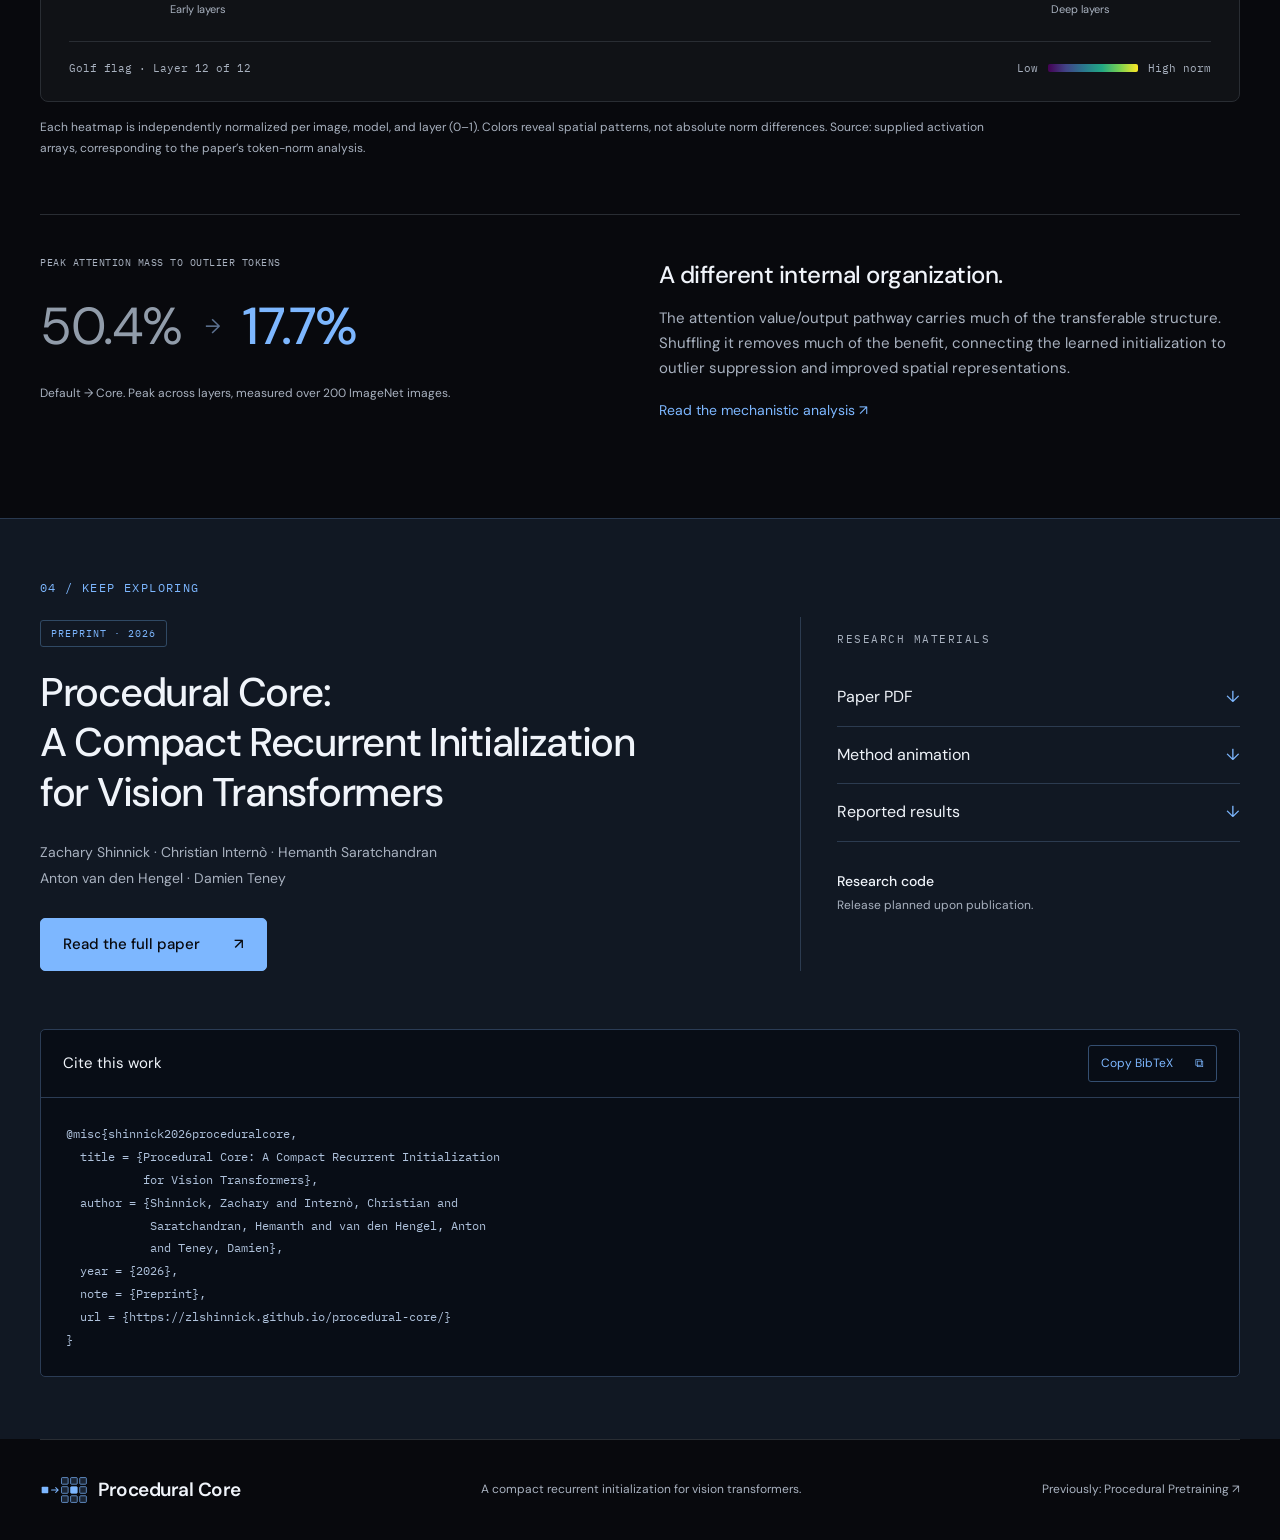
==== commit 18ecb008: "Use procedural-core project URL" ====
--- a/index.html
+++ b/index.html
@@ -5,9 +5,9 @@
   <title>Procedural Core — A better starting point for transformers</title>
   <meta name="description" content="Train a compact recurrent core once. Expand its weights to initialize larger transformers. Procedural Core improves ImageNet accuracy by 2.2 points using a roughly 1M-parameter initialization core.">
   <meta name="theme-color" content="#08090d">
-  <meta property="og:title" content="Procedural Core — Small core. Better start."><meta property="og:description" content="A compact recurrent initialization for vision transformers. A ~1M-parameter core initializes an 85M-parameter ViT-Base."><meta property="og:type" content="website"><meta property="og:url" content="https://zlshinnick.github.io/procedural-core-page/">
+  <meta property="og:title" content="Procedural Core — Small core. Better start."><meta property="og:description" content="A compact recurrent initialization for vision transformers. A ~1M-parameter core initializes an 85M-parameter ViT-Base."><meta property="og:type" content="website"><meta property="og:url" content="https://zlshinnick.github.io/procedural-core/">
   <meta name="twitter:card" content="summary"><meta name="twitter:title" content="Procedural Core"><meta name="twitter:description" content="Train once. Expand the weights. Give larger transformers a better start.">
-  <link rel="canonical" href="https://zlshinnick.github.io/procedural-core-page/">
+  <link rel="canonical" href="https://zlshinnick.github.io/procedural-core/">
   <link rel="icon" type="image/svg+xml" href="assets/favicon.svg">
   <link rel="stylesheet" href="fonts.css"><link rel="stylesheet" href="styles.css"><link rel="stylesheet" href="hero.css">
 </head>
@@ -129,7 +129,7 @@
             and Teney, Damien},
   year = {2026},
   note = {Preprint},
-  url = {https://zlshinnick.github.io/procedural-core-page/}
+  url = {https://zlshinnick.github.io/procedural-core/}
 }</code></pre><span id="copy-status" role="status"></span></div></div></section>
   </main>
   <footer class="container footer"><a class="wordmark" href="#"><img class="brand-icon" src="assets/logo.svg" width="48" height="30" alt="">Procedural Core</a><p>A compact recurrent initialization for vision transformers.</p><a href="https://zlshinnick.github.io/procedural-pretraining-page/">Previously: Procedural Pretraining ↗</a></footer>
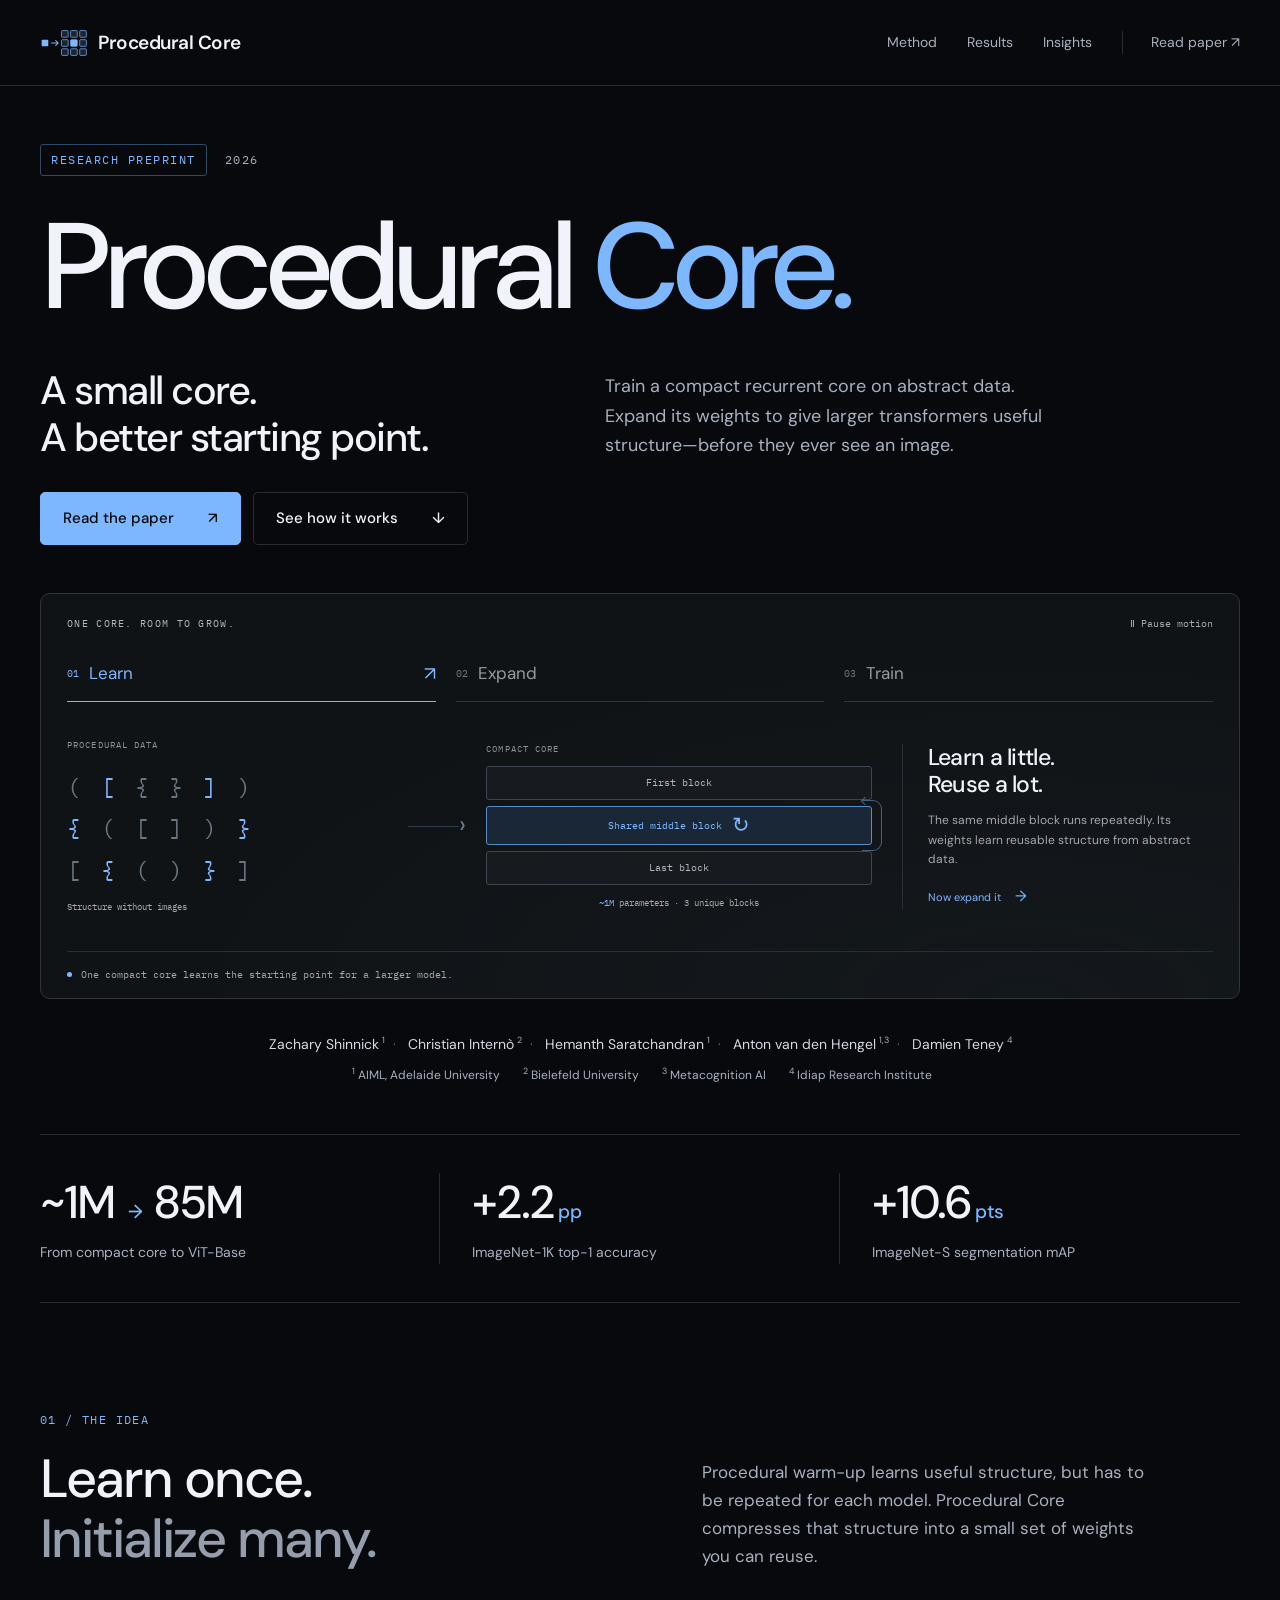
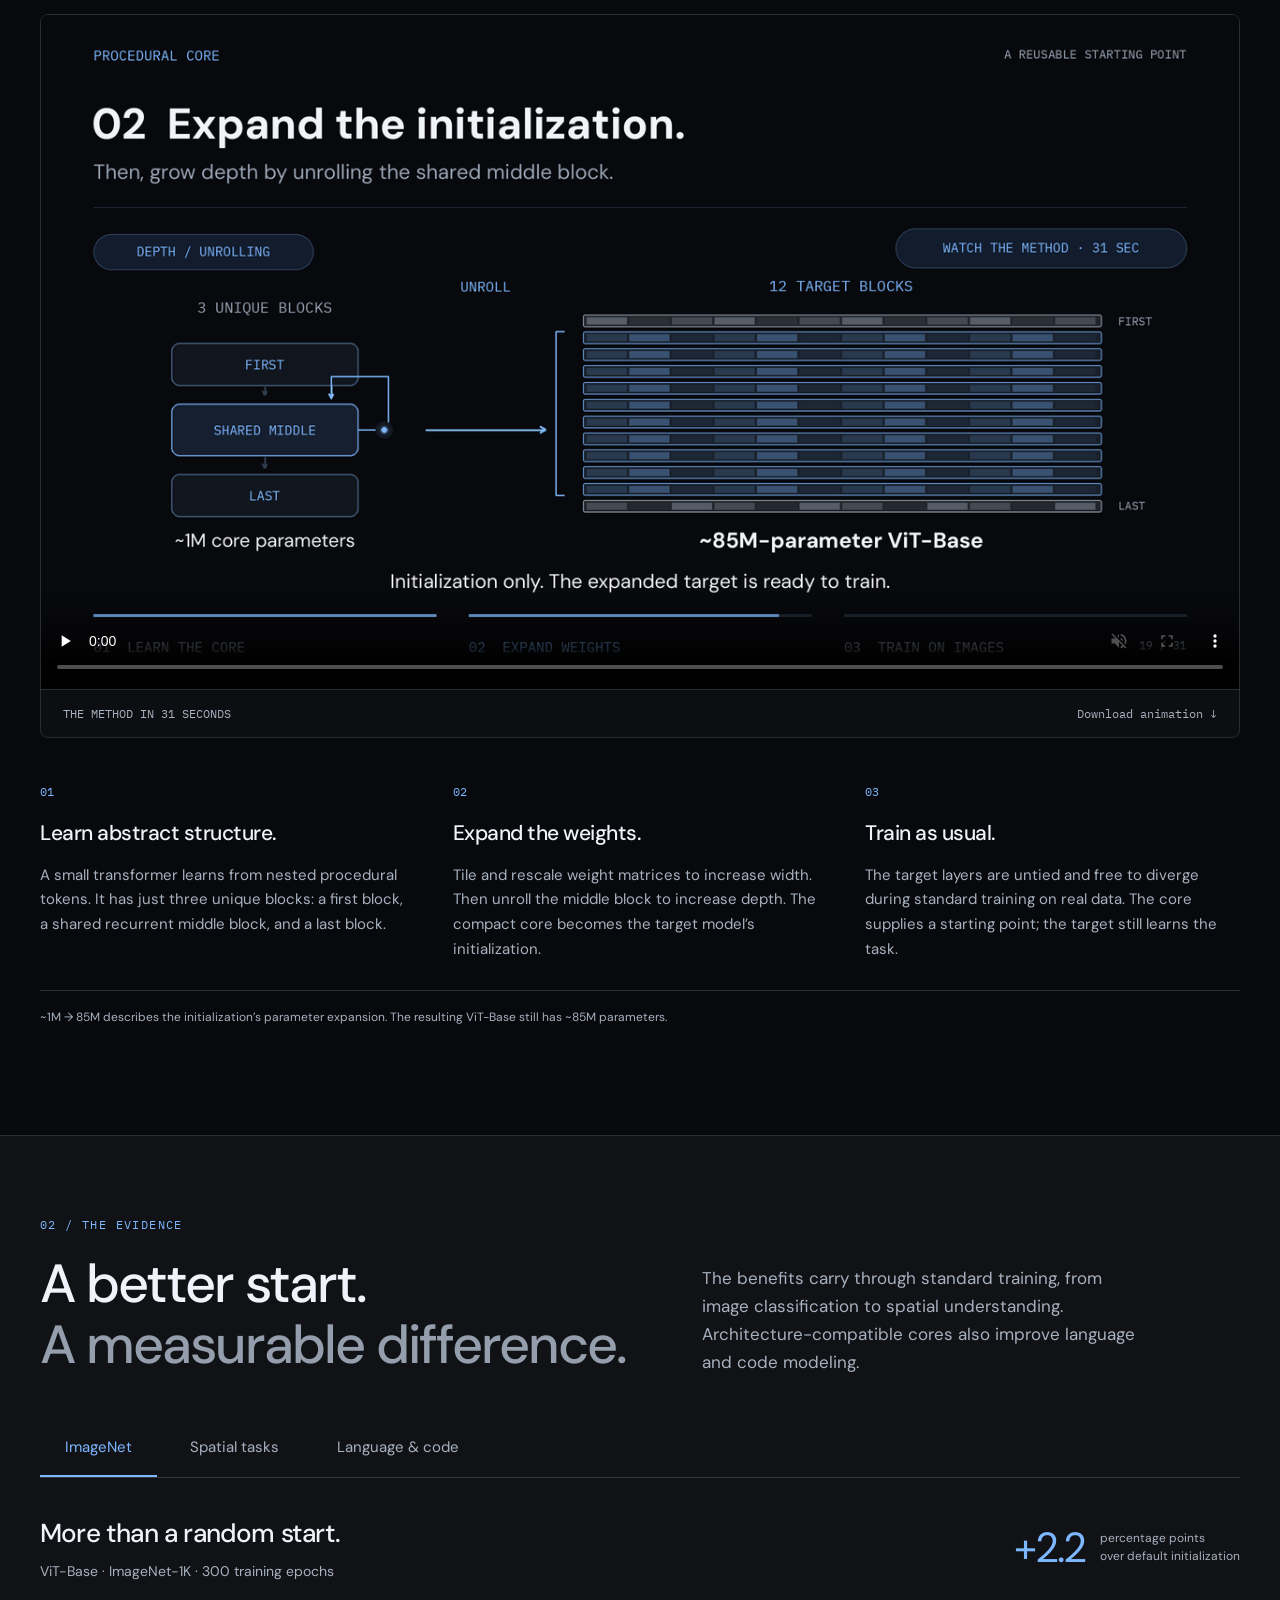
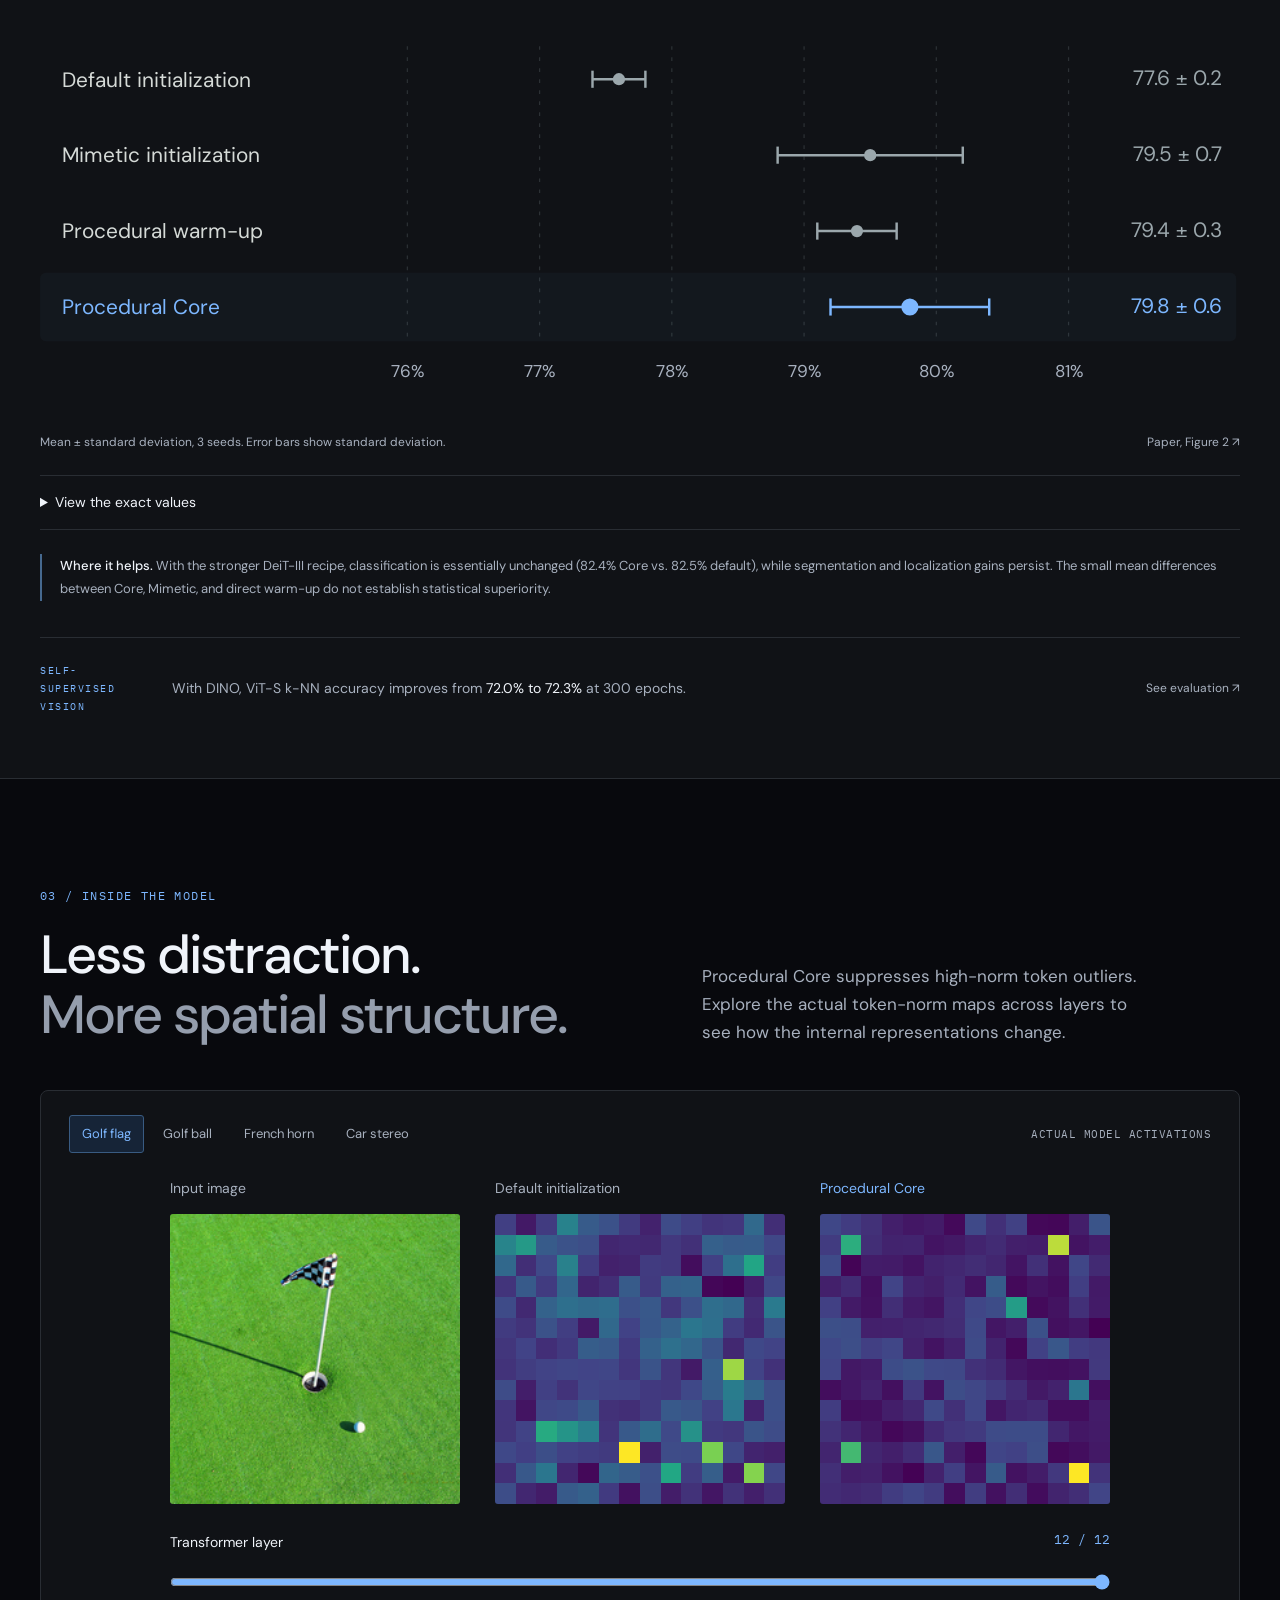
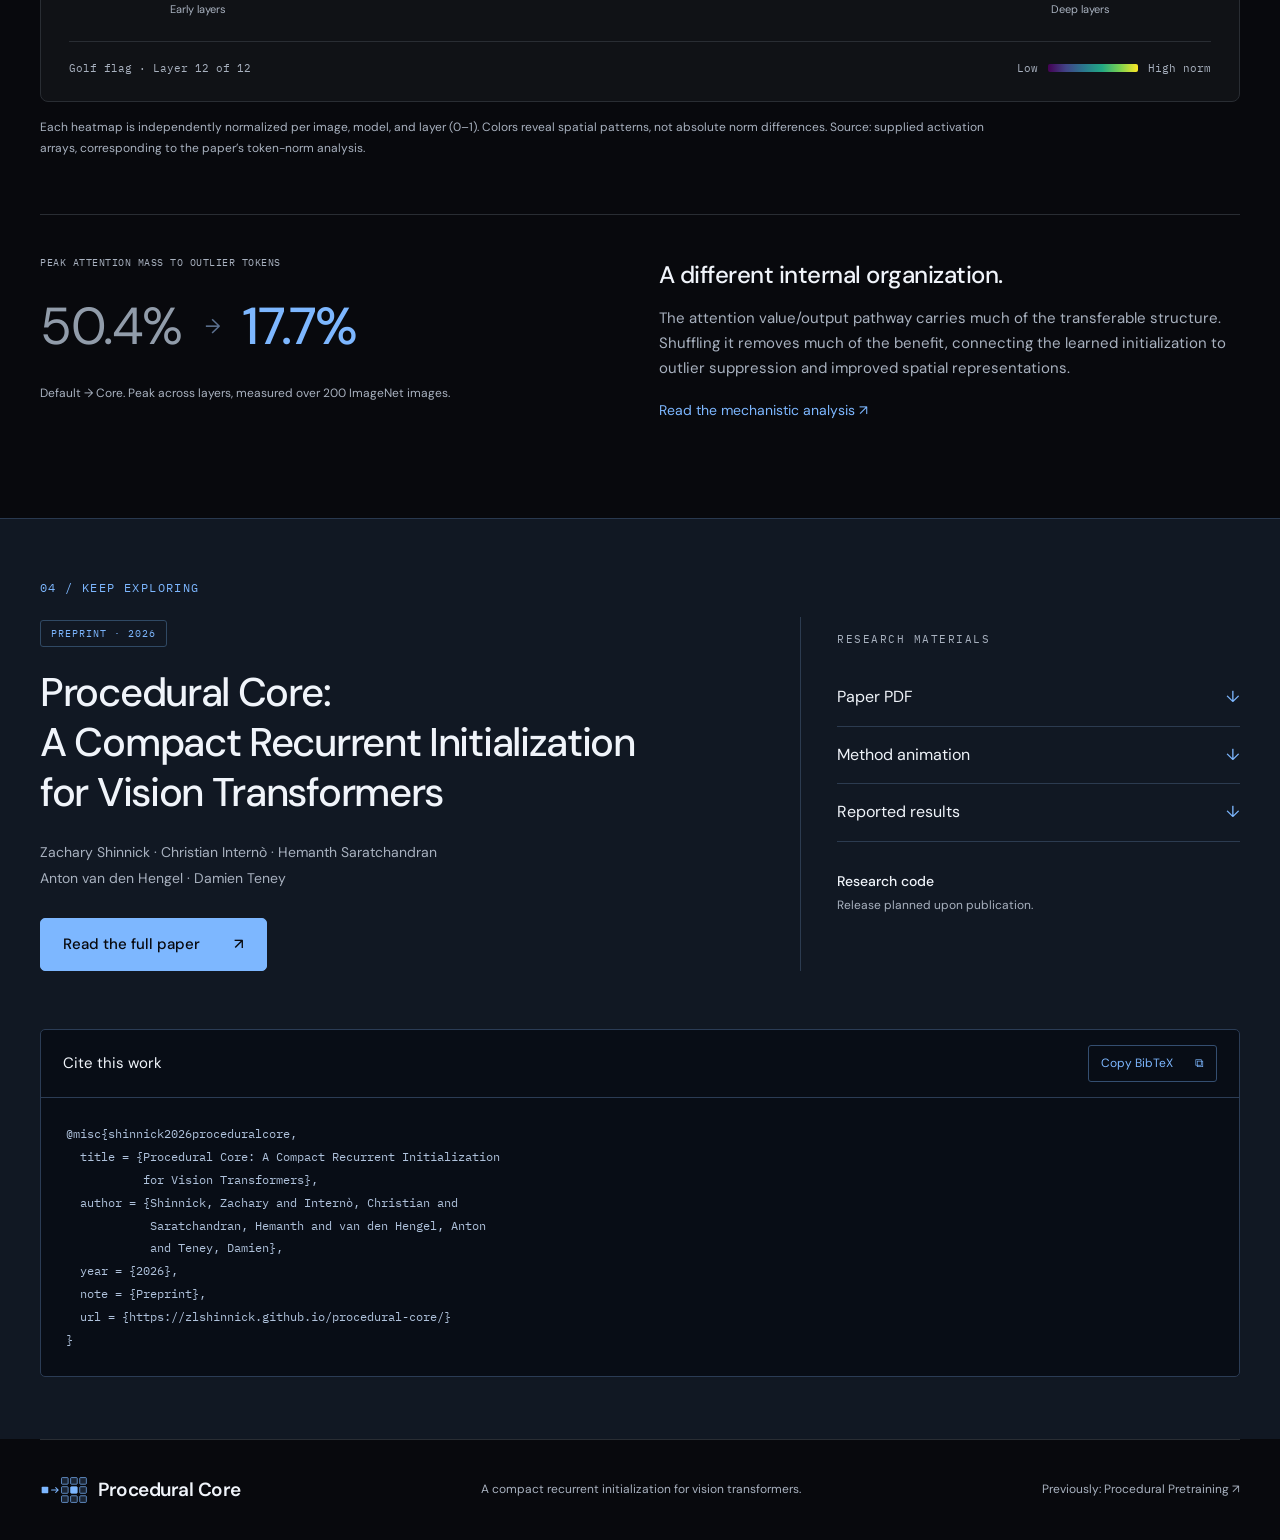
==== commit a82e88f8: "Correct Procedural Core affiliation numbering" ====
--- a/index.html
+++ b/index.html
@@ -77,7 +77,7 @@
   <noscript><p class="hx-no-script">Enable JavaScript to explore width, depth, and the three stages. The complete method is explained below.</p></noscript>
 </div>
 
-    <div class="authors"><p>Zachary Shinnick<sup>1</sup><span>·</span> Christian Internò<sup>2</sup><span>·</span> Hemanth Saratchandran<sup>1</sup><span>·</span> Anton van den Hengel<sup>1,4</sup><span>·</span> Damien Teney<sup>3</sup></p><div><span><sup>1</sup> AIML, Adelaide University</span><span><sup>2</sup> Bielefeld University</span><span><sup>3</sup> Idiap Research Institute</span><span><sup>4</sup> Metacognition AI</span></div></div>
+    <div class="authors"><p>Zachary Shinnick<sup>1</sup><span>·</span> Christian Internò<sup>2</sup><span>·</span> Hemanth Saratchandran<sup>1</sup><span>·</span> Anton van den Hengel<sup>1,3</sup><span>·</span> Damien Teney<sup>4</sup></p><div><span><sup>1</sup> AIML, Adelaide University</span><span><sup>2</sup> Bielefeld University</span><span><sup>3</sup> Metacognition AI</span><span><sup>4</sup> Idiap Research Institute</span></div></div>
   </section>
   <section class="metrics container" aria-label="Key paper results"><div><strong>~1M <span>→</span> 85M</strong><p>From compact core to ViT-Base</p></div><div><strong>+2.2<span>pp</span></strong><p>ImageNet-1K top-1 accuracy</p></div><div><strong>+10.6<span>pts</span></strong><p>ImageNet-S segmentation mAP</p></div></section>
   <section id="method" class="section container">
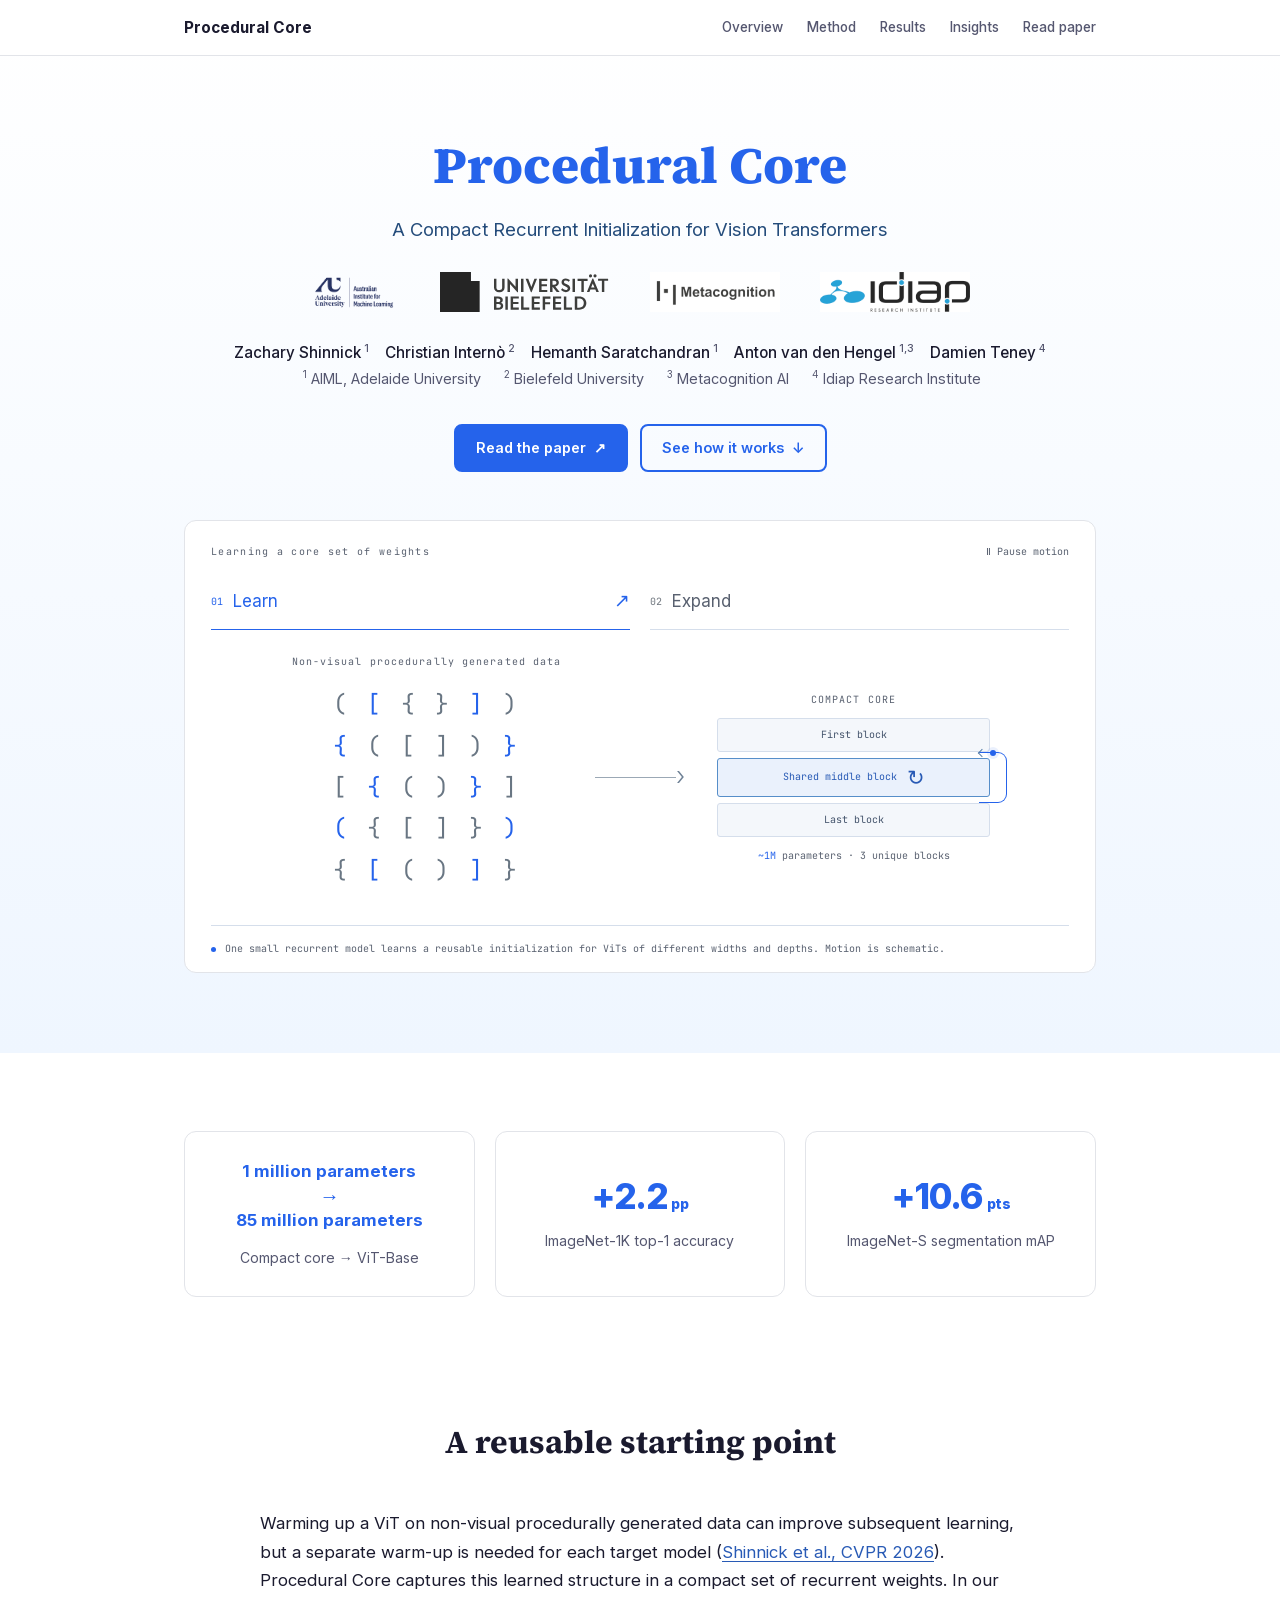
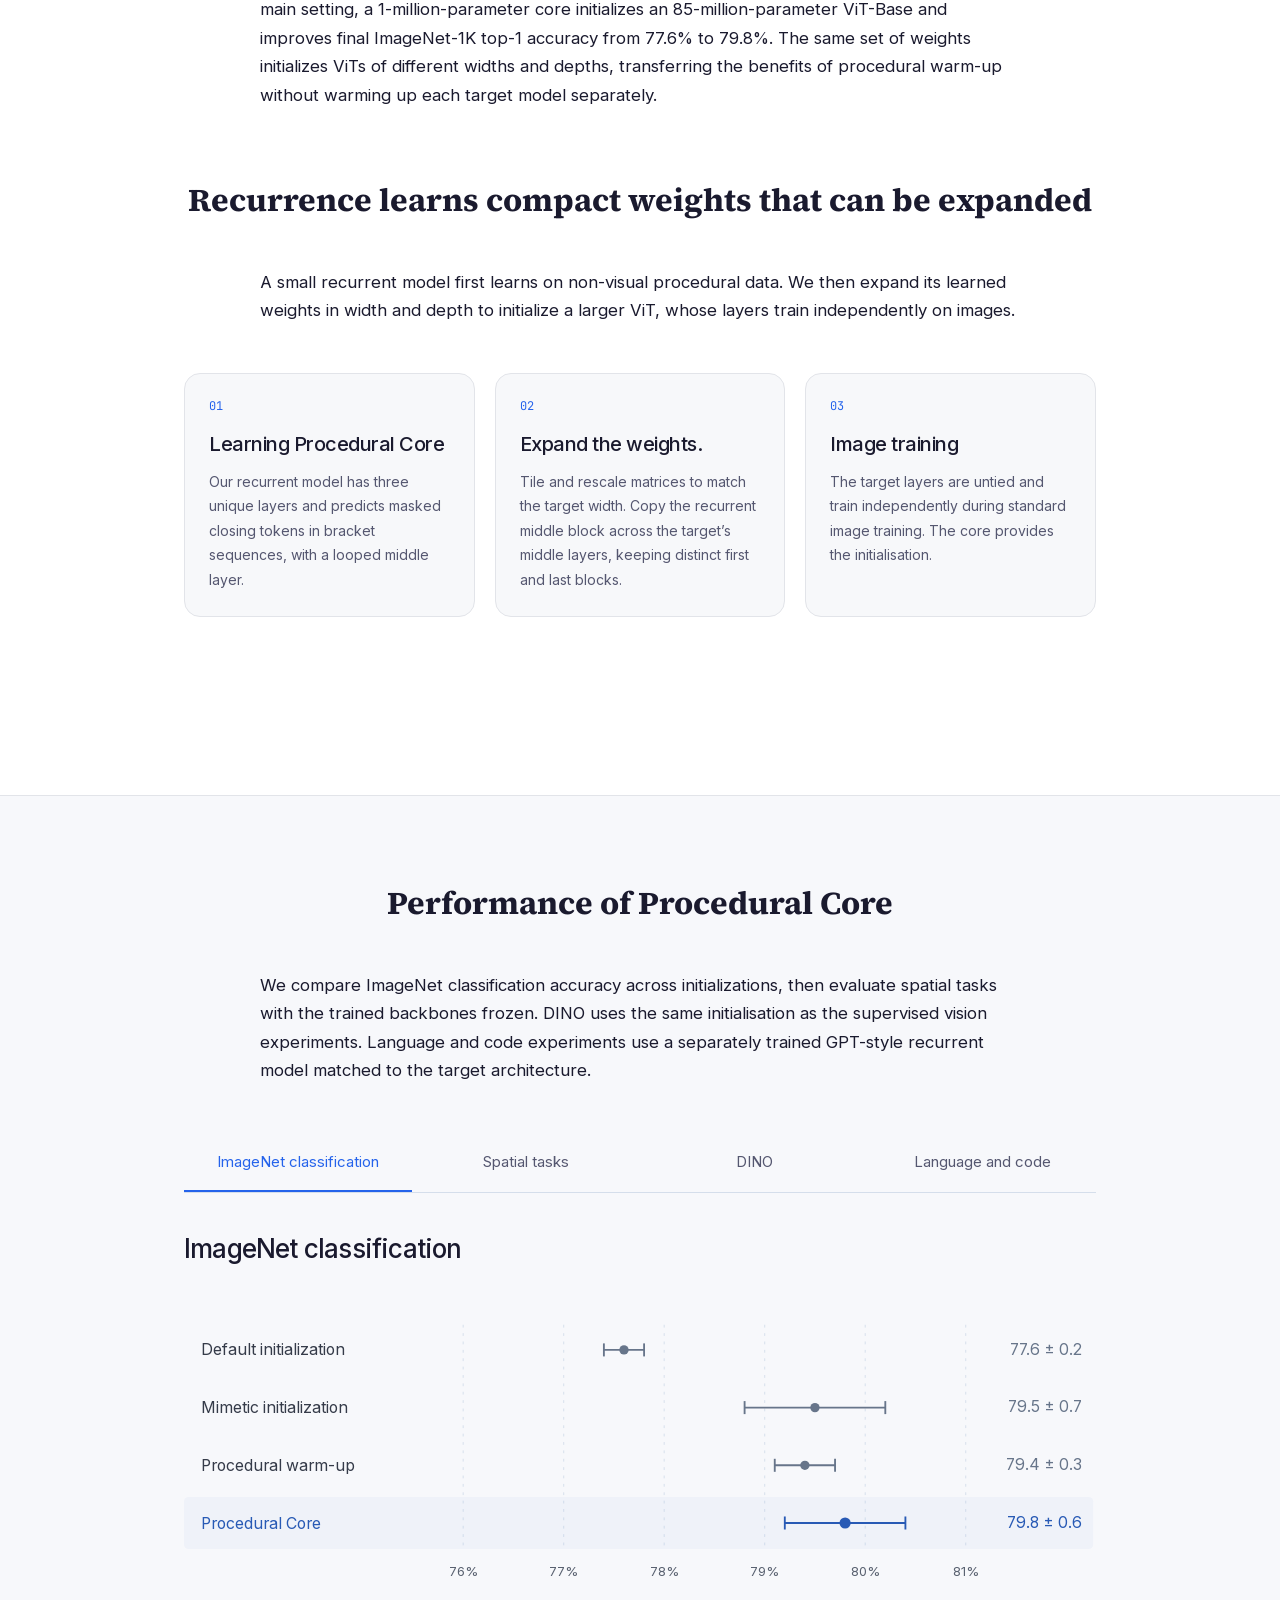
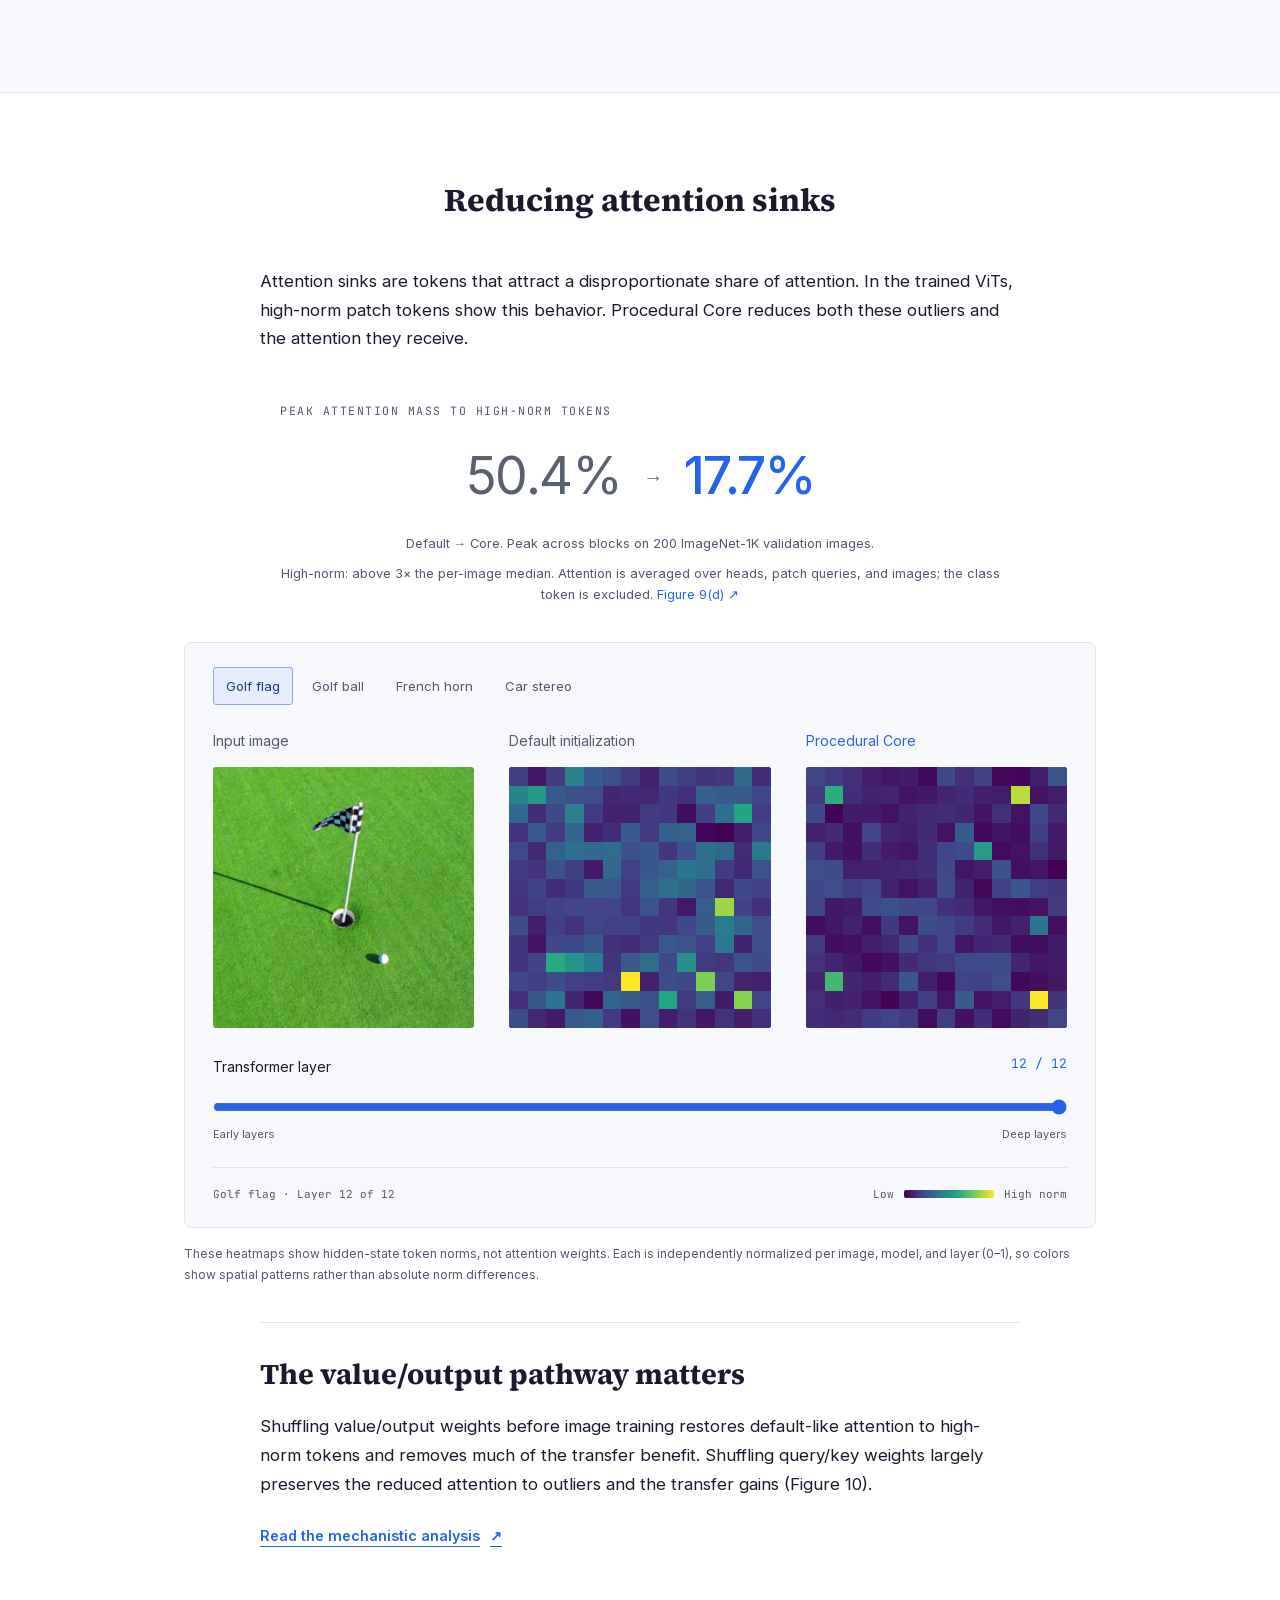
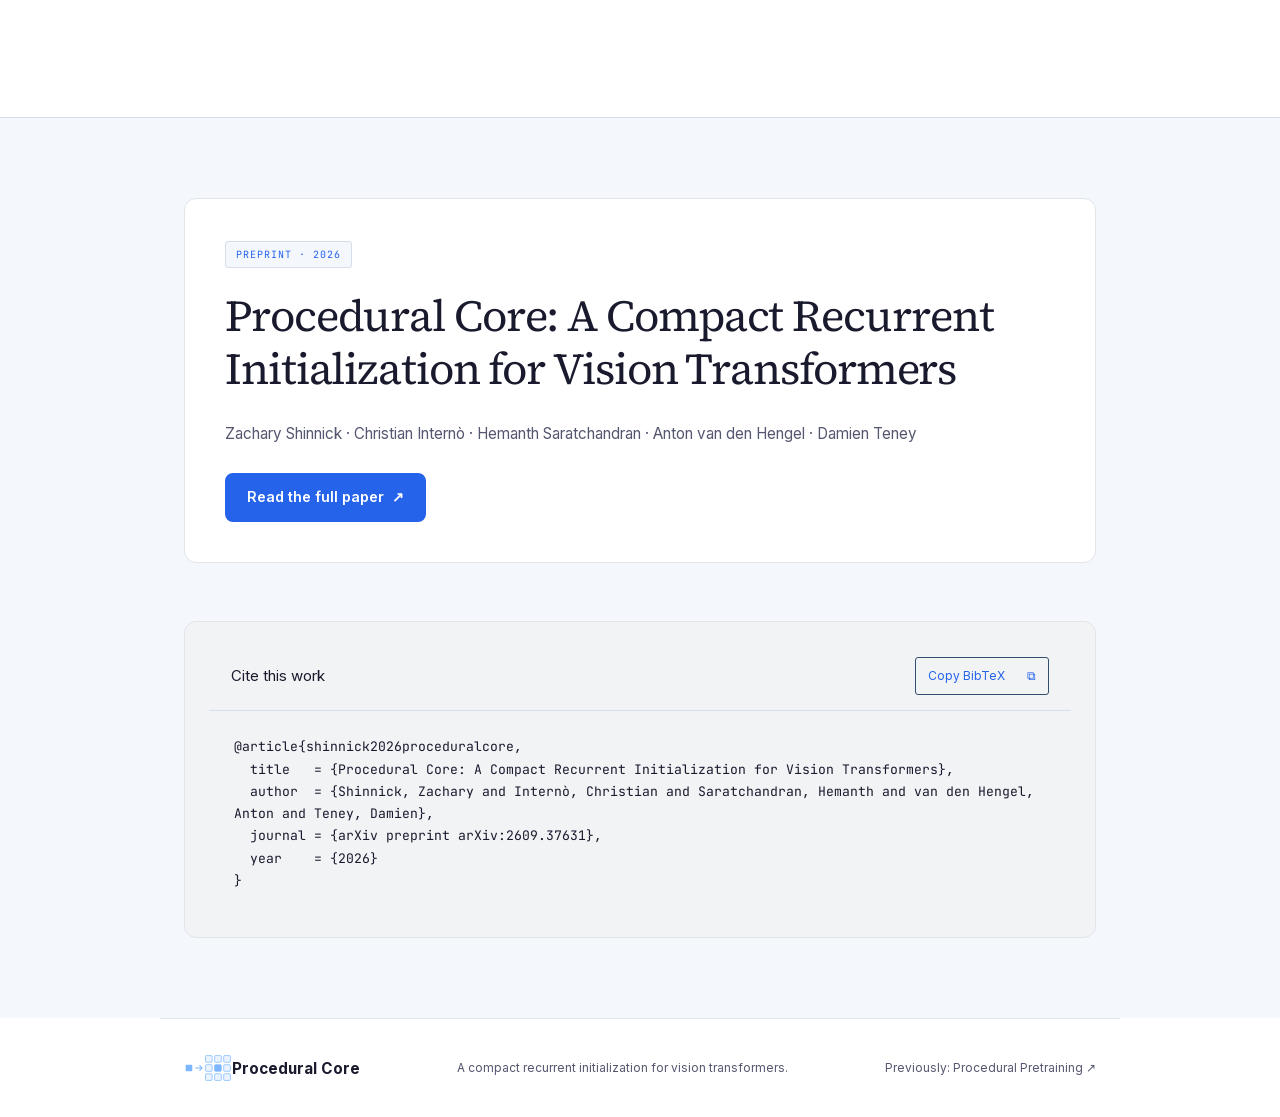
==== commit 92724c74: "Publish reviewed Procedural Core research project page" ====
--- a/index.html
+++ b/index.html
@@ -2,40 +2,45 @@
 <html lang="en">
 <head>
   <meta charset="utf-8"><meta name="viewport" content="width=device-width, initial-scale=1">
-  <title>Procedural Core — A better starting point for transformers</title>
-  <meta name="description" content="Train a compact recurrent core once. Expand its weights to initialize larger transformers. Procedural Core improves ImageNet accuracy by 2.2 points using a roughly 1M-parameter initialization core.">
-  <meta name="theme-color" content="#08090d">
-  <meta property="og:title" content="Procedural Core — Small core. Better start."><meta property="og:description" content="A compact recurrent initialization for vision transformers. A ~1M-parameter core initializes an 85M-parameter ViT-Base."><meta property="og:type" content="website"><meta property="og:url" content="https://zlshinnick.github.io/procedural-core/">
-  <meta name="twitter:card" content="summary"><meta name="twitter:title" content="Procedural Core"><meta name="twitter:description" content="Train once. Expand the weights. Give larger transformers a better start.">
+  <title>Procedural Core: A Compact Recurrent Initialization for Vision Transformers</title>
+  <meta name="description" content="A ~1M-parameter recurrent core trained on abstract data initializes an 85M-parameter ViT-Base, improving ImageNet-1K top-1 accuracy by 2.2 percentage points under the evaluated 300-epoch recipe.">
+  <meta name="theme-color" content="#ffffff">
+  <meta property="og:title" content="Procedural Core: A Compact Recurrent Initialization for Vision Transformers"><meta property="og:description" content="A compact recurrent initialization for vision transformers. A ~1M-parameter core initializes an 85M-parameter ViT-Base."><meta property="og:type" content="website"><meta property="og:url" content="https://zlshinnick.github.io/procedural-core/">
+  <meta name="twitter:card" content="summary"><meta name="twitter:title" content="Procedural Core"><meta name="twitter:description" content="Learn a compact recurrent initialization from abstract data, then expand its weights for larger vision transformers.">
   <link rel="canonical" href="https://zlshinnick.github.io/procedural-core/">
   <link rel="icon" type="image/svg+xml" href="assets/favicon.svg">
-  <link rel="stylesheet" href="fonts.css"><link rel="stylesheet" href="styles.css"><link rel="stylesheet" href="hero.css">
+  <link rel="stylesheet" href="fonts.css"><link rel="stylesheet" href="styles.css?v=spatial-card-fix"><link rel="stylesheet" href="hero.css?v=core-labels">
+  <link rel="stylesheet" href="academic.css">
+  <link rel="stylesheet" href="reference-theme.css?v=overview-gap-mechanism">
+<meta name="citation_title" content="Procedural Core: A Compact Recurrent Initialization for Vision Transformers">
+<meta name="citation_pdf_url" content="https://arxiv.org/pdf/2609.37631">
 </head>
 <body>
   <a class="skip-link" href="#main">Skip to content</a>
-  <header class="header"><a class="wordmark" href="#"><img class="brand-icon" src="assets/logo.svg" width="48" height="30" alt=""> Procedural Core</a><nav aria-label="Main navigation"><a href="#method">Method</a><a href="#results">Results</a><a href="#insights">Insights</a><a href="assets/procedural-core-paper.pdf" class="nav-paper">Read paper <span aria-hidden="true">↗</span></a></nav></header>
+  <header class="header"><div class="header-inner"><a class="wordmark" href="#"><img class="brand-icon" src="assets/logo.svg" width="48" height="30" alt=""> Procedural Core</a><button aria-label="Toggle navigation" class="nav-toggle" aria-expanded="false" aria-controls="core-navigation"><span></span><span></span><span></span></button><nav id="core-navigation" aria-label="Main navigation"><a href="#overview">Overview</a><a href="#method">Method</a><a href="#results">Results</a><a href="#insights">Insights</a><a href="https://arxiv.org/pdf/2609.37631" class="nav-paper">Read paper <span aria-hidden="true">↗</span></a></nav></div></header>
   <main id="main">
   <section class="hero container" aria-labelledby="hero-title">
-    <div class="eyebrow"><span class="tag">RESEARCH PREPRINT</span><span>2026</span></div>
-    <h1 id="hero-title">Procedural <span>Core.</span></h1>
-    <div class="hero-copy"><h2>A small core.<br>A better starting point.</h2><p>Train a compact recurrent core on abstract data. Expand its weights to give larger transformers useful structure—before they ever see an image.</p></div>
-    <div class="hero-actions"><a class="button primary" href="assets/procedural-core-paper.pdf">Read the paper <span aria-hidden="true">↗</span></a><a class="button secondary" href="#method">See how it works <span aria-hidden="true">↓</span></a></div>
+    <div class="eyebrow"><span class="tag">ARXIV PREPRINT</span><span>2026</span></div>
+    <h1 id="hero-title">Procedural Core</h1><p class="paper-subtitle">A Compact Recurrent Initialization for Vision Transformers</p>
+    <div class="institution-row" aria-label="Research institutions"><img class="adelaide" src="assets/logo-adelaide-aiml.png" alt="Adelaide University and Australian Institute for Machine Learning"><img src="assets/logo-bielefeld.svg" alt="Bielefeld University"><img src="assets/logo-metacognition.png" alt="Metacognition AI"><img src="assets/logo-idiap.png" alt="Idiap Research Institute"></div>
+<div class="authors"><p><span class="author">Zachary Shinnick<sup>1</sup></span> <span class="author">Christian Internò<sup>2</sup></span> <span class="author">Hemanth Saratchandran<sup>1</sup></span> <span class="author">Anton van den Hengel<sup>1,3</sup></span> <span class="author">Damien Teney<sup>4</sup></span></p><div><span><sup>1</sup> AIML, Adelaide University</span><span><sup>2</sup> Bielefeld University</span><span><sup>3</sup> Metacognition AI</span><span><sup>4</sup> Idiap Research Institute</span></div></div>
+    <div class="hero-copy"><h2>A compact, reusable initialization.</h2></div>
+    <div class="hero-actions"><a class="button primary" href="https://arxiv.org/pdf/2609.37631">Read the paper <span aria-hidden="true">↗</span></a><a class="button secondary" href="#method">See how it works <span aria-hidden="true">↓</span></a></div>
 <div class="hx-explorer" id="hero-explorer" aria-label="Explore how Procedural Core works">
-  <div class="hx-topline"><p class="hx-kicker">ONE CORE. ROOM TO GROW.</p><button class="hx-motion" type="button" hidden><span aria-hidden="true">Ⅱ</span> Pause motion</button></div>
-  <div class="hx-tabs" role="tablist" aria-label="Explore the three stages" hidden>
+  <div class="hx-topline"><p class="hx-kicker">Learning a core set of weights</p><button class="hx-motion" type="button" hidden><span aria-hidden="true">Ⅱ</span> Pause motion</button></div>
+  <div class="hx-tabs" role="tablist" aria-label="Explore learning and expansion" hidden>
     <button id="hx-tab-learn" type="button" role="tab" aria-selected="true" aria-controls="hx-panel-learn" data-hx-stage="learn"><span>01</span> Learn <i aria-hidden="true">↗</i></button>
     <button id="hx-tab-expand" type="button" role="tab" aria-selected="false" aria-controls="hx-panel-expand" tabindex="-1" data-hx-stage="expand"><span>02</span> Expand <i aria-hidden="true">↗</i></button>
-    <button id="hx-tab-train" type="button" role="tab" aria-selected="false" aria-controls="hx-panel-train" tabindex="-1" data-hx-stage="train"><span>03</span> Train <i aria-hidden="true">↗</i></button>
   </div>
 
   <div class="hx-panel" id="hx-panel-learn" role="tabpanel" aria-labelledby="hx-tab-learn" tabindex="0">
     <div class="hx-learn-scene">
       <div class="hx-source">
-        <span class="hx-overline">PROCEDURAL DATA</span>
-        <div class="hx-tokens" aria-label="Abstract nested tokens"><div>( <b>[</b> { } <b>]</b> )</div><div><b>{</b> ( [ ] ) <b>}</b></div><div>[ <b>{</b> ( ) <b>}</b> ]</div></div>
-        <span class="hx-caption">Structure without images</span>
+        <span class="hx-overline">Non-visual procedurally generated data</span>
+        <div class="hx-tokens" aria-label="Abstract nested tokens"><div>( <b>[</b> { } <b>]</b> )</div><div><b>{</b> ( [ ] ) <b>}</b></div><div>[ <b>{</b> ( ) <b>}</b> ]</div><div><b>(</b> { [ ] } <b>)</b></div><div>{ <b>[</b> ( ) <b>]</b> }</div></div>
+
       </div>
-      <div class="hx-flow" aria-hidden="true"><span></span><b>›</b><i>[ ]</i></div>
+      <div class="hx-flow" aria-hidden="true"><span></span><b>›</b><i>[ ]</i><i>{ }</i><i>( )</i><i>[ ]</i></div>
       <div class="hx-core">
         <span class="hx-overline">COMPACT CORE</span>
         <div class="hx-core-block">First block</div>
@@ -43,9 +48,8 @@
         <div class="hx-core-block">Last block</div>
         <span class="hx-caption"><strong>~1M</strong> parameters · 3 unique blocks</span>
       </div>
-      <div class="hx-learn-copy"><span class="hx-mini-core" aria-hidden="true">↻</span><h3>Learn a little.<br>Reuse a lot.</h3><p>The same middle block runs repeatedly. Its weights learn reusable structure from abstract data.</p><button type="button" class="hx-next" data-hx-next="expand" hidden>Now expand it <span aria-hidden="true">→</span></button></div>
     </div>
-    <div class="hx-panel-foot"><span class="hx-status-dot" aria-hidden="true"></span><p>One compact core learns the starting point for a larger model.</p></div>
+    <div class="hx-panel-foot"><span class="hx-status-dot" aria-hidden="true"></span><p>One small recurrent model learns a reusable initialization for ViTs of different widths and depths. Motion is schematic.</p></div>
   </div>
 
   <div class="hx-panel" id="hx-panel-expand" role="tabpanel" aria-labelledby="hx-tab-expand" tabindex="0" hidden>
@@ -53,83 +57,73 @@
       <div class="hx-width-demo">
         <div class="hx-control-heading"><div><span class="hx-overline">MAKE IT WIDER</span><h3>Tile the weights.</h3></div><fieldset class="hx-choice"><legend class="hx-sr-only">Illustrative width multiplier</legend><label><input type="radio" name="hx-width" value="1"><span>1×</span></label><label><input type="radio" name="hx-width" value="2" checked><span>2×</span></label><label><input type="radio" name="hx-width" value="4"><span>4×</span></label></fieldset></div>
         <div class="hx-matrix-demo" aria-hidden="true"><div class="hx-matrix-source"><div class="hx-matrix"><i></i><i></i><i></i><i></i><i></i><i></i><i></i><i></i><i></i></div><span>CORE</span></div><div class="hx-static-arrow">→</div><div class="hx-matrix-target"><div class="hx-tiles" data-hx-tiles style="--hx-multiplier:2"></div><span>TILE + RESCALE</span></div></div>
-        <p class="hx-small-note">Repeat the matrix across both dimensions, then rescale.</p>
+        <p class="hx-small-note">Tile each matrix across both dimensions, then rescale to preserve its Frobenius norm.</p>
       </div>
       <div class="hx-depth-demo">
         <div class="hx-control-heading"><div><span class="hx-overline">MAKE IT DEEPER</span><h3>Unroll the middle.</h3></div><label class="hx-depth-select"><span class="hx-sr-only">Illustrative target depth</span><select data-hx-depth><option value="6">6 blocks</option><option value="12" selected>12 blocks</option><option value="24">24 blocks</option></select><span aria-hidden="true">⌄</span></label></div>
         <div class="hx-unroll-guide" aria-hidden="true"><span>↻</span> SHARED MIDDLE <b>→</b> INDEPENDENT COPIES</div>
         <div class="hx-depth-model" aria-hidden="true"><div class="hx-depth-bookend"><i></i><span>First</span></div><div class="hx-depth-middle"><div class="hx-depth-copies" data-hx-copies></div><span data-hx-middle-label>Middle × 10</span></div><div class="hx-depth-bookend"><i></i><span>Last</span></div></div>
-        <p class="hx-small-note">Keep the first and last blocks. Copy the middle into each new layer.</p>
+        <p class="hx-small-note">Retain the first and last blocks. Initialize each middle layer with a separate copy of the shared weights.</p>
       </div>
     </div>
     <div class="hx-panel-foot hx-expand-foot"><p id="hx-expand-status" role="status" aria-live="polite" aria-atomic="true">2× width · 12 target blocks · 10 middle copies</p><span>Illustrative matrices and configurations</span></div>
   </div>
 
-  <div class="hx-panel" id="hx-panel-train" role="tabpanel" aria-labelledby="hx-tab-train" tabindex="0" hidden>
-    <div class="hx-train-scene">
-      <div class="hx-real-data"><span class="hx-overline">REAL IMAGES</span><div class="hx-image-stack"><img src="assets/stimuli/8.png" width="224" height="224" alt="Golf flag" loading="lazy"><img src="assets/stimuli/15.png" width="224" height="224" alt="French horn" loading="lazy"><img src="assets/stimuli/2.png" width="224" height="224" alt="Car stereo" loading="lazy"></div><span class="hx-caption">Standard task training</span></div>
-      <div class="hx-flow hx-image-flow" aria-hidden="true"><span></span><b>›</b><i></i></div>
-      <div class="hx-untied-model"><span class="hx-overline">EXPANDED TARGET</span><div class="hx-untied-blocks" aria-hidden="true"><i></i><i></i><i></i><i></i><i></i><i></i><i></i><i></i><i></i><i></i><i></i><i></i></div><span class="hx-caption">Untied layers<br>Learn together</span></div>
-      <div class="hx-performance"><span class="hx-overline">PAPER-REPORTED RESULT</span><div class="hx-accuracy"><div><span>Default</span><strong>77.6<small>%</small></strong></div><b aria-hidden="true">→</b><div><span>Procedural Core</span><strong>79.8<small>%</small></strong></div></div><p class="hx-gain"><strong>+2.2 pp</strong> ImageNet top-1 accuracy</p><p class="hx-result-context">ViT-Base · ImageNet-1K · 300 epochs</p><a class="hx-next" href="#results">See the full evaluation <span aria-hidden="true">↗</span></a></div>
-    </div>
-    <div class="hx-panel-foot"><span class="hx-status-dot" aria-hidden="true"></span><p>The core supplies the initialization. Real data trains the target for the task.</p></div>
-  </div>
-  <noscript><p class="hx-no-script">Enable JavaScript to explore width, depth, and the three stages. The complete method is explained below.</p></noscript>
+  <noscript><p class="hx-no-script">Enable JavaScript to explore learning, width, and depth. The complete method is explained below.</p></noscript>
 </div>
 
-    <div class="authors"><p>Zachary Shinnick<sup>1</sup><span>·</span> Christian Internò<sup>2</sup><span>·</span> Hemanth Saratchandran<sup>1</sup><span>·</span> Anton van den Hengel<sup>1,3</sup><span>·</span> Damien Teney<sup>4</sup></p><div><span><sup>1</sup> AIML, Adelaide University</span><span><sup>2</sup> Bielefeld University</span><span><sup>3</sup> Metacognition AI</span><span><sup>4</sup> Idiap Research Institute</span></div></div>
+
   </section>
-  <section class="metrics container" aria-label="Key paper results"><div><strong>~1M <span>→</span> 85M</strong><p>From compact core to ViT-Base</p></div><div><strong>+2.2<span>pp</span></strong><p>ImageNet-1K top-1 accuracy</p></div><div><strong>+10.6<span>pts</span></strong><p>ImageNet-S segmentation mAP</p></div></section>
+  <section class="metrics container" aria-label="Key paper results"><div><strong class="parameter-comparison"><span class="parameter-size">1 million parameters</span> <span class="parameter-arrow">→</span> <span class="parameter-size">85 million parameters</span></strong><p>Compact core → ViT-Base</p></div><div><strong>+2.2<span>pp</span></strong><p>ImageNet-1K top-1 accuracy</p></div><div><strong>+10.6<span>pts</span></strong><p>ImageNet-S segmentation mAP</p></div></section>
+  <section class="section container" id="overview"><div class="abstract-copy"><h2>A reusable starting point</h2><p>Warming up a ViT on non-visual procedurally generated data can improve subsequent learning, but a separate warm-up is needed for each target model (<a href="https://arxiv.org/abs/2511.13945" title="Can You Learn to See Without Images? Procedural Warm-Up for Vision Transformers">Shinnick et al., CVPR 2026</a>). Procedural Core captures this learned structure in a compact set of recurrent weights. In our main setting, a 1-million-parameter core initializes an 85-million-parameter ViT-Base and improves final ImageNet-1K top-1 accuracy from 77.6% to 79.8%. The same set of weights initializes ViTs of different widths and depths, transferring the benefits of procedural warm-up without warming up each target model separately.</p></div></section>
   <section id="method" class="section container">
-    <div class="section-heading"><div><p class="eyebrow section-number">01 / THE IDEA</p><h2>Learn once.<br><span>Initialize many.</span></h2></div><p>Procedural warm-up learns useful structure, but has to be repeated for each model. Procedural Core compresses that structure into a small set of weights you can reuse.</p></div>
-    <figure class="film"><video id="method-video" controls playsinline muted loop preload="none" poster="assets/method-sequence-poster.png" width="1280" height="720" aria-label="31-second animated explanation: abstract tokens train a recurrent core, width tiling and depth unrolling initialize a larger model, then real images train it to improve ImageNet accuracy"><source src="assets/method-sequence.mp4" type="video/mp4"><a href="assets/method-sequence.mp4">Download the method animation</a></video><figcaption><span>THE METHOD IN 31 SECONDS</span><a href="assets/method-sequence.mp4" download>Download animation ↓</a></figcaption></figure>
-    <div class="steps"><article><span>01</span><h3>Learn abstract structure.</h3><p>A small transformer learns from nested procedural tokens. It has just three unique blocks: a first block, a shared recurrent middle block, and a last block.</p></article><article><span>02</span><h3>Expand the weights.</h3><p>Tile and rescale weight matrices to increase width. Then unroll the middle block to increase depth. The compact core becomes the target model’s initialization.</p></article><article><span>03</span><h3>Train as usual.</h3><p>The target layers are untied and free to diverge during standard training on real data. The core supplies a starting point; the target still learns the task.</p></article></div>
-    <p class="quiet-note">~1M → 85M describes the initialization’s parameter expansion. The resulting ViT-Base still has ~85M parameters.</p>
+    <div class="section-heading"><div><p class="eyebrow section-number">01 / THE IDEA</p><h2>Recurrence learns compact weights <span>that can be expanded</span></h2></div><p>A small recurrent model first learns on non-visual procedural data. We then expand its learned weights in width and depth to initialize a larger ViT, whose layers train independently on images.</p></div>
+
+    <div class="steps"><article><span>01</span><h3>Learning Procedural Core</h3><p>Our recurrent model has three unique layers and predicts masked closing tokens in bracket sequences, with a looped middle layer.</p></article><article><span>02</span><h3>Expand the weights.</h3><p>Tile and rescale matrices to match the target width. Copy the recurrent middle block across the target’s middle layers, keeping distinct first and last blocks.</p></article><article><span>03</span><h3>Image training</h3><p>The target layers are untied and train independently during standard image training. The core provides the initialisation.</p></article></div>
   </section>
   <section id="results" class="section results-section">
-  <div class="container"><div class="section-heading"><div><p class="eyebrow section-number">02 / THE EVIDENCE</p><h2>A better start.<br><span>A measurable difference.</span></h2></div><p>The benefits carry through standard training, from image classification to spatial understanding. Architecture-compatible cores also improve language and code modeling.</p></div>
-    <div class="tabs" role="tablist" aria-label="Research results"><button id="tab-imagenet" role="tab" aria-selected="true" aria-controls="panel-imagenet" data-tab="imagenet">ImageNet</button><button id="tab-spatial" role="tab" aria-selected="false" aria-controls="panel-spatial" tabindex="-1" data-tab="spatial">Spatial tasks</button><button id="tab-language" role="tab" aria-selected="false" aria-controls="panel-language" tabindex="-1" data-tab="language">Language & code</button></div>
+  <div class="container"><div class="section-heading"><div><p class="eyebrow section-number">02 / THE EVIDENCE</p><h2>Performance of Procedural Core</h2></div><p>We compare ImageNet classification accuracy across initializations, then evaluate spatial tasks with the trained backbones frozen. DINO uses the same initialisation as the supervised vision experiments. Language and code experiments use a separately trained GPT-style recurrent model matched to the target architecture.</p></div>
+    <div class="tabs" role="tablist" aria-label="Research results"><button id="tab-imagenet" role="tab" aria-selected="true" aria-controls="panel-imagenet" data-tab="imagenet">ImageNet classification</button><button id="tab-spatial" role="tab" aria-selected="false" aria-controls="panel-spatial" tabindex="-1" data-tab="spatial">Spatial tasks</button><button id="tab-dino" role="tab" aria-selected="false" aria-controls="panel-dino" tabindex="-1" data-tab="dino">DINO</button><button id="tab-language" role="tab" aria-selected="false" aria-controls="panel-language" tabindex="-1" data-tab="language">Language and code</button></div>
     <div class="result-panel" id="panel-imagenet" role="tabpanel" aria-labelledby="tab-imagenet" tabindex="0">
-      <div class="result-intro"><div><h3>More than a random start.</h3><p>ViT-Base · ImageNet-1K · 300 training epochs</p></div><div class="result-callout">+2.2 <span>percentage points<br>over default initialization</span></div></div>
+      <div class="result-intro"><div><h3>ImageNet classification</h3></div></div>
       <div class="chart-wrap"><svg id="imagenet-chart" viewBox="0 0 980 340" role="img" aria-labelledby="chart-title chart-desc"><title id="chart-title">ImageNet top-1 accuracy by initialization</title><desc id="chart-desc">Default 77.6 plus or minus 0.2; Mimetic 79.5 plus or minus 0.7; Procedural warm-up 79.4 plus or minus 0.3; Procedural Core 79.8 plus or minus 0.6 percent. Mean and standard deviation over three seeds.</desc></svg></div>
-      <div class="chart-footnote"><p>Mean ± standard deviation, 3 seeds. Error bars show standard deviation.</p><a href="assets/procedural-core-paper.pdf#page=5">Paper, Figure 2 ↗</a></div>
-      <details class="data-details"><summary>View the exact values</summary><div class="table-scroll"><table><caption>ImageNet-1K top-1 accuracy (%)</caption><thead><tr><th scope="col">Initialization</th><th scope="col">Mean</th><th scope="col">Standard deviation</th></tr></thead><tbody><tr><th scope="row">Default</th><td>77.6</td><td>0.2</td></tr><tr><th scope="row">Mimetic</th><td>79.5</td><td>0.7</td></tr><tr><th scope="row">Procedural warm-up</th><td>79.4</td><td>0.3</td></tr><tr class="highlight-row"><th scope="row">Procedural Core</th><td>79.8</td><td>0.6</td></tr></tbody></table></div></details>
-      <p class="scope-note"><strong>Where it helps.</strong> With the stronger DeiT-III recipe, classification is essentially unchanged (82.4% Core vs. 82.5% default), while segmentation and localization gains persist. The small mean differences between Core, Mimetic, and direct warm-up do not establish statistical superiority.</p>
     </div>
     <div class="result-panel" id="panel-spatial" role="tabpanel" aria-labelledby="tab-spatial" tabindex="0" hidden>
-      <div class="result-intro"><div><h3>Useful structure beyond classification.</h3><p>ImageNet-trained ViT-Base · Frozen backbone</p></div><span class="result-chip">4 SPATIAL TASKS</span></div>
-      <div class="spatial-grid"><article><div class="eyebrow">IMAGENET-S</div><h4>Zero-shot segmentation</h4><div class="value-pair"><span>32.3</span><i>→</i><strong>42.9</strong></div><p>mAP ↑</p><div class="gain">+10.6 points</div></article><article><div class="eyebrow">VOC07</div><h4>Object localization</h4><div class="value-pair"><span>9.9</span><i>→</i><strong>18.4</strong></div><p>CorLoc ↑</p><div class="gain">+8.5 points</div></article><article><div class="eyebrow">ADE20K</div><h4>Semantic segmentation</h4><div class="value-pair"><span>26.6</span><i>→</i><strong>28.8</strong></div><p>mIoU ↑ · Trained readout</p><div class="gain">+2.2 points</div></article><article><div class="eyebrow">NYUv2</div><h4>Depth estimation</h4><div class="value-pair"><span>1.104</span><i>→</i><strong>0.998</strong></div><p>RMSE in meters ↓</p><div class="gain">Lower error</div></article></div>
-      <div class="chart-footnote"><p>Default initialization → Procedural Core. Rounded values reported in the paper.</p><a href="assets/procedural-core-paper.pdf#page=9">Paper, Figure 11 ↗</a></div>
-      <p class="scope-note">These evaluations use frozen backbones, with task-specific evaluation or readout protocols. They are not fully fine-tuned downstream models.</p>
+      <div class="result-intro"><div><h3>Spatial evaluation with frozen backbones.</h3></div></div>
+      <div class="spatial-grid comparison-grid"><article><div class="eyebrow">ADE20K</div><h4>Semantic segmentation</h4><p class="mini-chart-metric">mIoU · higher is better</p><div class="mini-comparison" role="img" aria-label="ADE20K, mIoU · higher is better. Random initialization 26.6; Procedural Core 28.8."><div class="mini-chart-row"><div class="mini-chart-label"><span>Random initialization</span><strong>26.6</strong></div><div class="mini-bar-track"><span class="mini-bar random" data-value="26.6" data-max="100" style="width:26.600000%"></span></div></div><div class="mini-chart-row"><div class="mini-chart-label"><span>Procedural Core</span><strong>28.8</strong></div><div class="mini-bar-track"><span class="mini-bar core" data-value="28.8" data-max="100" style="width:28.800000%"></span></div></div><div class="mini-chart-axis" aria-hidden="true"><span>0</span><span>50</span><span>100</span></div></div><div class="gain">+2.2 points</div></article><article><div class="eyebrow">ImageNet-S</div><h4>Zero-shot segmentation</h4><p class="mini-chart-metric">mAP · higher is better</p><div class="mini-comparison" role="img" aria-label="ImageNet-S, mAP · higher is better. Random initialization 32.3; Procedural Core 42.9."><div class="mini-chart-row"><div class="mini-chart-label"><span>Random initialization</span><strong>32.3</strong></div><div class="mini-bar-track"><span class="mini-bar random" data-value="32.3" data-max="100" style="width:32.300000%"></span></div></div><div class="mini-chart-row"><div class="mini-chart-label"><span>Procedural Core</span><strong>42.9</strong></div><div class="mini-bar-track"><span class="mini-bar core" data-value="42.9" data-max="100" style="width:42.900000%"></span></div></div><div class="mini-chart-axis" aria-hidden="true"><span>0</span><span>50</span><span>100</span></div></div><div class="gain">+10.6 points</div></article><article><div class="eyebrow">VOC07</div><h4>Object localization</h4><p class="mini-chart-metric">CorLoc · higher is better</p><div class="mini-comparison" role="img" aria-label="VOC07, CorLoc · higher is better. Random initialization 9.9; Procedural Core 18.4."><div class="mini-chart-row"><div class="mini-chart-label"><span>Random initialization</span><strong>9.9</strong></div><div class="mini-bar-track"><span class="mini-bar random" data-value="9.9" data-max="100" style="width:9.900000%"></span></div></div><div class="mini-chart-row"><div class="mini-chart-label"><span>Procedural Core</span><strong>18.4</strong></div><div class="mini-bar-track"><span class="mini-bar core" data-value="18.4" data-max="100" style="width:18.400000%"></span></div></div><div class="mini-chart-axis" aria-hidden="true"><span>0</span><span>50</span><span>100</span></div></div><div class="gain">+8.5 points</div></article><article><div class="eyebrow">NYUv2</div><h4>Depth estimation</h4><p class="mini-chart-metric">RMSE (meters) · lower is better</p><div class="mini-comparison" role="img" aria-label="NYUv2, RMSE (meters) · lower is better. Random initialization 1.104; Procedural Core 0.998."><div class="mini-chart-row"><div class="mini-chart-label"><span>Random initialization</span><strong>1.104</strong></div><div class="mini-bar-track"><span class="mini-bar random" data-value="1.104" data-max="1.2" style="width:92.000000%"></span></div></div><div class="mini-chart-row"><div class="mini-chart-label"><span>Procedural Core</span><strong>0.998</strong></div><div class="mini-bar-track"><span class="mini-bar core" data-value="0.998" data-max="1.2" style="width:83.166667%"></span></div></div><div class="mini-chart-axis" aria-hidden="true"><span>0</span><span>0.6</span><span>1.2</span></div></div><div class="gain">Lower error</div></article></div>
+    </div>
+    <div class="result-panel" id="panel-dino" role="tabpanel" aria-labelledby="tab-dino" tabindex="0" hidden>
+      <div class="result-intro"><div><h3>DINO self-supervised learning</h3></div></div>
+      <p class="result-metric">Weighted k-NN accuracy (%) · higher is better</p>
+      <div class="comparison-legend"><span><i class="random"></i>Random initialization</span><span><i class="core"></i>Procedural Core</span></div>
+      <div class="dino-chart" role="img" aria-label="DINO weighted k-NN accuracy on ImageNet-1K. At 100 epochs: random initialization 66.8%, Procedural Core 67.4%. At 200 epochs: 69.7% and 70.1%. At 300 epochs: 72.0% and 72.3%. Higher is better. The accuracy axis starts at zero.">
+        <div class="dino-plot"><div class="dino-gridline" style="bottom:0%"><span>0</span></div><div class="dino-gridline" style="bottom:25%"><span>25</span></div><div class="dino-gridline" style="bottom:50%"><span>50</span></div><div class="dino-gridline" style="bottom:75%"><span>75</span></div><div class="dino-gridline" style="bottom:100%"><span>100</span></div><div class="dino-groups"><div class="dino-group"><div class="dino-pair"><div class="dino-bar random" data-epoch="100" data-value="66.8" style="height:66.8%"><span>66.8</span></div><div class="dino-bar core" data-epoch="100" data-value="67.4" style="height:67.4%"><span>67.4</span></div></div><span class="dino-epoch">100</span></div><div class="dino-group"><div class="dino-pair"><div class="dino-bar random" data-epoch="200" data-value="69.7" style="height:69.7%"><span>69.7</span></div><div class="dino-bar core" data-epoch="200" data-value="70.1" style="height:70.1%"><span>70.1</span></div></div><span class="dino-epoch">200</span></div><div class="dino-group"><div class="dino-pair"><div class="dino-bar random" data-epoch="300" data-value="72.0" style="height:72.0%"><span>72.0</span></div><div class="dino-bar core" data-epoch="300" data-value="72.3" style="height:72.3%"><span>72.3</span></div></div><span class="dino-epoch">300</span></div></div></div>
+        <p class="dino-axis-label">Training epoch</p>
+      </div>
     </div>
     <div class="result-panel" id="panel-language" role="tabpanel" aria-labelledby="tab-language" tabindex="0" hidden>
-      <div class="result-intro"><div><h3>The idea extends beyond vision.</h3><p>124M-parameter GPT-style models · 2B training tokens · 3 seeds</p></div><span class="result-chip">LOWER PERPLEXITY ↓</span></div>
-      <div class="language-grid"><article><p class="eyebrow">NATURAL LANGUAGE</p><h4>FineWeb-Edu</h4><div class="value-pair"><span>28.8</span><i>→</i><strong>27.7</strong></div><p>Default ±0.4 &nbsp; / &nbsp; Core ±0.4</p></article><article><p class="eyebrow">CODE</p><h4>CodeParrot</h4><div class="value-pair"><span>5.7</span><i>→</i><strong>5.5</strong></div><p>Default ±0.03 &nbsp; / &nbsp; Core ±0.03</p></article></div>
-      <div class="chart-footnote"><p>Validation perplexity, mean ± standard deviation. Lower is better.</p><a href="assets/procedural-core-paper.pdf#page=6">Paper, Figure 4 ↗</a></div>
-      <p class="scope-note"><strong>Same principle, separate core.</strong> Language experiments use a separately trained GPT-style core compatible with the target architecture, rather than the vision checkpoint.</p>
+      <div class="result-intro"><div><h3>Language and code modeling</h3></div></div>
+      <div class="language-grid comparison-grid"><article><p class="eyebrow">NATURAL LANGUAGE</p><h4>FineWeb-Edu</h4><p class="mini-chart-metric">Validation perplexity · lower is better</p><div class="mini-comparison" role="img" aria-label="FineWeb-Edu, validation perplexity; lower is better. Random initialization 28.8; Procedural Core 27.7. Standard deviation: random 0.4; Core 0.4. Means over three seeds."><div class="mini-chart-row"><div class="mini-chart-label"><span>Random initialization</span><strong>28.8 ± 0.4</strong></div><div class="mini-bar-track"><span class="mini-bar random" data-value="28.8" data-max="32" style="width:90.000000%"></span></div></div><div class="mini-chart-row"><div class="mini-chart-label"><span>Procedural Core</span><strong>27.7 ± 0.4</strong></div><div class="mini-bar-track"><span class="mini-bar core" data-value="27.7" data-max="32" style="width:86.562500%"></span></div></div><div class="mini-chart-axis" aria-hidden="true"><span>0</span><span>16</span><span>32</span></div></div></article><article><p class="eyebrow">CODE</p><h4>CodeParrot</h4><p class="mini-chart-metric">Validation perplexity · lower is better</p><div class="mini-comparison" role="img" aria-label="CodeParrot, validation perplexity; lower is better. Random initialization 5.7; Procedural Core 5.5. Standard deviation: random 0.03; Core 0.03. Means over three seeds."><div class="mini-chart-row"><div class="mini-chart-label"><span>Random initialization</span><strong>5.7 ± 0.03</strong></div><div class="mini-bar-track"><span class="mini-bar random" data-value="5.7" data-max="6" style="width:95.000000%"></span></div></div><div class="mini-chart-row"><div class="mini-chart-label"><span>Procedural Core</span><strong>5.5 ± 0.03</strong></div><div class="mini-bar-track"><span class="mini-bar core" data-value="5.5" data-max="6" style="width:91.666667%"></span></div></div><div class="mini-chart-axis" aria-hidden="true"><span>0</span><span>3</span><span>6</span></div></div></article></div>
     </div>
-    <noscript><p class="scope-note">JavaScript enables the result tabs and interactive visualizations. All results and figures are available in the <a href="assets/procedural-core-paper.pdf">paper</a>; ImageNet values are available in the table above.</p></noscript>
-    <div class="secondary-result"><span class="eyebrow">SELF-SUPERVISED VISION</span><p>With DINO, ViT-S k-NN accuracy improves from <strong>72.0% to 72.3%</strong> at 300 epochs.</p><a href="assets/procedural-core-paper.pdf#page=5">See evaluation ↗</a></div>
+
+    <noscript><p class="result-note">JavaScript enables the result tabs and interactive visualizations. All results and figures are available in the <a href="https://arxiv.org/pdf/2609.37631">paper</a>; ImageNet values are included in the chart’s accessible description.</p></noscript>
   </div></section>
   <section id="insights" class="section container">
-    <div class="section-heading"><div><p class="eyebrow section-number">03 / INSIDE THE MODEL</p><h2>Less distraction.<br><span>More spatial structure.</span></h2></div><p>Procedural Core suppresses high-norm token outliers. Explore the actual token-norm maps across layers to see how the internal representations change.</p></div>
-    <div class="map-explorer" id="map-explorer"><div class="explorer-toolbar"><div class="stimulus-options" aria-label="Select an example image"><button data-stimulus="0" aria-pressed="true">Golf flag</button><button data-stimulus="1" aria-pressed="false">Golf ball</button><button data-stimulus="2" aria-pressed="false">French horn</button><button data-stimulus="3" aria-pressed="false">Car stereo</button></div><span class="result-chip">ACTUAL MODEL ACTIVATIONS</span></div>
+    <div class="section-heading"><div><p class="eyebrow section-number">03 / INSIDE THE MODEL</p><h2>Reducing <span>attention sinks</span></h2></div><p>Attention sinks are tokens that attract a disproportionate share of attention. In the trained ViTs, high-norm patch tokens show this behavior. Procedural Core reduces both these outliers and the attention they receive.</p></div>
+    <div class="attention-result"><span class="eyebrow">PEAK ATTENTION MASS TO HIGH-NORM TOKENS</span><div class="value-pair"><span>50.4%</span><i>→</i><strong>17.7%</strong></div><p>Default → Core. Peak across blocks on 200 ImageNet-1K validation images.</p><p>High-norm: above 3× the per-image median. Attention is averaged over heads, patch queries, and images; the class token is excluded. <a href="https://arxiv.org/html/2609.37631v1#S5.F9">Figure 9(d) ↗</a></p></div>
+    <div class="map-explorer" id="map-explorer"><div class="explorer-toolbar"><div class="stimulus-options" aria-label="Select an example image"><button data-stimulus="0" aria-pressed="true">Golf flag</button><button data-stimulus="1" aria-pressed="false">Golf ball</button><button data-stimulus="2" aria-pressed="false">French horn</button><button data-stimulus="3" aria-pressed="false">Car stereo</button></div></div>
       <div class="maps"><figure><figcaption>Input image</figcaption><img id="stimulus-image" src="assets/stimuli/8.png" width="224" height="224" alt="Golf flag example used in the token-norm experiment" loading="lazy"></figure><figure><figcaption>Default initialization</figcaption><canvas id="baseline-map" width="280" height="280" role="img" aria-label="Normalized token norms for default initialization at layer 12"></canvas></figure><figure><figcaption><span class="accent">Procedural Core</span></figcaption><canvas id="core-map" width="280" height="280" role="img" aria-label="Normalized token norms for Procedural Core at layer 12"></canvas></figure></div>
       <div class="layer-control"><label for="layer-slider">Transformer layer <output id="layer-output" for="layer-slider">12 / 12</output></label><input id="layer-slider" type="range" min="1" max="12" step="1" value="12" aria-describedby="map-note"><div class="range-labels"><span>Early layers</span><span>Deep layers</span></div></div>
       <div class="map-bottom"><p id="map-status" role="status">Golf flag · Layer 12 of 12</p><div class="color-legend"><span>Low</span><span class="color-scale"></span><span>High norm</span></div></div>
     </div>
-    <p id="map-note" class="figure-note">Each heatmap is independently normalized per image, model, and layer (0–1). Colors reveal spatial patterns, not absolute norm differences. Source: supplied activation arrays, corresponding to the paper’s token-norm analysis.</p>
-    <div class="insight-summary"><div><span class="eyebrow">PEAK ATTENTION MASS TO OUTLIER TOKENS</span><div class="value-pair"><span>50.4%</span><i>→</i><strong>17.7%</strong></div><p>Default → Core. Peak across layers, measured over 200 ImageNet images.</p></div><div><h3>A different internal organization.</h3><p>The attention value/output pathway carries much of the transferable structure. Shuffling it removes much of the benefit, connecting the learned initialization to outlier suppression and improved spatial representations.</p><a class="text-link" href="assets/procedural-core-paper.pdf#page=8">Read the mechanistic analysis ↗</a></div></div>
+    <p id="map-note" class="figure-note">These heatmaps show hidden-state token norms, not attention weights. Each is independently normalized per image, model, and layer (0–1), so colors show spatial patterns rather than absolute norm differences.</p>
+    <div class="insight-summary"><div><h3 id="value-output-heading">The value/output pathway matters</h3><p>Shuffling value/output weights before image training restores default-like attention to high-norm tokens and removes much of the transfer benefit. Shuffling query/key weights largely preserves the reduced attention to outliers and the transfer gains (Figure 10).</p><a class="text-link mechanism-link" href="https://arxiv.org/html/2609.37631v1#S5.SS3">Read the mechanistic analysis <span aria-hidden="true">↗</span></a></div></div>
   </section>
-  <section id="paper" class="section resources-section"><div class="container"><p class="eyebrow section-number">04 / KEEP EXPLORING</p><div class="paper-card"><div><span class="tag">PREPRINT · 2026</span><h2>Procedural Core:<br>A Compact Recurrent Initialization<br>for Vision Transformers</h2><p>Zachary Shinnick · Christian Internò · Hemanth Saratchandran<br>Anton van den Hengel · Damien Teney</p><a class="button primary" href="assets/procedural-core-paper.pdf">Read the full paper <span aria-hidden="true">↗</span></a></div><aside><p class="eyebrow">RESEARCH MATERIALS</p><a href="assets/procedural-core-paper.pdf" download>Paper PDF <span>↓</span></a><a href="assets/method-sequence.mp4" download>Method animation <span>↓</span></a><a href="assets/results.json" download>Reported results <span>↓</span></a><div class="release-note"><strong>Research code</strong><p>Release planned upon publication.</p></div></aside></div><div class="citation"><div class="citation-heading"><h3>Cite this work</h3><button id="copy-citation" aria-describedby="copy-status">Copy BibTeX <span aria-hidden="true">⧉</span></button></div><pre><code id="bibtex">@misc{shinnick2026proceduralcore,
-  title = {Procedural Core: A Compact Recurrent Initialization
-           for Vision Transformers},
-  author = {Shinnick, Zachary and Internò, Christian and
-            Saratchandran, Hemanth and van den Hengel, Anton
-            and Teney, Damien},
-  year = {2026},
-  note = {Preprint},
-  url = {https://zlshinnick.github.io/procedural-core/}
+  <section id="paper" class="section resources-section"><div class="container"><p class="eyebrow section-number">04 / KEEP EXPLORING</p><div class="paper-card"><div><span class="tag">PREPRINT · 2026</span><h2>Procedural Core: A Compact Recurrent Initialization for Vision Transformers</h2><p class="paper-authors">Zachary Shinnick · Christian Internò · Hemanth Saratchandran · Anton van den Hengel · Damien Teney</p><a class="button primary" href="https://arxiv.org/pdf/2609.37631">Read the full paper <span aria-hidden="true">↗</span></a></div></div><div class="citation"><div class="citation-heading"><h3>Cite this work</h3><button id="copy-citation" aria-describedby="copy-status">Copy BibTeX <span aria-hidden="true">⧉</span></button></div><pre><code id="bibtex">@article{shinnick2026proceduralcore,
+  title   = {Procedural Core: A Compact Recurrent Initialization for Vision Transformers},
+  author  = {Shinnick, Zachary and Internò, Christian and Saratchandran, Hemanth and van den Hengel, Anton and Teney, Damien},
+  journal = {arXiv preprint arXiv:2609.37631},
+  year    = {2026}
 }</code></pre><span id="copy-status" role="status"></span></div></div></section>
   </main>
   <footer class="container footer"><a class="wordmark" href="#"><img class="brand-icon" src="assets/logo.svg" width="48" height="30" alt="">Procedural Core</a><p>A compact recurrent initialization for vision transformers.</p><a href="https://zlshinnick.github.io/procedural-pretraining-page/">Previously: Procedural Pretraining ↗</a></footer>
--- a/styles.css
+++ b/styles.css
@@ -1,9 +1,9 @@
-:root{--bg:#08090d;--surface:#101217;--surface2:#15181e;--line:#292d33;--text:#f0f4fa;--muted:#a8b1bf;--accent:#7db7ff;--mono:'IBM Plex Mono',monospace;--sans:'DM Sans',sans-serif;color-scheme:dark}
-*{box-sizing:border-box}html{scroll-behavior:smooth;scroll-padding-top:95px}body{margin:0;background:var(--bg);color:var(--text);font:400 17px/1.65 var(--sans);-webkit-font-smoothing:antialiased}::selection{background:var(--accent);color:var(--bg)}a{color:inherit;text-decoration:none}button,input{font:inherit}button,a{-webkit-tap-highlight-color:transparent}a:focus-visible,button:focus-visible,summary:focus-visible{outline:2px solid var(--accent);outline-offset:6px}button{cursor:pointer}.container{width:min(1200px,calc(100% - 80px));margin-inline:auto}.header{height:86px;display:flex;align-items:center;justify-content:space-between;gap:24px;padding:0 40px;border-bottom:1px solid var(--line);max-width:1600px;margin:auto}.wordmark{font-weight:600;letter-spacing:-.5px;display:flex;align-items:center;gap:10px;font-size:19px}.brand-icon{width:48px;height:30px;display:block;flex:none}.header nav{display:flex;align-items:center;gap:30px;font-size:14px}.header nav a{color:var(--muted)}.header nav a:hover{color:var(--accent)}.nav-paper{border-left:1px solid var(--line);padding-left:28px}.skip-link{position:fixed;left:20px;top:-100px;z-index:20;background:var(--accent);color:#08090d;padding:12px}.skip-link:focus{top:15px}.hero{padding-top:58px}.eyebrow{font:12px/1.5 var(--mono);letter-spacing:1.5px;color:var(--muted);display:flex;gap:18px;align-items:center}.tag{border:1px solid #304964;color:var(--accent);padding:6px 10px;border-radius:3px}h1,h2,h3,p{margin:0}h1{font-size:clamp(66px,9.5vw,138px);line-height:1.07;letter-spacing:-.075em;font-weight:500;margin:26px 0 36px}h1 span{color:var(--accent)}.hero-copy{display:grid;grid-template-columns:1fr 1fr;gap:70px;max-width:1060px}.hero-copy h2{font-size:clamp(27px,3.1vw,42px);font-weight:450;line-height:1.18;letter-spacing:-1.5px}.hero-copy p{font-size:18px;color:var(--muted);max-width:475px;padding-top:4px}.hero-actions{display:flex;gap:12px;margin-top:30px}.button{display:inline-flex;align-items:center;gap:34px;border:1px solid var(--line);padding:13px 22px;border-radius:5px;font-size:15px;font-weight:500;transition:background .2s,transform .2s}.button:hover{transform:translateY(-2px)}.primary{color:var(--bg);background:var(--accent);border-color:var(--accent)}.primary:hover{background:#a8cfff}.secondary{background:transparent}.secondary:hover{background:var(--surface2)}.hero-visual{margin-top:48px;padding:22px 28px 0;border:1px solid var(--line);border-radius:9px;background:linear-gradient(115deg,#12171b 0%,#101316 40%,#101722 100%);overflow:hidden}.diagram-label,.diagram-caption,.diagram-footer{font:12px/1.5 var(--mono);letter-spacing:1px;color:var(--muted)}.diagram-label{display:flex;justify-content:space-between;gap:16px}.diagram-label span:first-child{color:#d2deee}.diagram-grid{display:grid;grid-template-columns:1fr 60px 1.2fr 60px 1.15fr;align-items:center;gap:22px;padding:38px 18px 27px}.tokens{font:clamp(19px,2.8vw,32px)/1.8 var(--mono);letter-spacing:6px;color:#74869e;white-space:nowrap}.tokens span{color:var(--accent)}.diagram-caption{margin-top:20px;display:block;letter-spacing:.3px;text-align:center;font-size:11px}.diagram-caption strong{font:500 22px var(--sans);color:var(--text);letter-spacing:-.6px;margin-right:7px}.token-stage .diagram-caption{text-align:left}.diagram-connector{color:#627f9e;display:flex;align-items:center;font-size:23px}.diagram-connector span{height:1px;background:#415f80;flex:1}.core-stack{display:flex;flex-direction:column;gap:7px;font:12px var(--mono);text-align:center}.core-stack>div{padding:11px;border:1px solid #354f6b;background:#141d29;border-radius:3px;color:#a9bfd9}.core-stack .shared{color:var(--accent);border-color:#6da5ec;background:#192b43;box-shadow:0 0 35px #7db7ff0c}.shared span{margin-left:12px}.target-stack{height:145px;display:grid;grid-template-columns:repeat(3,1fr);grid-template-rows:repeat(4,1fr);gap:6px;transform:skewY(-5deg);margin:0 10px}.target-stack i{border:1px solid #5c85b8;border-radius:2px;background:linear-gradient(140deg,#7db7ff24,#7db7ff09)}.target-stack i:nth-child(3n+2){background:#7db7ff27}.diagram-footer{display:flex;justify-content:space-between;padding:14px 0;border-top:1px solid var(--line);letter-spacing:0;font-size:11px}.authors{text-align:center;padding:34px 0 48px;font-size:14px}.authors p{color:#d4dae3}.authors p>span{color:#606d7f;margin:0 8px}.authors sup{font-size:9px;margin-left:3px;color:var(--muted)}.authors>div{display:flex;justify-content:center;flex-wrap:wrap;gap:8px 20px;color:var(--muted);margin-top:8px;font-size:12px}.metrics{display:grid;grid-template-columns:repeat(3,1fr);border-top:1px solid var(--line);border-bottom:1px solid var(--line);padding:38px 0}.metrics>div{padding:0 32px;border-right:1px solid var(--line)}.metrics>div:first-child{padding-left:0}.metrics>div:last-child{border:0}.metrics strong{font-size:46px;line-height:1.3;font-weight:500;letter-spacing:-2px}.metrics strong span{font-size:19px;color:var(--accent);letter-spacing:-.3px;margin-left:4px}.metrics p{color:var(--muted);font-size:14px;margin-top:8px}.footer{display:flex;justify-content:space-between;align-items:center;flex-wrap:wrap;gap:20px;padding-top:34px;padding-bottom:34px;border-top:1px solid var(--line);margin-top:100px}.footer p{font-size:12px;color:var(--muted)}.footer>a:last-child{font-size:12px;color:var(--muted)}.footer>a:last-child:hover{color:var(--accent)}
-.section{padding-top:108px;padding-bottom:10px}.section-heading{display:grid;grid-template-columns:1.1fr 1fr;gap:70px;align-items:end;margin-bottom:44px}.section-number{color:var(--accent);margin-bottom:20px;letter-spacing:1.4px}.section-heading h2{font-size:clamp(34px,4.2vw,54px);font-weight:450;letter-spacing:-2px;line-height:1.13}.section-heading h2 span{color:#959ead}.section-heading>p{color:var(--muted);font-size:17px;max-width:450px}.film{margin:0;background:#0c0e11;border:1px solid var(--line);border-radius:8px;overflow:hidden}.film video{width:100%;height:auto;display:block;background:#08090d}.film figcaption{border-top:1px solid var(--line);padding:16px 22px;display:flex;justify-content:space-between;gap:16px;font:12px var(--mono);color:var(--muted)}.film a:hover{color:var(--accent)}.steps{display:grid;grid-template-columns:repeat(3,1fr);gap:38px;margin-top:38px}.steps article>span{font:12px var(--mono);color:var(--accent)}.steps h3{font-size:21px;letter-spacing:-.5px;font-weight:500;margin:12px 0}.steps p{font-size:15px;color:var(--muted)}.quiet-note{font-size:12px;color:var(--muted);margin-top:28px;padding-top:17px;border-top:1px solid var(--line)}.results-section{background:#101216;margin-top:98px;padding-top:80px;padding-bottom:62px;border-block:1px solid var(--line)}.tabs{display:flex;gap:8px;border-bottom:1px solid #35393f;margin-bottom:0}.tabs button{padding:15px 25px;color:var(--muted);background:none;border:0;border-bottom:2px solid transparent;font-size:15px}.tabs button[aria-selected=true]{color:var(--accent);border-bottom-color:var(--accent)}.tabs button:hover{color:var(--text)}[hidden]{display:none!important}.result-panel{padding:34px 0 0}.result-intro{display:flex;justify-content:space-between;align-items:center;gap:24px;margin-bottom:18px}.result-intro h3{font-size:26px;font-weight:500;letter-spacing:-.8px}.result-intro p{font-size:14px;color:var(--muted);margin-top:5px}.result-callout{color:var(--accent);font-size:42px;letter-spacing:-2px;display:flex;gap:15px;align-items:center}.result-callout span{font-size:12px;line-height:1.5;letter-spacing:0;color:var(--muted)}.result-chip{font:11px/1.5 var(--mono);color:var(--muted);letter-spacing:.5px;white-space:nowrap}.chart-wrap{margin-top:24px;overflow-x:auto}#imagenet-chart{display:block;width:100%;min-width:560px;height:auto}#imagenet-chart text{font-family:var(--sans)}.chart-footnote{display:flex;justify-content:space-between;gap:20px;font-size:12px;color:var(--muted);padding-top:10px}.chart-footnote a{white-space:nowrap}.chart-footnote a:hover{color:var(--accent)}.data-details{margin-top:22px;border-block:1px solid var(--line);font-size:14px}.data-details summary{padding:15px 0;cursor:pointer}.table-scroll{overflow-x:auto}table{width:100%;border-collapse:collapse;font-size:14px;white-space:nowrap}caption{text-align:left;color:var(--muted);padding:10px 0}th,td{text-align:left;padding:12px 16px;border-bottom:1px solid var(--line)}th{font-weight:500}thead th{color:var(--muted);font-size:12px}tbody th{padding-left:0}.highlight-row{color:var(--accent)}.scope-note{font-size:13px;line-height:1.8;color:var(--muted);margin-top:24px;padding-left:18px;border-left:2px solid #46698f}.scope-note strong{color:var(--text);font-weight:500}.secondary-result{display:flex;align-items:center;gap:22px;margin-top:36px;padding-top:24px;border-top:1px solid var(--line)}.secondary-result>span{font-size:10px;max-width:110px;line-height:1.8;color:var(--accent)}.secondary-result>p{font-size:14px;flex:1;color:var(--muted)}.secondary-result strong{font-weight:400;color:var(--text)}.secondary-result>a{font-size:12px;color:var(--muted)}.spatial-grid{display:grid;grid-template-columns:repeat(4,1fr);gap:0;margin-top:35px}.spatial-grid article{border-right:1px solid var(--line);padding:12px 25px 24px}.spatial-grid article:first-child{padding-left:0}.spatial-grid article:last-child{border:0}.spatial-grid .eyebrow{font-size:11px;color:var(--accent)}h4{font-weight:500;font-size:17px;margin:12px 0 24px;line-height:1.4}.value-pair{display:flex;gap:12px;align-items:center;font-size:34px;letter-spacing:-1.5px}.value-pair>span{color:#919caa}.value-pair>i{color:#5c7190;font-size:20px;font-style:normal}.value-pair strong{font-weight:500;color:var(--accent)}.spatial-grid article>p{font-size:12px;color:var(--muted);margin-top:8px}.gain{font:12px var(--mono);color:var(--accent);margin-top:20px}.language-grid{display:grid;grid-template-columns:1fr 1fr;margin:36px 0}.language-grid article{padding:10px 40px;border-right:1px solid var(--line)}.language-grid article:first-child{padding-left:0}.language-grid article:last-child{border:0}.language-grid h4{font-size:26px;margin:8px 0 20px}.language-grid .value-pair{font-size:54px;gap:25px}.language-grid article>p:last-child{font-size:12px;color:var(--muted);margin-top:18px}.map-explorer{border:1px solid var(--line);border-radius:8px;padding:24px 28px;background:#101216}.explorer-toolbar{display:flex;justify-content:space-between;align-items:center;gap:20px;padding-bottom:24px}.stimulus-options{display:flex;flex-wrap:wrap;gap:6px}.stimulus-options button{background:transparent;border:1px solid transparent;border-radius:3px;color:var(--muted);padding:7px 12px;font-size:13px}.stimulus-options button[aria-pressed=true]{color:var(--accent);border-color:#395b82;background:#162437}.stimulus-options button:hover{color:var(--text)}.maps{display:grid;grid-template-columns:repeat(3,1fr);gap:35px;max-width:940px;margin:auto}.maps figure{margin:0;min-width:0}.maps figcaption{font-size:14px;margin-bottom:14px;color:var(--muted)}.maps img,.maps canvas{width:100%;height:auto;aspect-ratio:1;display:block;border-radius:3px;object-fit:cover;background:#15191c}.maps canvas{image-rendering:pixelated}.accent{color:var(--accent)}.layer-control{max-width:940px;margin:27px auto 0}.layer-control label{display:flex;justify-content:space-between;font-size:14px}.layer-control output{color:var(--accent);font:13px var(--mono)}input[type=range]{width:100%;margin:18px 0 5px;accent-color:var(--accent);cursor:pointer;height:20px}.range-labels{display:flex;justify-content:space-between;font-size:11px;color:var(--muted)}.map-bottom{display:flex;justify-content:space-between;gap:20px;font:11px/1.5 var(--mono);color:var(--muted);border-top:1px solid var(--line);padding-top:18px;margin-top:23px}.color-legend{display:flex;align-items:center;gap:10px}.color-scale{display:inline-block;width:90px;height:8px;border-radius:2px;background:linear-gradient(90deg,#440154,#414487,#2a788e,#22a884,#7ad151,#fde725)}.figure-note{font-size:12px;color:var(--muted);margin-top:15px;line-height:1.8;max-width:970px}.insight-summary{display:grid;grid-template-columns:1fr 1.1fr;gap:90px;margin-top:54px;padding-top:40px;border-top:1px solid var(--line)}.insight-summary .eyebrow{font-size:10px;letter-spacing:.5px}.insight-summary .value-pair{font-size:52px;margin:14px 0;gap:23px}.insight-summary h3{font-size:24px;letter-spacing:-.5px;font-weight:500;margin-bottom:12px}.insight-summary p{font-size:15px;color:var(--muted)}.insight-summary>div:first-child p{font-size:12px}.text-link{display:inline-block;color:var(--accent);font-size:14px;margin-top:18px}.resources-section{margin-top:85px;padding-top:60px;background:#111823;border-top:1px solid #29394f;padding-bottom:62px}.paper-card{display:grid;grid-template-columns:1.5fr 1fr;gap:100px}.paper-card h2{font-size:clamp(25px,3.2vw,40px);font-weight:450;line-height:1.25;letter-spacing:-1.3px;margin:22px 0}.paper-card p{font-size:14px;color:var(--muted);line-height:1.9}.paper-card .button{margin-top:26px}.paper-card .tag{font-size:10px;font-family:var(--mono);letter-spacing:1px}.paper-card aside{border-left:1px solid #2c3b50;padding:12px 0 0 36px}.paper-card aside .eyebrow{font-size:11px;margin-bottom:20px}.paper-card aside>a{display:flex;justify-content:space-between;border-bottom:1px solid #2c3b50;font-size:16px;padding:15px 0}.paper-card aside>a:hover{color:var(--accent)}.paper-card aside>a span{color:var(--accent)}.release-note{margin-top:24px}.release-note strong{font-size:14px;font-weight:500}.release-note p{font-size:12px}.citation{margin-top:58px;background:#080d16;border:1px solid #2b3c55;border-radius:5px;overflow:hidden}.citation-heading{display:flex;justify-content:space-between;align-items:center;gap:20px;padding:15px 22px;border-bottom:1px solid #2b3c55}.citation-heading h3{font-size:15px;font-weight:400}.citation button{font-size:12px;border:1px solid #344e70;padding:8px 12px;color:var(--accent);background:none;border-radius:3px;display:flex;gap:22px}.citation pre{font:12px/1.9 var(--mono);margin:0;padding:25px;overflow:auto;color:#afc2dc}.citation code{font:inherit}#copy-status{font-size:12px;color:var(--accent);display:block;padding:0 25px}#copy-status:not(:empty){padding-bottom:18px}.footer{margin-top:0}
+:root{--bg:#ffffff;--surface:#f7f8fb;--surface2:#edf2fa;--line:#dce2eb;--text:#202232;--muted:#596170;--accent:#285ab5;--mono:'IBM Plex Mono',monospace;--sans:'DM Sans',sans-serif;color-scheme:light}
+*{box-sizing:border-box}html{scroll-behavior:smooth;scroll-padding-top:95px}body{margin:0;background:var(--bg);color:var(--text);font:400 17px/1.65 var(--sans);-webkit-font-smoothing:antialiased}::selection{background:var(--accent);color:var(--bg)}a{color:inherit;text-decoration:none}button,input{font:inherit}button,a{-webkit-tap-highlight-color:transparent}a:focus-visible,button:focus-visible,summary:focus-visible{outline:2px solid var(--accent);outline-offset:6px}button{cursor:pointer}.container{width:min(1200px,calc(100% - 80px));margin-inline:auto}.header{height:86px;display:flex;align-items:center;justify-content:space-between;gap:24px;padding:0 40px;border-bottom:1px solid var(--line);max-width:1600px;margin:auto}.wordmark{font-weight:600;letter-spacing:-.5px;display:flex;align-items:center;gap:10px;font-size:19px}.brand-icon{width:48px;height:30px;display:block;flex:none}.header nav{display:flex;align-items:center;gap:30px;font-size:14px}.header nav a{color:var(--muted)}.header nav a:hover{color:var(--accent)}.nav-paper{border-left:1px solid var(--line);padding-left:28px}.skip-link{position:fixed;left:20px;top:-100px;z-index:20;background:var(--accent);color:#ffffff;padding:12px}.skip-link:focus{top:15px}.hero{padding-top:58px}.eyebrow{font:12px/1.5 var(--mono);letter-spacing:1.5px;color:var(--muted);display:flex;gap:18px;align-items:center}.tag{border:1px solid #304964;color:var(--accent);padding:6px 10px;border-radius:3px}h1,h2,h3,p{margin:0}h1{font-size:clamp(66px,9.5vw,138px);line-height:1.07;letter-spacing:-.075em;font-weight:500;margin:26px 0 36px}h1 span{color:var(--accent)}.hero-copy{display:grid;grid-template-columns:1fr 1fr;gap:70px;max-width:1060px}.hero-copy h2{font-size:clamp(27px,3.1vw,42px);font-weight:450;line-height:1.18;letter-spacing:-1.5px}.hero-copy p{font-size:18px;color:var(--muted);max-width:475px;padding-top:4px}.hero-actions{display:flex;gap:12px;margin-top:30px}.button{display:inline-flex;align-items:center;gap:34px;border:1px solid var(--line);padding:13px 22px;border-radius:5px;font-size:15px;font-weight:500;transition:background .2s,transform .2s}.button:hover{transform:translateY(-2px)}.primary{color:var(--bg);background:var(--accent);border-color:var(--accent)}.primary:hover{background:#193e80}.secondary{background:transparent}.secondary:hover{background:var(--surface2)}.hero-visual{margin-top:48px;padding:22px 28px 0;border:1px solid var(--line);border-radius:9px;background:linear-gradient(115deg,#12171b 0%,#ffffff 40%,#101722 100%);overflow:hidden}.diagram-label,.diagram-caption,.diagram-footer{font:12px/1.5 var(--mono);letter-spacing:1px;color:var(--muted)}.diagram-label{display:flex;justify-content:space-between;gap:16px}.diagram-label span:first-child{color:#d2deee}.diagram-grid{display:grid;grid-template-columns:1fr 60px 1.2fr 60px 1.15fr;align-items:center;gap:22px;padding:38px 18px 27px}.tokens{font:clamp(19px,2.8vw,32px)/1.8 var(--mono);letter-spacing:6px;color:#74869e;white-space:nowrap}.tokens span{color:var(--accent)}.diagram-caption{margin-top:20px;display:block;letter-spacing:.3px;text-align:center;font-size:11px}.diagram-caption strong{font:500 22px var(--sans);color:var(--text);letter-spacing:-.6px;margin-right:7px}.token-stage .diagram-caption{text-align:left}.diagram-connector{color:#627f9e;display:flex;align-items:center;font-size:23px}.diagram-connector span{height:1px;background:#415f80;flex:1}.core-stack{display:flex;flex-direction:column;gap:7px;font:12px var(--mono);text-align:center}.core-stack>div{padding:11px;border:1px solid #354f6b;background:#141d29;border-radius:3px;color:#a9bfd9}.core-stack .shared{color:var(--accent);border-color:#6da5ec;background:#192b43;box-shadow:0 0 35px #285ab50c}.shared span{margin-left:12px}.target-stack{height:145px;display:grid;grid-template-columns:repeat(3,1fr);grid-template-rows:repeat(4,1fr);gap:6px;transform:skewY(-5deg);margin:0 10px}.target-stack i{border:1px solid #5c85b8;border-radius:2px;background:linear-gradient(140deg,#285ab524,#285ab509)}.target-stack i:nth-child(3n+2){background:#285ab527}.diagram-footer{display:flex;justify-content:space-between;padding:14px 0;border-top:1px solid var(--line);letter-spacing:0;font-size:11px}.authors{text-align:center;padding:34px 0 48px;font-size:14px}.authors p{color:#353b49}.authors p>span{color:#606d7f;margin:0 8px}.authors sup{font-size:9px;margin-left:3px;color:var(--muted)}.authors>div{display:flex;justify-content:center;flex-wrap:wrap;gap:8px 20px;color:var(--muted);margin-top:8px;font-size:12px}.metrics{display:grid;grid-template-columns:repeat(3,1fr);border-top:1px solid var(--line);border-bottom:1px solid var(--line);padding:38px 0}.metrics>div{padding:0 32px;border-right:1px solid var(--line)}.metrics>div:first-child{padding-left:0}.metrics>div:last-child{border:0}.metrics strong{font-size:46px;line-height:1.3;font-weight:500;letter-spacing:-2px}.metrics strong span{font-size:19px;color:var(--accent);letter-spacing:-.3px;margin-left:4px}.metrics p{color:var(--muted);font-size:14px;margin-top:8px}.footer{display:flex;justify-content:space-between;align-items:center;flex-wrap:wrap;gap:20px;padding-top:34px;padding-bottom:34px;border-top:1px solid var(--line);margin-top:100px}.footer p{font-size:12px;color:var(--muted)}.footer>a:last-child{font-size:12px;color:var(--muted)}.footer>a:last-child:hover{color:var(--accent)}
+.section{padding-top:108px;padding-bottom:10px}.section-heading{display:grid;grid-template-columns:1.1fr 1fr;gap:70px;align-items:end;margin-bottom:44px}.section-number{color:var(--accent);margin-bottom:20px;letter-spacing:1.4px}.section-heading h2{font-size:clamp(34px,4.2vw,54px);font-weight:450;letter-spacing:-2px;line-height:1.13}.section-heading h2 span{color:#596170}.section-heading>p{color:var(--muted);font-size:17px;max-width:450px}.steps{display:grid;grid-template-columns:repeat(3,1fr);gap:38px;margin-top:38px}.steps article>span{font:12px var(--mono);color:var(--accent)}.steps h3{font-size:21px;letter-spacing:-.5px;font-weight:500;margin:12px 0}.steps p{font-size:15px;color:var(--muted)}.quiet-note{font-size:12px;color:var(--muted);margin-top:28px;padding-top:17px;border-top:1px solid var(--line)}.results-section{background:#f7f8fb;margin-top:98px;padding-top:80px;padding-bottom:62px;border-block:1px solid var(--line)}.tabs{display:flex;gap:8px;border-bottom:1px solid #d5deeb;margin-bottom:0}.tabs button{padding:15px 25px;color:var(--muted);background:none;border:0;border-bottom:2px solid transparent;font-size:15px}.tabs button[aria-selected=true]{color:var(--accent);border-bottom-color:var(--accent)}.tabs button:hover{color:var(--text)}[hidden]{display:none!important}.result-panel{padding:34px 0 0}.result-intro{display:flex;justify-content:space-between;align-items:center;gap:24px;margin-bottom:18px}.result-intro h3{font-size:26px;font-weight:500;letter-spacing:-.8px}.result-intro p{font-size:14px;color:var(--muted);margin-top:5px}.result-callout{color:var(--accent);font-size:42px;letter-spacing:-2px;display:flex;gap:15px;align-items:center}.result-callout span{font-size:12px;line-height:1.5;letter-spacing:0;color:var(--muted)}.result-chip{font:11px/1.5 var(--mono);color:var(--muted);letter-spacing:.5px;white-space:nowrap}.chart-wrap{margin-top:24px;overflow-x:auto}#imagenet-chart{display:block;width:100%;min-width:560px;height:auto}#imagenet-chart text{font-family:var(--sans)}.chart-footnote{display:flex;justify-content:space-between;gap:20px;font-size:12px;color:var(--muted);padding-top:10px}.chart-footnote a{white-space:nowrap}.chart-footnote a:hover{color:var(--accent)}.data-details{margin-top:22px;border-block:1px solid var(--line);font-size:14px}.data-details summary{padding:15px 0;cursor:pointer}.table-scroll{overflow-x:auto}table{width:100%;border-collapse:collapse;font-size:14px;white-space:nowrap}caption{text-align:left;color:var(--muted);padding:10px 0}th,td{text-align:left;padding:12px 16px;border-bottom:1px solid var(--line)}th{font-weight:500}thead th{color:var(--muted);font-size:12px}tbody th{padding-left:0}.highlight-row{color:var(--accent)}.scope-note{font-size:13px;line-height:1.8;color:var(--muted);margin-top:24px;padding-left:18px;border-left:2px solid #46698f}.scope-note strong{color:var(--text);font-weight:500}.secondary-result{display:flex;align-items:center;gap:22px;margin-top:36px;padding-top:24px;border-top:1px solid var(--line)}.secondary-result>span{font-size:10px;max-width:110px;line-height:1.8;color:var(--accent)}.secondary-result>p{font-size:14px;flex:1;color:var(--muted)}.secondary-result strong{font-weight:400;color:var(--text)}.secondary-result>a{font-size:12px;color:var(--muted)}.spatial-grid{display:grid;grid-template-columns:repeat(4,1fr);gap:0;margin-top:35px}.spatial-grid article{border-right:1px solid var(--line);padding:12px 25px 24px}.spatial-grid article:first-child{padding-left:0}.spatial-grid article:last-child{border:0}.spatial-grid .eyebrow{font-size:11px;color:var(--accent)}h4{font-weight:500;font-size:17px;margin:12px 0 24px;line-height:1.4}.value-pair{display:flex;gap:12px;align-items:center;font-size:34px;letter-spacing:-1.5px}.value-pair>span{color:#596170}.value-pair>i{color:#5c7190;font-size:20px;font-style:normal}.value-pair strong{font-weight:500;color:var(--accent)}.spatial-grid article>p{font-size:12px;color:var(--muted);margin-top:8px}.gain{font:12px var(--mono);color:var(--accent);margin-top:20px}.language-grid{display:grid;grid-template-columns:1fr 1fr;margin:36px 0}.language-grid article{padding:10px 40px;border-right:1px solid var(--line)}.language-grid article:first-child{padding-left:0}.language-grid article:last-child{border:0}.language-grid h4{font-size:26px;margin:8px 0 20px}.language-grid .value-pair{font-size:54px;gap:25px}.language-grid article>p:last-child{font-size:12px;color:var(--muted);margin-top:18px}.map-explorer{border:1px solid var(--line);border-radius:8px;padding:24px 28px;background:#f7f8fb}.explorer-toolbar{display:flex;justify-content:space-between;align-items:center;gap:20px;padding-bottom:24px}.stimulus-options{display:flex;flex-wrap:wrap;gap:6px}.stimulus-options button{background:transparent;border:1px solid transparent;border-radius:3px;color:var(--muted);padding:7px 12px;font-size:13px}.stimulus-options button[aria-pressed=true]{color:var(--accent);border-color:#395b82;background:#162437}.stimulus-options button:hover{color:var(--text)}.maps{display:grid;grid-template-columns:repeat(3,1fr);gap:35px;max-width:940px;margin:auto}.maps figure{margin:0;min-width:0}.maps figcaption{font-size:14px;margin-bottom:14px;color:var(--muted)}.maps img,.maps canvas{width:100%;height:auto;aspect-ratio:1;display:block;border-radius:3px;object-fit:cover;background:#15191c}.maps canvas{image-rendering:pixelated}.accent{color:var(--accent)}.layer-control{max-width:940px;margin:27px auto 0}.layer-control label{display:flex;justify-content:space-between;font-size:14px}.layer-control output{color:var(--accent);font:13px var(--mono)}input[type=range]{width:100%;margin:18px 0 5px;accent-color:var(--accent);cursor:pointer;height:20px}.range-labels{display:flex;justify-content:space-between;font-size:11px;color:var(--muted)}.map-bottom{display:flex;justify-content:space-between;gap:20px;font:11px/1.5 var(--mono);color:var(--muted);border-top:1px solid var(--line);padding-top:18px;margin-top:23px}.color-legend{display:flex;align-items:center;gap:10px}.color-scale{display:inline-block;width:90px;height:8px;border-radius:2px;background:linear-gradient(90deg,#440154,#414487,#2a788e,#22a884,#7ad151,#fde725)}.figure-note{font-size:12px;color:var(--muted);margin-top:15px;line-height:1.8;max-width:970px}.insight-summary{display:grid;grid-template-columns:1fr 1.1fr;gap:90px;margin-top:54px;padding-top:40px;border-top:1px solid var(--line)}.insight-summary .eyebrow{font-size:10px;letter-spacing:.5px}.insight-summary .value-pair{font-size:52px;margin:14px 0;gap:23px}.insight-summary h3{font-size:24px;letter-spacing:-.5px;font-weight:500;margin-bottom:12px}.insight-summary p{font-size:15px;color:var(--muted)}.insight-summary>div:first-child p{font-size:12px}.text-link{display:inline-block;color:var(--accent);font-size:14px;margin-top:18px}.resources-section{margin-top:85px;padding-top:60px;background:#f4f7fb;border-top:1px solid #d5deeb;padding-bottom:62px}.paper-card{display:grid;grid-template-columns:1.5fr 1fr;gap:100px}.paper-card h2{font-size:clamp(25px,3.2vw,40px);font-weight:450;line-height:1.25;letter-spacing:-1.3px;margin:22px 0}.paper-card p{font-size:14px;color:var(--muted);line-height:1.9}.paper-card .button{margin-top:26px}.paper-card .tag{font-size:10px;font-family:var(--mono);letter-spacing:1px}.paper-card aside{border-left:1px solid #d5deeb;padding:12px 0 0 36px}.paper-card aside .eyebrow{font-size:11px;margin-bottom:20px}.paper-card aside>a{display:flex;justify-content:space-between;border-bottom:1px solid #d5deeb;font-size:16px;padding:15px 0}.paper-card aside>a:hover{color:var(--accent)}.paper-card aside>a span{color:var(--accent)}.release-note{margin-top:24px}.release-note strong{font-size:14px;font-weight:500}.release-note p{font-size:12px}.citation{margin-top:58px;background:#ffffff;border:1px solid #d5deeb;border-radius:5px;overflow:hidden}.citation-heading{display:flex;justify-content:space-between;align-items:center;gap:20px;padding:15px 22px;border-bottom:1px solid #d5deeb}.citation-heading h3{font-size:15px;font-weight:400}.citation button{font-size:12px;border:1px solid #344e70;padding:8px 12px;color:var(--accent);background:none;border-radius:3px;display:flex;gap:22px}.citation pre{font:12px/1.9 var(--mono);margin:0;padding:25px;overflow:auto;color:#43536b}.citation code{font:inherit}#copy-status{font-size:12px;color:var(--accent);display:block;padding:0 25px}#copy-status:not(:empty){padding-bottom:18px}.footer{margin-top:0}
 @media(min-width:1500px){.hero{padding-top:72px}}
 @media(max-width:900px){.container{width:calc(100% - 48px)}.header{padding:0 24px}.header nav{gap:18px}.hero-copy{gap:28px}.diagram-grid{gap:14px;padding-inline:0;grid-template-columns:1fr 25px 1.3fr 25px 1.1fr}.tokens{letter-spacing:2px}.metrics strong{font-size:35px}.metrics>div{padding:0 20px}.core-stack>div{padding:9px 6px}.shared span{display:none}.diagram-caption{font-size:9px}.diagram-caption strong{font-size:19px}}
 @media(max-width:600px){.container{width:calc(100% - 36px)}.header{height:70px;padding:0 18px;gap:12px}.wordmark{font-size:15px;gap:8px}.brand-icon{width:40px;height:25px}.header nav a:not(.nav-paper){display:none}.nav-paper{padding-left:14px}.hero{padding-top:35px}h1{font-size:clamp(40px,11.6vw,70px);letter-spacing:-.065em;margin-top:23px;margin-bottom:28px}.hero-copy{grid-template-columns:1fr;gap:18px}.hero-copy h2{font-size:31px}.hero-copy p{font-size:16px;line-height:1.65}.hero-actions{gap:10px;flex-wrap:wrap;margin-top:24px}.button{padding:12px 15px;gap:19px;font-size:13px}.hero-visual{margin-top:32px;padding:16px 16px 0}.diagram-label{font-size:9px;letter-spacing:.6px}.diagram-grid{grid-template-columns:1fr 1.2fr;gap:25px 22px;padding:23px 0}.token-stage{grid-column:1/-1;display:flex;justify-content:space-between;align-items:center}.tokens{font-size:17px;line-height:1.5;letter-spacing:3px}.token-stage .diagram-caption{font-size:10px;max-width:80px;margin:0}.diagram-connector{display:none}.core-stack{font-size:10px}.core-stack>div{padding:8px}.target-stack{height:107px;margin:0;gap:5px}.diagram-caption{font-size:8px;margin-top:16px}.diagram-caption strong{font-size:16px;display:block;margin:0 0 3px}.diagram-footer{gap:15px;font-size:9px;line-height:1.6}.diagram-footer span{flex:1}.authors{padding:25px 4px 32px;font-size:13px;line-height:1.9}.authors p>span{margin:0 3px}.authors>div{font-size:11px;gap:4px 12px}.metrics{grid-template-columns:1fr;padding:0}.metrics>div,.metrics>div:first-child{padding:21px 0;border-right:0;border-bottom:1px solid var(--line);display:flex;align-items:center;gap:25px}.metrics strong{font-size:32px;min-width:145px;letter-spacing:-1.5px}.metrics strong span{font-size:14px}.metrics p{font-size:13px;margin:0}.footer{flex-direction:column;align-items:flex-start;gap:15px;margin-top:60px}}
-@media(max-width:1000px){.section-heading{gap:35px}.spatial-grid{grid-template-columns:1fr 1fr;gap:30px 0}.spatial-grid article:nth-child(2){border:0}.spatial-grid article:nth-child(3){padding-left:0}.value-pair{font-size:35px}.maps{gap:20px}.explorer-toolbar{flex-wrap:wrap;gap:15px}.explorer-toolbar .result-chip{font-size:10px}.paper-card{gap:40px}.insight-summary{gap:40px}.insight-summary .value-pair{font-size:40px}}
-@media(max-width:600px){.section{padding-top:65px}.section-heading{grid-template-columns:1fr;gap:22px;margin-bottom:28px}.section-heading h2{font-size:36px;letter-spacing:-1.5px}.section-heading>p{font-size:16px}.section-number{font-size:10px;margin-bottom:16px}.film figcaption{padding:12px;font-size:9px;gap:9px}.steps{grid-template-columns:1fr;gap:26px;margin-top:28px}.steps article{position:relative;padding-left:35px}.steps article>span{position:absolute;left:0;top:5px}.steps h3{margin:0 0 8px;font-size:20px}.quiet-note{font-size:11px}.results-section{margin-top:58px;padding-top:50px;padding-bottom:35px}.tabs{gap:0}.tabs button{font-size:12px;padding:13px 15px}.result-intro{align-items:flex-start;flex-wrap:wrap;gap:18px}.result-intro h3{font-size:22px}.result-intro p{font-size:12px}.result-callout{font-size:34px;letter-spacing:-1.2px}.result-callout span{font-size:11px}.chart-wrap{margin-inline:-9px}.chart-footnote{flex-direction:column;gap:8px;font-size:11px}.scope-note{font-size:12px;margin-top:22px}.secondary-result{flex-wrap:wrap;gap:12px}.secondary-result>span{max-width:none}.secondary-result>p{flex-basis:100%;font-size:13px}.spatial-grid{gap:23px 0}.spatial-grid article{padding:0 14px 16px}.spatial-grid .eyebrow{font-size:10px;letter-spacing:.4px}.spatial-grid h4{font-size:15px;margin:10px 0 20px}.spatial-grid .value-pair{font-size:24px;gap:7px;letter-spacing:-.8px}.value-pair>i{font-size:16px}.spatial-grid article>p{font-size:10px}.gain{font-size:10px}.language-grid article{padding:0 0 0 20px}.language-grid .eyebrow{font-size:10px;letter-spacing:.3px}.language-grid h4{font-size:22px}.language-grid .value-pair{font-size:32px;gap:10px}.language-grid article>p:last-child{font-size:10px}.map-explorer{padding:16px 13px}.explorer-toolbar{padding-bottom:19px;gap:12px}.stimulus-options{gap:2px}.stimulus-options button{font-size:11px;padding:7px}.maps{gap:10px;grid-template-columns:repeat(2,1fr)}.maps figure:first-child{grid-column:1/-1;display:flex;align-items:center;gap:18px;flex-direction:row-reverse;justify-content:flex-end}.maps figure:first-child img{width:64px;height:64px}.maps figure:first-child figcaption{font-size:12px;margin:0}.maps figcaption{font-size:11px;margin-bottom:8px}.layer-control label{font-size:12px}.layer-control output{font-size:11px}.map-bottom{font-size:9px;flex-wrap:wrap;gap:12px}.color-scale{width:60px}.figure-note{font-size:11px}.insight-summary{grid-template-columns:1fr;gap:28px;margin-top:35px;padding-top:30px}.insight-summary .value-pair{font-size:44px}.insight-summary .eyebrow{font-size:9px}.insight-summary h3{font-size:22px}.resources-section{margin-top:52px;padding-bottom:40px}.paper-card{grid-template-columns:1fr;gap:32px}.paper-card h2{font-size:27px;letter-spacing:-.7px}.paper-card p{font-size:12px}.paper-card aside{padding:24px 0 0;border-left:0;border-top:1px solid #2c3b50}.paper-card aside>a{font-size:14px}.citation{margin-top:35px}.citation-heading{padding:12px 15px}.citation-heading h3{font-size:13px}.citation button{font-size:10px;gap:12px}.citation pre{font-size:10px;padding:18px;line-height:1.9}.footer{margin-top:0}.footer p{font-size:11px}}
+@media(max-width:1000px){.section-heading{gap:35px}.spatial-grid{grid-template-columns:1fr 1fr;gap:30px 0}.value-pair{font-size:35px}.maps{gap:20px}.explorer-toolbar{flex-wrap:wrap;gap:15px}.explorer-toolbar .result-chip{font-size:10px}.paper-card{gap:40px}.insight-summary{gap:40px}.insight-summary .value-pair{font-size:40px}}
+@media(max-width:600px){.section{padding-top:65px}.section-heading{grid-template-columns:1fr;gap:22px;margin-bottom:28px}.section-heading h2{font-size:36px;letter-spacing:-1.5px}.section-heading>p{font-size:16px}.section-number{font-size:10px;margin-bottom:16px}.steps{grid-template-columns:1fr;gap:26px;margin-top:28px}.steps article{position:relative;padding-left:35px}.steps article>span{position:absolute;left:0;top:5px}.steps h3{margin:0 0 8px;font-size:20px}.quiet-note{font-size:11px}.results-section{margin-top:58px;padding-top:50px;padding-bottom:35px}.tabs{gap:0}.tabs button{font-size:12px;padding:13px 15px}.result-intro{align-items:flex-start;flex-wrap:wrap;gap:18px}.result-intro h3{font-size:22px}.result-intro p{font-size:12px}.result-callout{font-size:34px;letter-spacing:-1.2px}.result-callout span{font-size:11px}.chart-wrap{margin-inline:-9px}.chart-footnote{flex-direction:column;gap:8px;font-size:11px}.scope-note{font-size:12px;margin-top:22px}.secondary-result{flex-wrap:wrap;gap:12px}.secondary-result>span{max-width:none}.secondary-result>p{flex-basis:100%;font-size:13px}.spatial-grid{gap:23px 0}.spatial-grid article{padding:0 14px 16px}.spatial-grid .eyebrow{font-size:10px;letter-spacing:.4px}.spatial-grid h4{font-size:15px;margin:10px 0 20px}.spatial-grid .value-pair{font-size:24px;gap:7px;letter-spacing:-.8px}.value-pair>i{font-size:16px}.spatial-grid article>p{font-size:10px}.gain{font-size:10px}.language-grid article{padding:0 0 0 20px}.language-grid .eyebrow{font-size:10px;letter-spacing:.3px}.language-grid h4{font-size:22px}.language-grid .value-pair{font-size:32px;gap:10px}.language-grid article>p:last-child{font-size:10px}.map-explorer{padding:16px 13px}.explorer-toolbar{padding-bottom:19px;gap:12px}.stimulus-options{gap:2px}.stimulus-options button{font-size:11px;padding:7px}.maps{gap:10px;grid-template-columns:repeat(2,1fr)}.maps figure:first-child{grid-column:1/-1;display:flex;align-items:center;gap:18px;flex-direction:row-reverse;justify-content:flex-end}.maps figure:first-child img{width:64px;height:64px}.maps figure:first-child figcaption{font-size:12px;margin:0}.maps figcaption{font-size:11px;margin-bottom:8px}.layer-control label{font-size:12px}.layer-control output{font-size:11px}.map-bottom{font-size:9px;flex-wrap:wrap;gap:12px}.color-scale{width:60px}.figure-note{font-size:11px}.insight-summary{grid-template-columns:1fr;gap:28px;margin-top:35px;padding-top:30px}.insight-summary .value-pair{font-size:44px}.insight-summary .eyebrow{font-size:9px}.insight-summary h3{font-size:22px}.resources-section{margin-top:52px;padding-bottom:40px}.paper-card{grid-template-columns:1fr;gap:32px}.paper-card h2{font-size:27px;letter-spacing:-.7px}.paper-card p{font-size:12px}.paper-card aside{padding:24px 0 0;border-left:0;border-top:1px solid #d5deeb}.paper-card aside>a{font-size:14px}.citation{margin-top:35px}.citation-heading{padding:12px 15px}.citation-heading h3{font-size:13px}.citation button{font-size:10px;gap:12px}.citation pre{font-size:10px;padding:18px;line-height:1.9}.footer{margin-top:0}.footer p{font-size:11px}}
 @media(prefers-reduced-motion:reduce){html{scroll-behavior:auto}*,*:before,*:after{animation:none!important;transition:none!important}}
--- a/hero.css
+++ b/hero.css
@@ -1,16 +1,16 @@
 /* Interactive method hero. All styles are scoped to hx-* classes. */
-.hx-explorer{margin-top:48px;border:1px solid #31353a;border-radius:10px;background:radial-gradient(ellipse at 82% 100%,#7db7ff08,transparent 62%),#101316;overflow:hidden}
+.hx-explorer{margin-top:48px;border:1px solid #d5deeb;border-radius:10px;background:radial-gradient(ellipse at 82% 100%,#285ab508,transparent 62%),#ffffff;overflow:hidden}
 .hx-topline{display:flex;align-items:center;justify-content:space-between;gap:20px;padding:18px 26px 12px;min-height:55px}.hx-kicker,.hx-overline,.hx-caption,.hx-panel-foot,.hx-motion,.hx-choice,.hx-depth-select select,.hx-unroll-guide,.hx-matrix-demo>div>span{font-family:var(--mono)}
-.hx-kicker{font-size:10px;letter-spacing:1.3px;color:#b0b9c2}.hx-motion{display:flex;align-items:center;gap:7px;background:none;border:0;color:#a6abae;padding:3px 0;font-size:10px;white-space:nowrap}.hx-motion:hover{color:var(--accent)}.hx-motion:disabled{cursor:default;color:#8e9297}
-.hx-tabs{display:grid;grid-template-columns:repeat(3,1fr);padding:0 26px;gap:20px}.hx-tabs button{display:flex;gap:10px;align-items:center;text-align:left;background:none;border:0;border-bottom:1px solid #34373a;color:#979b9f;font-size:17px;padding:9px 0 12px;transition:color .2s,border-color .2s}.hx-tabs button>span{font:10px var(--mono);color:#70777f}.hx-tabs button i{margin-left:auto;font-style:normal;font-size:19px;opacity:0;transform:translate(-3px,3px);transition:opacity .2s,transform .2s}.hx-tabs button[aria-selected=true]{border-color:var(--accent);color:var(--accent)}.hx-tabs button[aria-selected=true]>span{color:var(--accent)}.hx-tabs button[aria-selected=true] i{opacity:1;transform:translate(0,0)}.hx-tabs button:hover{color:var(--text)}
-.hx-explorer button:focus-visible,.hx-explorer a:focus-visible,.hx-explorer select:focus-visible,.hx-panel:focus-visible{outline:2px solid var(--accent);outline-offset:4px}.hx-panel{padding:0 26px}.hx-panel[hidden]{display:none}.hx-overline{display:block;font-size:9px;letter-spacing:1.1px;color:#8b929a;line-height:1.5}.hx-caption{display:block;font-size:9px;line-height:1.65;color:#a5abb1;letter-spacing:0}.hx-caption strong{color:var(--accent);font-weight:400}.hx-panel-foot{display:flex;align-items:center;gap:9px;min-height:47px;padding:12px 0;border-top:1px solid #2b2f33;color:#9fa8b1;font-size:10px;line-height:1.6}.hx-status-dot{width:5px;height:5px;border-radius:50%;background:var(--accent);flex:none}.hx-panel-foot p{margin:0}.hx-learn-scene{display:grid;grid-template-columns:1fr 58px 1.2fr 1fr;gap:20px;align-items:center;min-height:249px;padding:24px 0}.hx-tokens{font:23px/1.8 var(--mono);letter-spacing:3px;color:#697683;margin:15px 0 10px;white-space:nowrap}.hx-tokens b{font-weight:400;color:var(--accent);animation:hx-token-glow 3.8s ease-in-out infinite}.hx-tokens div:nth-child(2) b{animation-delay:1.2s}.hx-tokens div:nth-child(3) b{animation-delay:2.4s}
-.hx-flow{height:36px;display:flex;align-items:center;position:relative;color:#6d8095;overflow:hidden}.hx-flow>span{height:1px;background:#4a6179;flex:1;opacity:.55}.hx-flow>b{font:25px var(--sans);font-weight:300;margin-top:-3px}.hx-flow>i{position:absolute;left:0;top:6px;font:12px var(--mono);font-style:normal;color:var(--accent);background:#101316;padding:3px 0;animation:hx-flow-token 3.8s linear infinite;opacity:0}.hx-core>.hx-overline{margin-bottom:11px}.hx-core-block{padding:8px 11px;text-align:center;font:10px/1.6 var(--mono);color:#b0b7bf;border:1px solid #3c4650;border-radius:3px;background:#171b1f}.hx-recurrent{position:relative;margin:6px 0}.hx-middle{background:#192737;border-color:#568ec9;color:var(--accent);display:flex;align-items:center;justify-content:center;gap:10px;position:relative;z-index:1;animation:hx-middle-pulse 3.8s ease-in-out infinite}.hx-loop{display:inline-block;font:21px/1 var(--sans);animation:hx-loop-turn 3.8s ease-in-out infinite}.hx-loop-path{position:absolute;right:-10px;top:-6px;bottom:-6px;width:20px;border:1px solid #5980aa;border-left:0;border-radius:0 9px 9px 0;opacity:.7}.hx-loop-path:before{content:"";position:absolute;top:-3px;left:0;width:5px;height:5px;border-left:1px solid #5980aa;border-top:1px solid #5980aa;transform:rotate(-45deg)}.hx-core>.hx-caption{margin-top:11px;text-align:center}.hx-learn-copy{padding-left:25px;margin-left:10px;border-left:1px solid #292e34}.hx-mini-core{display:none}.hx-learn-copy h3{font-size:23px;font-weight:450;letter-spacing:-.7px;line-height:1.2;margin:0 0 12px}.hx-learn-copy p{font-size:12px;line-height:1.65;color:#a2a8af}.hx-next{display:inline-flex;align-items:center;gap:14px;color:var(--accent);font-size:11px;border:0;background:none;padding:0;margin-top:14px;text-align:left}.hx-next:hover{color:#c6dfff}.hx-next span{font-size:15px}
-.hx-expand-scene{display:grid;grid-template-columns:1fr 1fr;gap:35px;min-height:249px;padding:22px 0 16px}.hx-depth-demo{border-left:1px solid #292e34;padding-left:35px}.hx-control-heading{display:flex;justify-content:space-between;gap:14px;align-items:center}.hx-control-heading h3{font-size:19px;font-weight:450;letter-spacing:-.5px;line-height:1.3;margin:4px 0 0}.hx-choice{border:1px solid #37404a;border-radius:4px;padding:2px;display:flex;margin:0;flex:none;gap:2px}.hx-choice label{cursor:pointer;position:relative}.hx-choice input{position:absolute;width:1px;height:1px;opacity:0}.hx-choice label>span{display:block;padding:5px 8px;font-size:11px;line-height:1.3;color:#9ea8b2;border-radius:2px}.hx-choice input:checked+span{background:var(--accent);color:#0b1520}.hx-choice input:focus-visible+span{outline:2px solid #d7e9ff;outline-offset:4px}.hx-choice label:hover>span{color:var(--text)}.hx-choice label:hover>input:checked+span{color:#0b1520}.hx-depth-select{position:relative;display:flex;align-items:center}.hx-depth-select select{font-size:11px;padding:8px 28px 8px 10px;appearance:none;background:#171c21;border:1px solid #425162;border-radius:4px;color:var(--accent);cursor:pointer}.hx-depth-select>span:last-child{pointer-events:none;position:absolute;right:10px;font-size:15px;color:var(--accent);top:3px}.hx-matrix-demo{display:flex;align-items:center;justify-content:center;gap:30px;min-height:125px;padding-top:13px}.hx-matrix-source,.hx-matrix-target{display:flex;flex-direction:column;align-items:center;gap:7px}.hx-matrix-demo>div>span{font-size:8px;letter-spacing:.6px;color:#8e9aa7}.hx-matrix{display:grid;grid-template-columns:repeat(3,1fr);gap:2px;padding:3px;border:1px solid #4d7096;border-radius:3px;width:57px;aspect-ratio:1;background:#101821}.hx-matrix i{display:block;background:#7db7ff55;border:1px solid #7db7ff4a;min-width:0;min-height:0}.hx-matrix i:nth-child(3n+1){background:#7db7ffa1}.hx-matrix i:nth-child(4),.hx-matrix i:nth-child(8){background:#7db7ff25}.hx-matrix i:nth-child(5){background:#7db7ffed}.hx-static-arrow{font-size:23px;color:#677788}.hx-tiles{display:grid;grid-template-columns:repeat(var(--hx-multiplier),1fr);width:92px;aspect-ratio:1;gap:3px;align-content:stretch}.hx-tiles .hx-matrix{width:100%;height:100%;padding:2px;gap:1px;border-color:#577faa;animation:hx-tile-appear .35s ease both;animation-delay:calc(var(--hx-tile-index,0)*15ms)}.hx-tiles[style*="4"]{gap:2px}.hx-tiles[style*="4"] .hx-matrix{gap:1px;padding:1px;border-radius:2px}.hx-small-note{font-size:11px;line-height:1.6;color:#97a1ac;margin-top:7px;max-width:390px}.hx-unroll-guide{display:flex;align-items:center;justify-content:center;gap:9px;font-size:8px;letter-spacing:.4px;min-height:46px;color:#919eab;white-space:nowrap}.hx-unroll-guide>span{font-size:19px;color:var(--accent)}.hx-unroll-guide>b{font-size:14px;font-weight:400;color:#687e95}.hx-depth-model{display:grid;grid-template-columns:29px 1fr 29px;gap:8px;margin:3px 0 12px;min-height:63px}.hx-depth-bookend{display:flex;flex-direction:column;gap:7px;align-items:center}.hx-depth-bookend>i{display:block;width:100%;height:44px;border:1px solid #62707e;background:#778a9e25;border-radius:3px}.hx-depth-model span{display:block;font:9px var(--mono);color:#9ca7b3;text-align:center;white-space:nowrap}.hx-depth-copies{height:44px;display:flex;gap:4px}.hx-depth-copies>i{flex:1;min-width:0;height:100%;border:1px solid #568dc7;background:linear-gradient(180deg,#59a9ff40,#59a9ff15);border-radius:2px;animation:hx-layer-appear .3s ease both;animation-delay:calc(var(--hx-layer-index,0)*12ms)}.hx-depth-middle>span{margin-top:7px;color:var(--accent)}.hx-depth-copies[data-depth="24"]{gap:2px}.hx-expand-foot{justify-content:space-between;flex-wrap:wrap;gap:4px 15px}.hx-expand-foot>p{color:#b6c4d3}.hx-expand-foot>span{color:#85909b;font-size:9px}
-.hx-train-scene{display:grid;grid-template-columns:1fr 45px 1fr 1.6fr;gap:22px;min-height:249px;align-items:center;padding:24px 0}.hx-real-data,.hx-untied-model{text-align:center}.hx-image-stack{height:106px;position:relative;width:150px;margin:15px auto 10px}.hx-image-stack img{position:absolute;left:27px;top:4px;width:93px;height:93px;object-fit:cover;border:3px solid #b8c3cf;border-radius:5px;box-shadow:0 5px 20px #0005}.hx-image-stack img:first-child{transform:translateX(-25px) rotate(-12deg);opacity:.8}.hx-image-stack img:nth-child(2){transform:translateX(25px) rotate(10deg);opacity:.9}.hx-image-stack img:nth-child(3){transform:rotate(-1deg)}.hx-image-flow>i{width:12px;height:12px;border:1px solid var(--accent);background:#354c64;top:12px;padding:0}.hx-untied-blocks{display:grid;grid-template-columns:repeat(12,1fr);gap:6px;height:91px;margin:22px 0 18px}.hx-untied-blocks>i{border:1px solid #75a0cf;background:linear-gradient(180deg,#97afc935,#7db7ff10);border-radius:3px;animation:hx-target-learn 4s ease-in-out infinite}.hx-untied-blocks>i:nth-child(2n){background:#7db7ff42;animation-delay:.45s}.hx-untied-blocks>i:nth-child(3n){background:#7db7ff65;animation-delay:.9s}.hx-untied-blocks>i:nth-child(5){background:#7db7ff20;animation-delay:1.35s}.hx-performance{padding-left:26px;border-left:1px solid #2b323a}.hx-accuracy{display:flex;align-items:center;gap:18px;margin:12px 0 8px}.hx-accuracy>div>span{display:block;font-size:10px;color:#9ba4ae;margin-bottom:3px}.hx-accuracy strong{font-size:36px;letter-spacing:-1.5px;font-weight:450;color:#b0b7bf;line-height:1.1;white-space:nowrap}.hx-accuracy small{font-size:16px;letter-spacing:0}.hx-accuracy>div:last-child strong,.hx-accuracy>div:last-child>span{color:var(--accent)}.hx-accuracy>b{font-size:20px;font-weight:400;color:#5f7082}.hx-gain{color:#9ea7b1;font-size:10px}.hx-gain strong{color:var(--accent);font-size:13px;font-weight:450;margin-right:5px}.hx-result-context{font:9px/1.5 var(--mono);color:#86919c;margin-top:10px}.hx-performance .hx-next{margin-top:9px}.hx-no-script{font-size:12px;color:var(--muted);padding:0 26px 18px}.hx-sr-only{position:absolute!important;width:1px!important;height:1px!important;padding:0!important;margin:-1px!important;overflow:hidden!important;clip:rect(0,0,0,0)!important;white-space:nowrap!important;border:0!important}
+.hx-kicker{font-size:10px;letter-spacing:1.3px;color:#596170}.hx-motion{display:flex;align-items:center;gap:7px;background:none;border:0;color:#596170;padding:3px 0;font-size:10px;white-space:nowrap}.hx-motion:hover{color:var(--accent)}.hx-motion:disabled{cursor:default;color:#596170}
+.hx-tabs{display:grid;grid-template-columns:repeat(3,1fr);padding:0 26px;gap:20px}.hx-tabs button{display:flex;gap:10px;align-items:center;text-align:left;background:none;border:0;border-bottom:1px solid #d5deeb;color:#596170;font-size:17px;padding:9px 0 12px;transition:color .2s,border-color .2s}.hx-tabs button>span{font:10px var(--mono);color:#70777f}.hx-tabs button i{margin-left:auto;font-style:normal;font-size:19px;opacity:0;transform:translate(-3px,3px);transition:opacity .2s,transform .2s}.hx-tabs button[aria-selected=true]{border-color:var(--accent);color:var(--accent)}.hx-tabs button[aria-selected=true]>span{color:var(--accent)}.hx-tabs button[aria-selected=true] i{opacity:1;transform:translate(0,0)}.hx-tabs button:hover{color:var(--text)}
+.hx-explorer button:focus-visible,.hx-explorer a:focus-visible,.hx-explorer select:focus-visible,.hx-panel:focus-visible{outline:2px solid var(--accent);outline-offset:4px}.hx-panel{padding:0 26px}.hx-panel[hidden]{display:none}.hx-overline{display:block;font-size:9px;letter-spacing:1.1px;color:#596170;line-height:1.5}.hx-caption{display:block;font-size:9px;line-height:1.65;color:#596170;letter-spacing:0}.hx-caption strong{color:var(--accent);font-weight:400}.hx-panel-foot{display:flex;align-items:center;gap:9px;min-height:47px;padding:12px 0;border-top:1px solid #d5deeb;color:#596170;font-size:10px;line-height:1.6}.hx-status-dot{width:5px;height:5px;border-radius:50%;background:var(--accent);flex:none}.hx-panel-foot p{margin:0}.hx-learn-scene{display:grid;grid-template-columns:1fr 58px 1.2fr 1fr;gap:20px;align-items:center;min-height:249px;padding:24px 0}.hx-tokens{font:23px/1.8 var(--mono);letter-spacing:3px;color:#697683;margin:15px 0 10px;white-space:nowrap}.hx-tokens b{font-weight:400;color:var(--accent);animation:hx-token-glow 3.8s ease-in-out infinite}.hx-tokens div:nth-child(2) b{animation-delay:1.2s}.hx-tokens div:nth-child(3) b{animation-delay:2.4s}
+.hx-flow{height:36px;display:flex;align-items:center;position:relative;color:#6d8095;overflow:hidden}.hx-flow>span{height:1px;background:#4a6179;flex:1;opacity:.55}.hx-flow>b{font:25px var(--sans);font-weight:300;margin-top:-3px}.hx-flow>i{position:absolute;left:0;top:6px;font:12px var(--mono);font-style:normal;color:var(--accent);background:#ffffff;padding:3px 0;animation:hx-flow-token 3.8s linear infinite;opacity:0}.hx-core>.hx-overline{margin-bottom:11px}.hx-core-block{padding:8px 11px;text-align:center;font:10px/1.6 var(--mono);color:#43536b;border:1px solid #d5deeb;border-radius:3px;background:#f4f7fb}.hx-recurrent{position:relative;margin:6px 0}.hx-middle{background:#eaf1fc;border-color:#568ec9;color:var(--accent);display:flex;align-items:center;justify-content:center;gap:10px;position:relative;z-index:1;animation:hx-middle-pulse 3.8s ease-in-out infinite}.hx-loop{display:inline-block;font:21px/1 var(--sans);animation:hx-loop-turn 3.8s ease-in-out infinite}.hx-loop-path{position:absolute;right:-10px;top:-6px;bottom:-6px;width:20px;border:1px solid #5980aa;border-left:0;border-radius:0 9px 9px 0;opacity:.7}.hx-loop-path:before{content:"";position:absolute;top:-3px;left:0;width:5px;height:5px;border-left:1px solid #5980aa;border-top:1px solid #5980aa;transform:rotate(-45deg)}.hx-core>.hx-caption{margin-top:11px;text-align:center}.hx-learn-copy{padding-left:25px;margin-left:10px;border-left:1px solid #d5deeb}.hx-mini-core{display:none}.hx-learn-copy h3{font-size:23px;font-weight:450;letter-spacing:-.7px;line-height:1.2;margin:0 0 12px}.hx-learn-copy p{font-size:12px;line-height:1.65;color:#596170}.hx-next{display:inline-flex;align-items:center;gap:14px;color:var(--accent);font-size:11px;border:0;background:none;padding:0;margin-top:14px;text-align:left}.hx-next:hover{color:#193e80}.hx-next span{font-size:15px}
+.hx-expand-scene{display:grid;grid-template-columns:1fr 1fr;gap:35px;min-height:249px;padding:22px 0 16px}.hx-depth-demo{border-left:1px solid #d5deeb;padding-left:35px}.hx-control-heading{display:flex;justify-content:space-between;gap:14px;align-items:center}.hx-control-heading h3{font-size:19px;font-weight:450;letter-spacing:-.5px;line-height:1.3;margin:4px 0 0}.hx-choice{border:1px solid #d5deeb;border-radius:4px;padding:2px;display:flex;margin:0;flex:none;gap:2px}.hx-choice label{cursor:pointer;position:relative}.hx-choice input{position:absolute;width:1px;height:1px;opacity:0}.hx-choice label>span{display:block;padding:5px 8px;font-size:11px;line-height:1.3;color:#596170;border-radius:2px}.hx-choice input:checked+span{background:var(--accent);color:#ffffff}.hx-choice input:focus-visible+span{outline:2px solid #d7e9ff;outline-offset:4px}.hx-choice label:hover>span{color:var(--text)}.hx-choice label:hover>input:checked+span{color:#ffffff}.hx-depth-select{position:relative;display:flex;align-items:center}.hx-depth-select select{font-size:11px;padding:8px 28px 8px 10px;appearance:none;background:#ffffff;border:1px solid #d5deeb;border-radius:4px;color:var(--accent);cursor:pointer}.hx-depth-select>span:last-child{pointer-events:none;position:absolute;right:10px;font-size:15px;color:var(--accent);top:3px}.hx-matrix-demo{display:flex;align-items:center;justify-content:center;gap:30px;min-height:125px;padding-top:13px}.hx-matrix-source,.hx-matrix-target{display:flex;flex-direction:column;align-items:center;gap:7px}.hx-matrix-demo>div>span{font-size:8px;letter-spacing:.6px;color:#596170}.hx-matrix{display:grid;grid-template-columns:repeat(3,1fr);gap:2px;padding:3px;border:1px solid #4d7096;border-radius:3px;width:57px;aspect-ratio:1;background:#edf2fa}.hx-matrix i{display:block;background:#285ab555;border:1px solid #285ab54a;min-width:0;min-height:0}.hx-matrix i:nth-child(3n+1){background:#285ab5a1}.hx-matrix i:nth-child(4),.hx-matrix i:nth-child(8){background:#285ab525}.hx-matrix i:nth-child(5){background:#285ab5ed}.hx-static-arrow{font-size:23px;color:#677788}.hx-tiles{display:grid;grid-template-columns:repeat(var(--hx-multiplier),1fr);width:92px;aspect-ratio:1;gap:3px;align-content:stretch}.hx-tiles .hx-matrix{width:100%;height:100%;padding:2px;gap:1px;border-color:#577faa;animation:hx-tile-appear .35s ease both;animation-delay:calc(var(--hx-tile-index,0)*15ms)}.hx-tiles[style*="4"]{gap:2px}.hx-tiles[style*="4"] .hx-matrix{gap:1px;padding:1px;border-radius:2px}.hx-small-note{font-size:11px;line-height:1.6;color:#596170;margin-top:7px;max-width:390px}.hx-unroll-guide{display:flex;align-items:center;justify-content:center;gap:9px;font-size:8px;letter-spacing:.4px;min-height:46px;color:#596170;white-space:nowrap}.hx-unroll-guide>span{font-size:19px;color:var(--accent)}.hx-unroll-guide>b{font-size:14px;font-weight:400;color:#687e95}.hx-depth-model{display:grid;grid-template-columns:29px 1fr 29px;gap:8px;margin:3px 0 12px;min-height:63px}.hx-depth-bookend{display:flex;flex-direction:column;gap:7px;align-items:center}.hx-depth-bookend>i{display:block;width:100%;height:44px;border:1px solid #62707e;background:#778a9e25;border-radius:3px}.hx-depth-model span{display:block;font:9px var(--mono);color:#596170;text-align:center;white-space:nowrap}.hx-depth-copies{height:44px;display:flex;gap:4px}.hx-depth-copies>i{flex:1;min-width:0;height:100%;border:1px solid #568dc7;background:linear-gradient(180deg,#59a9ff40,#59a9ff15);border-radius:2px;animation:hx-layer-appear .3s ease both;animation-delay:calc(var(--hx-layer-index,0)*12ms)}.hx-depth-middle>span{margin-top:7px;color:var(--accent)}.hx-depth-copies[data-depth="24"]{gap:2px}.hx-expand-foot{justify-content:space-between;flex-wrap:wrap;gap:4px 15px}.hx-expand-foot>p{color:#43536b}.hx-expand-foot>span{color:#596170;font-size:9px}
+.hx-train-scene{display:grid;grid-template-columns:1fr 45px 1fr 1.6fr;gap:22px;min-height:249px;align-items:center;padding:24px 0}.hx-real-data,.hx-untied-model{text-align:center}.hx-image-stack{height:106px;position:relative;width:150px;margin:15px auto 10px}.hx-image-stack img{position:absolute;left:27px;top:4px;width:93px;height:93px;object-fit:cover;border:3px solid #b8c3cf;border-radius:5px;box-shadow:0 5px 20px #0005}.hx-image-stack img:first-child{transform:translateX(-25px) rotate(-12deg);opacity:.8}.hx-image-stack img:nth-child(2){transform:translateX(25px) rotate(10deg);opacity:.9}.hx-image-stack img:nth-child(3){transform:rotate(-1deg)}.hx-image-flow>i{width:12px;height:12px;border:1px solid var(--accent);background:#354c64;top:12px;padding:0}.hx-untied-blocks{display:grid;grid-template-columns:repeat(12,1fr);gap:6px;height:91px;margin:22px 0 18px}.hx-untied-blocks>i{border:1px solid #75a0cf;background:linear-gradient(180deg,#97afc935,#285ab510);border-radius:3px;animation:hx-target-learn 4s ease-in-out infinite}.hx-untied-blocks>i:nth-child(2n){background:#285ab542;animation-delay:.45s}.hx-untied-blocks>i:nth-child(3n){background:#285ab565;animation-delay:.9s}.hx-untied-blocks>i:nth-child(5){background:#285ab520;animation-delay:1.35s}.hx-performance{padding-left:26px;border-left:1px solid #d5deeb}.hx-accuracy{display:flex;align-items:center;gap:18px;margin:12px 0 8px}.hx-accuracy>div>span{display:block;font-size:10px;color:#596170;margin-bottom:3px}.hx-accuracy strong{font-size:36px;letter-spacing:-1.5px;font-weight:450;color:#43536b;line-height:1.1;white-space:nowrap}.hx-accuracy small{font-size:16px;letter-spacing:0}.hx-accuracy>div:last-child strong,.hx-accuracy>div:last-child>span{color:var(--accent)}.hx-accuracy>b{font-size:20px;font-weight:400;color:#5f7082}.hx-gain{color:#596170;font-size:10px}.hx-gain strong{color:var(--accent);font-size:13px;font-weight:450;margin-right:5px}.hx-result-context{font:9px/1.5 var(--mono);color:#596170;margin-top:10px}.hx-performance .hx-next{margin-top:9px}.hx-no-script{font-size:12px;color:var(--muted);padding:0 26px 18px}.hx-sr-only{position:absolute!important;width:1px!important;height:1px!important;padding:0!important;margin:-1px!important;overflow:hidden!important;clip:rect(0,0,0,0)!important;white-space:nowrap!important;border:0!important}
 .hx-explorer [hidden]{display:none!important}.hx-paused *,.hx-paused *:before,.hx-paused *:after{animation-play-state:paused!important}.hx-paused .hx-tiles .hx-matrix,.hx-paused .hx-depth-copies>i{animation:none!important}
-@keyframes hx-token-glow{0%,100%{opacity:.5}24%,65%{opacity:1}}@keyframes hx-flow-token{0%{opacity:0;transform:translateX(-22px)}12%,70%{opacity:1}100%{opacity:0;transform:translateX(72px)}}@keyframes hx-loop-turn{0%,20%{transform:rotate(0)}65%,100%{transform:rotate(360deg)}}@keyframes hx-middle-pulse{0%,100%{box-shadow:0 0 0 #7db7ff00}45%,70%{box-shadow:0 0 20px #7db7ff18;border-color:#aad1ff}}@keyframes hx-tile-appear{from{opacity:.1;transform:scale(.8)}to{opacity:1;transform:scale(1)}}@keyframes hx-layer-appear{from{opacity:.1;transform:translateX(-9px)}to{opacity:1;transform:translateX(0)}}@keyframes hx-target-learn{0%,100%{border-color:#4c6a8b}50%{border-color:#aad1ff;background-color:#7db7ff30}}
+@keyframes hx-token-glow{0%,100%{opacity:.5}24%,65%{opacity:1}}@keyframes hx-flow-token{0%{opacity:0;transform:translateX(-22px)}12%,70%{opacity:1}100%{opacity:0;transform:translateX(72px)}}@keyframes hx-loop-turn{0%,20%{transform:rotate(0)}65%,100%{transform:rotate(360deg)}}@keyframes hx-middle-pulse{0%,100%{box-shadow:0 0 0 #285ab500}45%,70%{box-shadow:0 0 20px #285ab518;border-color:#aad1ff}}@keyframes hx-tile-appear{from{opacity:.1;transform:scale(.8)}to{opacity:1;transform:scale(1)}}@keyframes hx-layer-appear{from{opacity:.1;transform:translateX(-9px)}to{opacity:1;transform:translateX(0)}}@keyframes hx-target-learn{0%,100%{border-color:#4c6a8b}50%{border-color:#aad1ff;background-color:#285ab530}}
 @media(max-width:1000px){.hx-learn-scene{grid-template-columns:1fr 35px 1.2fr .9fr;gap:15px}.hx-tokens{font-size:19px;letter-spacing:1px}.hx-learn-copy{padding-left:18px;margin-left:4px}.hx-learn-copy h3{font-size:21px}.hx-core-block{font-size:9px;padding:8px}.hx-train-scene{grid-template-columns:.9fr 25px 1fr 1.6fr;gap:15px}.hx-performance{padding-left:20px}.hx-accuracy{gap:10px}.hx-accuracy strong{font-size:30px}.hx-image-stack{width:120px}.hx-image-stack img{left:16px;width:86px;height:86px}.hx-expand-scene{gap:22px}.hx-depth-demo{padding-left:22px}.hx-control-heading{gap:9px}.hx-control-heading h3{font-size:17px}.hx-choice label>span{padding:5px 6px}.hx-unroll-guide{font-size:7px;gap:6px}}
-@media(max-width:760px){.hx-learn-scene{grid-template-columns:1fr 45px 1.2fr;gap:18px;padding-top:24px}.hx-learn-copy{grid-column:1/-1;display:grid;grid-template-columns:1fr 1.5fr;gap:10px 24px;padding:17px 0 0;margin:2px 0 0;border-left:0;border-top:1px solid #292e34;align-items:center}.hx-learn-copy h3{font-size:21px;margin:0}.hx-learn-copy p{font-size:12px}.hx-learn-copy .hx-next{grid-column:2;margin-top:0}.hx-tokens{font-size:23px;letter-spacing:3px}.hx-core-block{font-size:11px}.hx-expand-scene{grid-template-columns:1fr;gap:22px}.hx-depth-demo{border-left:0;border-top:1px solid #292e34;padding:20px 0 0}.hx-matrix-demo{min-height:122px}.hx-control-heading h3{font-size:20px}.hx-unroll-guide{font-size:8px;gap:9px}.hx-depth-copies{gap:7px}.hx-train-scene{grid-template-columns:1fr 45px 1.2fr;gap:20px}.hx-performance{grid-column:1/-1;border-left:0;border-top:1px solid #292e34;padding:20px 0 0;display:grid;grid-template-columns:1fr 1fr;gap:5px 20px;align-items:center}.hx-performance>.hx-overline,.hx-performance>.hx-accuracy{grid-column:1;grid-row:auto}.hx-performance>.hx-overline{grid-row:1}.hx-performance>.hx-accuracy{grid-row:2/5;margin:0}.hx-performance>.hx-gain{grid-column:2;grid-row:1}.hx-performance>.hx-result-context{grid-column:2;grid-row:2;margin:0}.hx-performance>.hx-next{grid-column:2;grid-row:3/5;margin:0}.hx-accuracy strong{font-size:31px}.hx-image-stack{width:150px}.hx-image-stack img{left:27px;width:93px;height:93px}.hx-expand-foot>span{flex-basis:100%}}
+@media(max-width:760px){.hx-learn-scene{grid-template-columns:1fr 45px 1.2fr;gap:18px;padding-top:24px}.hx-learn-copy{grid-column:1/-1;display:grid;grid-template-columns:1fr 1.5fr;gap:10px 24px;padding:17px 0 0;margin:2px 0 0;border-left:0;border-top:1px solid #d5deeb;align-items:center}.hx-learn-copy h3{font-size:21px;margin:0}.hx-learn-copy p{font-size:12px}.hx-learn-copy .hx-next{grid-column:2;margin-top:0}.hx-tokens{font-size:23px;letter-spacing:3px}.hx-core-block{font-size:11px}.hx-expand-scene{grid-template-columns:1fr;gap:22px}.hx-depth-demo{border-left:0;border-top:1px solid #d5deeb;padding:20px 0 0}.hx-matrix-demo{min-height:122px}.hx-control-heading h3{font-size:20px}.hx-unroll-guide{font-size:8px;gap:9px}.hx-depth-copies{gap:7px}.hx-train-scene{grid-template-columns:1fr 45px 1.2fr;gap:20px}.hx-performance{grid-column:1/-1;border-left:0;border-top:1px solid #d5deeb;padding:20px 0 0;display:grid;grid-template-columns:1fr 1fr;gap:5px 20px;align-items:center}.hx-performance>.hx-overline,.hx-performance>.hx-accuracy{grid-column:1;grid-row:auto}.hx-performance>.hx-overline{grid-row:1}.hx-performance>.hx-accuracy{grid-row:2/5;margin:0}.hx-performance>.hx-gain{grid-column:2;grid-row:1}.hx-performance>.hx-result-context{grid-column:2;grid-row:2;margin:0}.hx-performance>.hx-next{grid-column:2;grid-row:3/5;margin:0}.hx-accuracy strong{font-size:31px}.hx-image-stack{width:150px}.hx-image-stack img{left:27px;width:93px;height:93px}.hx-expand-foot>span{flex-basis:100%}}
 @media(max-width:480px){.hx-explorer{margin-top:32px}.hx-topline{padding:16px 16px 10px;gap:10px}.hx-kicker{font-size:8px;letter-spacing:.8px}.hx-motion{font-size:9px}.hx-tabs{padding:0 16px;gap:15px}.hx-tabs button{font-size:15px;gap:7px;padding-bottom:10px}.hx-tabs button>span{font-size:9px}.hx-tabs button i{font-size:16px}.hx-panel{padding:0 16px}.hx-learn-scene{grid-template-columns:1fr 26px 1.18fr;gap:10px}.hx-overline{font-size:8px;letter-spacing:.7px}.hx-tokens{font-size:16px;letter-spacing:1px;margin-top:19px;margin-bottom:16px;line-height:1.8}.hx-core-block{font-size:8px;padding:7px 4px}.hx-middle{gap:5px}.hx-loop{font-size:15px}.hx-loop-path{right:-6px}.hx-caption{font-size:8px}.hx-core>.hx-caption{margin-top:10px}.hx-learn-copy{grid-template-columns:1fr 1.3fr;gap:10px 18px}.hx-learn-copy h3{font-size:20px}.hx-learn-copy p{font-size:11px}.hx-next{font-size:10px}.hx-panel-foot{font-size:9px;min-height:50px;line-height:1.65}.hx-control-heading h3{font-size:18px}.hx-choice label>span{padding:5px 8px}.hx-depth-select select{font-size:10px}.hx-matrix-demo{gap:35px}.hx-small-note{font-size:10px}.hx-unroll-guide{font-size:7px}.hx-depth-model{grid-template-columns:26px 1fr 26px;gap:6px}.hx-depth-copies{gap:5px}.hx-train-scene{grid-template-columns:1fr 24px 1.05fr;gap:10px}.hx-image-stack{width:110px;height:99px;margin-top:17px}.hx-image-stack img{width:75px;height:75px;left:17px;top:12px}.hx-image-stack img:first-child{transform:translateX(-15px) rotate(-12deg)}.hx-image-stack img:nth-child(2){transform:translateX(17px) rotate(10deg)}.hx-untied-blocks{height:76px;gap:4px;margin-top:26px;margin-bottom:22px}.hx-performance{grid-template-columns:1fr;gap:6px;text-align:left}.hx-performance>.hx-overline,.hx-performance>.hx-accuracy,.hx-performance>.hx-gain,.hx-performance>.hx-result-context,.hx-performance>.hx-next{grid-column:1;grid-row:auto}.hx-performance>.hx-accuracy{gap:22px;margin:7px 0 5px}.hx-accuracy strong{font-size:37px}.hx-performance>.hx-next{margin-top:4px}.hx-no-script{padding-inline:16px}.hx-depth-copies[data-depth="24"]{gap:2px}}
 @media(prefers-reduced-motion:reduce){.hx-explorer *,.hx-explorer *:before,.hx-explorer *:after{animation:none!important;transition:none!important}.hx-flow>i{display:none}.hx-tokens b{opacity:1}}
 /* Keep tile sizes comparable so the width control visibly grows the matrix. */
@@ -18,3 +18,25 @@
 .hx-tiles{width:calc(45px * var(--hx-multiplier));transition:width .25s ease}
 .hx-matrix-demo{min-height:218px;gap:26px}
 @media(max-width:480px){.hx-matrix-source>.hx-matrix{width:34px}.hx-tiles{width:calc(34px * var(--hx-multiplier))}.hx-matrix-demo{min-height:174px;gap:19px}}
+
+/* Two-stage illustration: more inputs and a continuous shared-block loop. */
+.hx-tabs{grid-template-columns:repeat(2,minmax(0,1fr))}
+.hx-learn-scene{grid-template-columns:minmax(0,1fr) 90px minmax(0,1fr);max-width:700px;margin:auto;gap:32px;min-height:280px}
+.hx-flow{height:46px;overflow:hidden}
+.hx-flow>i{top:11px;animation:hx-input-stream 2.2s linear infinite;background:#fff;padding:2px;font-size:13px;white-space:nowrap}
+.hx-flow>i:nth-of-type(2){animation-delay:-.55s}.hx-flow>i:nth-of-type(3){animation-delay:-1.1s}.hx-flow>i:nth-of-type(4){animation-delay:-1.65s}
+.hx-tokens b{animation-duration:2.2s}
+.hx-loop{animation:hx-loop-continuous 1.25s linear infinite}
+.hx-middle{animation:hx-middle-pulse 1.25s ease-in-out infinite}
+.hx-loop-path{right:-17px;width:28px;opacity:1;border-color:#2563eb}
+.hx-loop-path:after{content:"";position:absolute;width:6px;height:6px;border-radius:50%;background:#2563eb;box-shadow:0 0 0 3px #2563eb18;transform:translate(-50%,-50%);animation:hx-recurrent-route 1.25s linear infinite}
+@keyframes hx-input-stream{0%{left:-25%;opacity:0}12%,85%{opacity:1}100%{left:100%;opacity:0}}
+@keyframes hx-loop-continuous{to{transform:rotate(360deg)}}
+@keyframes hx-recurrent-route{0%{left:0;top:100%}25%{left:100%;top:100%}75%{left:100%;top:0}100%{left:0;top:0}}
+@media(max-width:760px){.hx-learn-scene{gap:20px;grid-template-columns:minmax(0,1fr) 65px minmax(0,1fr)}.hx-tokens{font-size:20px;letter-spacing:1px}}
+@media(max-width:480px){.hx-learn-scene{gap:9px;grid-template-columns:minmax(0,1fr) 34px minmax(0,1fr);padding:24px 6px 24px 0;min-height:250px}.hx-tokens{font-size:12px;letter-spacing:0;line-height:2}.hx-flow>i{font-size:8px;padding:2px 0;animation-duration:1.8s}.hx-flow>i:nth-of-type(4){display:none}.hx-loop-path{right:-10px;width:19px}.hx-core-block{font-size:8px;padding:7px 3px}.hx-middle{gap:3px}}
+@media(prefers-reduced-motion:reduce){.hx-flow>i,.hx-loop-path:after{display:none}.hx-loop,.hx-middle,.hx-tokens b{animation:none!important}.hx-tokens b{opacity:1}}
+
+/* Keep the descriptive data label and bracket rows within narrow phones. */
+@media(max-width:480px){.hx-source>.hx-overline{font-size:9px;letter-spacing:0;line-height:1.7}}
+@media(max-width:360px){.hx-source .hx-tokens{font-size:10px}}
--- a/academic.css
+++ b/academic.css
@@ -0,0 +1,43 @@
+/* Shared visual language of the Procedural Pretraining project page. */
+@font-face{font-family:Inter;src:url('assets/inter-latin.woff2') format('woff2');font-weight:100 900;font-display:swap}
+@font-face{font-family:'Source Serif 4';src:url('assets/source-serif-400.ttf') format('truetype');font-weight:400;font-display:swap}@font-face{font-family:'Source Serif 4';src:url('assets/source-serif-600.ttf') format('truetype');font-weight:600;font-display:swap}@font-face{font-family:'Source Serif 4';src:url('assets/source-serif-700.ttf') format('truetype');font-weight:700;font-display:swap}
+:root{--sans:Inter,Arial,sans-serif;--serif:'Source Serif 4',Georgia,serif}
+h1,h2{font-family:var(--serif)}
+.institution-row{display:flex;align-items:center;justify-content:center;gap:36px;flex-wrap:wrap;margin:27px auto 35px}
+.institution-row img{width:auto;height:39px;max-width:220px;object-fit:contain}
+.institution-row .adelaide{height:45px;max-width:255px}
+.paper-overview{margin:34px 0;background:#fff;border:1px solid #e0e4ec;border-radius:10px;padding:25px}
+.paper-overview img{display:block;width:100%;height:auto}
+.paper-overview figcaption{font:12px/1.7 var(--sans);color:#596170;margin-top:20px}
+.paper-overview a,.abstract-copy a{color:#285ab5;text-decoration:underline;text-underline-offset:3px}
+.abstract-copy{max-width:850px;margin:0 auto 38px;font-size:16px;line-height:1.85;color:#515969}
+.abstract-copy h2{font-size:32px;color:#202232;letter-spacing:-.025em;margin-bottom:18px}
+.abstract-copy p+p{margin-top:15px}
+@media(max-width:600px){.institution-row{gap:22px;display:grid;grid-template-columns:1fr 1fr;justify-items:center}.institution-row img,.institution-row .adelaide{max-width:145px;height:34px}.paper-overview{padding:14px;margin:27px 0}.abstract-copy{font-size:15px}.paper-overview figcaption{font-size:11px}}
+
+.container{width:min(1080px,calc(100% - 64px))}.header{height:65px;max-width:1200px;position:sticky;top:0;background:#fffffff5;backdrop-filter:blur(12px);z-index:10}.wordmark{font-size:16px}.hero{padding-top:66px}.hero>.eyebrow{justify-content:center;font-size:10px}.hero h1{font-size:clamp(43px,6vw,72px);font-weight:650;letter-spacing:-.035em;text-align:center;margin:23px 0 8px}.paper-subtitle{text-align:center;font:400 clamp(22px,3vw,34px)/1.3 var(--serif);color:#515969}.hero .authors{padding:27px 0 0;font-size:13px}.hero-copy{display:block;text-align:center;max-width:760px;margin:auto}.hero-copy h2{display:none}.hero-copy p{max-width:690px;margin:auto;font-size:18px;padding:0}.hero-actions{justify-content:center}.section-heading h2{font-size:42px;letter-spacing:-.035em}.metrics strong{font-family:var(--serif);font-size:42px}.metrics{margin-top:40px}.section{padding-top:76px}.primary{color:white}.primary:hover{color:white;background:#193e80}.section-heading h2 span{color:#285ab5}.hx-choice input:checked+span{color:white}.hx-core-block{color:#43536b}.hx-middle{color:#285ab5}.citation pre{white-space:pre-wrap;overflow-wrap:anywhere}.paper-card{gap:55px}.hx-explorer{box-shadow:0 8px 32px #263b6510}.tag{border-color:#d5deeb;background:#f4f7fc}.hx-next:hover{color:#193e80}.hx-choice label:hover>input:checked+span{color:white}
+@media(max-width:600px){.container{width:calc(100% - 36px)}.hero{padding-top:34px}.hero-copy p{font-size:16px}.header{padding:0 18px}.hero .authors p{line-height:1.9}.hero .authors p>span{margin:0 4px}.section-heading h2{font-size:34px}.paper-card{gap:30px}.metrics strong{font-size:33px}.hx-panel-foot{font-size:10px}.hx-motion{font-size:10px}.paper-subtitle br{display:none}}
+
+.stimulus-options button[aria-pressed=true]{color:#193e80;background:#e5edfc;border-color:#8ca9d9}.stimulus-options button:hover{color:#193e80}.hx-middle{background:#eaf1fc}.skip-link{color:white}.hx-caption,.hx-overline{font-size:10px}
+
+.authors p{display:flex;flex-wrap:wrap;justify-content:center;gap:5px 16px}.authors p>.author{white-space:nowrap;color:#353b49;margin:0}.nav-toggle{display:none}
+@media(max-width:600px){.nav-toggle{display:block;background:white;border:1px solid #dce2eb;border-radius:5px;padding:8px 12px;font-size:13px}.header nav{display:none;position:absolute;top:65px;left:0;right:0;background:white;box-shadow:0 8px 15px #203b6910;padding:15px 20px}.header nav.open{display:flex;flex-wrap:wrap;gap:15px 22px}.header nav.open a{display:block}.header nav .nav-paper{border:0;padding:0}.hero .authors p>.author{margin:0}.hero .authors p{gap:5px 12px}}
+
+@media(max-width:600px){#imagenet-chart{min-width:0}.chart-wrap{overflow:visible}}
+
+/* Reference: procedural-pretraining-page/static/css/style.css.
+   Preserve its 960px column, serif title, centered logos and full-width gradient. */
+.hero.container{max-width:960px;width:calc(100% - 48px);padding:80px 0;position:relative;isolation:isolate}
+.hero::before{content:"";position:absolute;z-index:-1;top:0;bottom:0;left:calc((100% - 100vw)/2);width:100vw;background:linear-gradient(180deg,var(--hero-top),var(--hero-bottom));pointer-events:none}
+.hero h1{font-family:'Source Serif 4',Georgia,serif;font-size:3.2rem;font-weight:700;line-height:1.15;letter-spacing:-.025em;color:var(--hero-title)}
+.hero .institution-row{gap:40px;margin:28px auto}.hero .institution-row img{opacity:.85}
+.hero .institution-row img:hover{opacity:1}
+.hero-summary,.hero-copy p{font-size:1.15rem;line-height:1.6;max-width:680px;margin-left:auto;margin-right:auto}
+@media(max-width:768px){.hero.container{padding-top:48px;padding-bottom:56px}.hero h1{font-size:2.2rem}.hero-summary,.hero-copy p{font-size:1rem}.hero .institution-row{gap:24px}}
+
+:root{--hero-top:#e6f0ff;--hero-bottom:#f4f8ff;--hero-title:#174a96}
+.hero .paper-subtitle{color:#244c7b}.hero>.eyebrow{color:#35557e}.hero .tag{background:#dceaff;border-color:#adcaef;color:#174a96}.hero .hero-copy p{color:#41546e}
+.hero .hx-explorer{background:#fff}.hero .button.secondary{background:#ffffffc9;border-color:#acc7e9;color:#174a96}
+
+/* Clip full-bleed backgrounds at the viewport, as in the reference site. */
+html,body{overflow-x:clip}
--- a/reference-theme.css
+++ b/reference-theme.css
@@ -0,0 +1,168 @@
+/* Exact shared measurements from procedural-pretraining-page/static/css/style.css.
+   Page-specific diagrams retain their own functional layout. */
+@font-face{font-family:'Source Serif 4';src:url('assets/source-serif-800.ttf') format('truetype');font-weight:800;font-display:swap}
+:root{--color-bg:#fff;--color-bg-alt:#f7f8fa;--color-text:#1a1a2e;--color-text-secondary:#555770;--color-border:#e2e4e9;--color-code-bg:#f1f3f5;--max-width:960px;--nav-height:56px;--ink:var(--color-text);--muted:var(--color-text-secondary);--line:var(--color-border);--canvas:var(--color-bg-alt)}
+html{scroll-padding-top:72px;overflow-x:hidden}body{font-size:16px;line-height:1.7;color:var(--color-text);background:#fff;overflow-x:hidden}
+body .container{box-sizing:border-box;max-width:960px;width:100%;padding-left:24px;padding-right:24px;margin-left:auto;margin-right:auto}
+body .section{padding-top:80px;padding-bottom:80px}
+body .header,body .site-header{height:56px;position:fixed;top:0;left:0;right:0;width:100%;max-width:none;margin:0;background:rgba(255,255,255,.92);backdrop-filter:blur(12px);border-bottom:1px solid #e2e4e9;z-index:1000;padding:0}
+body .header-inner,body .nav-wrap{box-sizing:border-box;max-width:960px;margin:0 auto;padding:0 24px;display:flex;align-items:center;height:100%;gap:32px;width:100%}
+body .wordmark,body .brand{font-size:.95rem;font-weight:700;letter-spacing:normal;white-space:nowrap;color:#1a1a2e;flex-shrink:0;gap:0}
+body .header .brand-icon,body .brand>svg{display:none}
+body .header nav,body .nav-links{display:flex;gap:24px;margin-left:auto;align-items:center}
+body .header nav a,body .nav-links a{font-size:.85rem;font-weight:500;color:#555770;white-space:nowrap;position:relative;padding:4px 0;border:0;border-radius:0;line-height:1.7}
+body .header nav a:hover,body .nav-links a:hover{color:var(--accent)}body .nav-paper svg,body .nav-paper span{display:none}
+body .hero.container{padding-top:136px;padding-bottom:80px;text-align:center;position:relative;isolation:isolate}
+body .hero::before{background:linear-gradient(180deg,#fff 0%,var(--hero-fill) 100%)}
+body .hero>.eyebrow{display:none}
+body .hero h1{font-size:3.2rem;font-weight:800;line-height:1.15;letter-spacing:normal;margin:0 auto 20px;color:var(--hero-accent);max-width:none}
+body .hero h1 em{font:inherit;color:inherit}
+body .paper-subtitle,body .hero-summary{font-family:Inter,Arial,sans-serif;font-size:1.15rem;font-weight:400;line-height:1.6;color:#555770;max-width:680px;margin:0 auto 28px;letter-spacing:normal}
+body .paper-subtitle br{display:none}
+body .hero .institution-row{display:flex;justify-content:center;align-items:center;gap:40px;margin:0 auto 28px;flex-wrap:wrap;padding:0;background:none;border:0;border-radius:0;width:auto}
+body .hero .institution-row img,body .hero .institution-row img.adelaide{height:40px;width:auto;max-width:220px;opacity:.85;object-fit:contain}
+body .hero .paper-overview{margin:36px auto 28px;max-width:780px;text-align:center;padding:0;background:#fff;border:1px solid #e2e4e9;border-radius:12px;overflow:hidden}
+body .hero .paper-overview figcaption{font-size:.82rem;line-height:1.5;text-align:left;padding:12px 16px;margin:0;color:#555770;border-top:1px solid #e2e4e9}
+body .hero .authors{font-size:.95rem;line-height:1.7;margin:0;padding:0;color:#1a1a2e}
+body .authors p,body .hero>.authors{display:flex;flex-wrap:wrap;justify-content:center;gap:4px 16px}
+body .hero .authors p>.author,body .hero .authors a{color:#1a1a2e;font-weight:500;margin:0}
+body .hero .authors sup{font-size:.7em;color:#555770}
+body .hero .authors>div,body .affiliations{display:flex;flex-wrap:wrap;justify-content:center;gap:4px 20px;font-size:.9rem;line-height:1.7;color:#555770;margin:0 0 32px;padding:0}
+body .hero-copy p{font-size:1.05rem;line-height:1.7;color:#1a1a2e;max-width:620px;margin:0 auto 32px}
+body .hero-actions{display:flex;flex-wrap:wrap;justify-content:center;gap:12px;margin:0}
+body .button,body .hero-actions .text-action{display:inline-flex;align-items:center;gap:8px;padding:10px 20px;font-size:.9rem;font-weight:600;font-family:Inter,Arial,sans-serif;line-height:1.7;border-radius:8px;border:2px solid var(--accent);background:var(--accent);color:#fff;letter-spacing:normal}
+body .button:not(.primary),body .hero .button:not(.primary),body .hero-actions .text-action{background:transparent;color:var(--accent);border:2px solid var(--accent)}
+body .button:hover,body .hero .button:hover,body .hero-actions .text-action:hover{background:var(--accent-dark);border-color:var(--accent-dark);color:#fff;transform:translateY(-1px)}
+body .section-heading,body .overview-layout{display:block;margin-bottom:40px}
+body .section-heading h2,body .overview-layout>h2,body .abstract-copy h2,body .resource-heading h2{font-family:'Source Serif 4',Georgia,serif;font-size:2rem;font-weight:700;line-height:1.7;letter-spacing:normal;text-align:center;color:#1a1a2e;margin:0 0 40px}
+body .section-heading h2 br,body .overview-layout>h2 br{display:none}
+body .section-heading h2 span,body .overview-layout h2 em{font:inherit;color:inherit}
+body .section-heading>p,body .overview-layout>.prose,body .abstract-copy{max-width:760px;margin:0 auto 48px;font-size:1.05rem;line-height:1.7;color:#1a1a2e}
+body .prose p,body .abstract-copy p{font-size:1.05rem;line-height:1.7;color:#1a1a2e}
+body .section-number,body .section-kicker{display:none}
+body .metrics{display:grid;gap:20px;border:0;background:none;margin-top:40px}
+body .metrics>div,body .metrics>article{background:#fff;border:1px solid #e2e4e9;border-radius:12px;padding:28px 20px;text-align:center}
+body .metrics strong{font-family:Inter,Arial,sans-serif;font-size:2.2rem;font-weight:800;line-height:1.1;margin-bottom:8px;color:var(--accent)}
+body .metrics p,body .metrics span{font-size:.88rem;line-height:1.45;color:#555770}
+body .results-panel,body .paper-figure,body .paper-card,body .reasoning-type{border:1px solid #e2e4e9;border-radius:12px;background:#fff;box-shadow:none}
+body .paper-card{padding:32px 28px}body .hx-explorer{box-shadow:none;border-color:#e2e4e9;border-radius:12px;margin-top:48px}body .pipeline{margin-top:48px}
+body .citation,body .citation-box{background:#f1f3f5;border:1px solid #e2e4e9;border-radius:12px;padding:20px 24px}
+body .citation pre,body .citation-box pre{font-size:.82rem;line-height:1.7;color:#1a1a2e}
+body .method-takeaway,body .scope-note{border:1px solid var(--takeaway-border);background:var(--hero-fill);border-radius:12px;padding:20px 24px}
+body .method-takeaway .small-number{color:var(--hero-accent);font-weight:700}
+body .discussion-band{background:#f7f8fa;color:#1a1a2e}body .discussion h2{font-size:2rem;font-weight:700;letter-spacing:normal}body .discussion em{color:var(--accent)}body .discussion .prose p,body .discussion .prose .limitations,body .limitations strong{color:#555770}
+body .nav-toggle,body .menu-toggle{display:none;background:none;border:0;cursor:pointer;padding:8px;margin-left:auto;flex-direction:column;gap:4px;font-size:0}
+body .nav-toggle span,body .menu-toggle span{display:block;width:20px;height:2px;background:#1a1a2e;border-radius:1px}
+@media(max-width:768px){body .section{padding-top:56px;padding-bottom:56px}body .hero.container{padding-top:104px;padding-bottom:56px}body .hero h1{font-size:2.2rem}body .hero-summary,body .paper-subtitle{font-size:1rem}body .section-heading h2,body .overview-layout>h2,body .abstract-copy h2,body .resource-heading h2{font-size:1.6rem}body .header nav,body .nav-links{display:none;position:absolute;top:56px;left:0;right:0;background:rgba(255,255,255,.98);backdrop-filter:blur(12px);flex-direction:column;align-items:stretch;padding:16px 24px;gap:12px;border-bottom:1px solid #e2e4e9;box-shadow:0 4px 16px #0000000f}body .header nav.open,body .nav-links.open{display:flex}body .nav-toggle,body .menu-toggle{display:flex}body .metrics{grid-template-columns:repeat(2,1fr)}body .hero .institution-row{gap:40px}body .hero .institution-row img{max-width:180px}body .header-inner,body .nav-wrap{gap:0}}
+@media(max-width:480px){body .hero h1{font-size:1.8rem}body .hero-actions{flex-direction:column;align-items:stretch}body .hero-actions .button,body .hero-actions .text-action{justify-content:center;justify-self:stretch}body .metrics{grid-template-columns:1fr}}
+
+:root{--accent:#2563eb;--accent-dark:#1d4ed8;--hero-accent:#2563eb;--hero-fill:#eff6ff;--takeaway-border:#bfdbfe;--soft:#dbeafe}
+
+body .hero>.authors{display:block}
+
+body .hero .authors>div>span{margin:0}body .hero .institution-row img:last-child{grid-column:auto}
+
+@font-face{font-family:'JetBrains Mono';src:url('assets/jetbrains-400.ttf');font-weight:400;font-display:swap}
+@font-face{font-family:'JetBrains Mono';src:url('assets/jetbrains-500.ttf');font-weight:500;font-display:swap}
+:root{--mono:'JetBrains Mono',monospace}body .citation pre,body .citation-box pre{font-family:var(--mono)}
+
+:root{--sans:Inter,-apple-system,BlinkMacSystemFont,"Segoe UI",sans-serif}body .hero.container{padding-left:24px;padding-right:24px}
+
+/* Give all three result cards matching borders, including the last card. */
+body .metrics>div,body .metrics>div:first-child,body .metrics>div:last-child{display:flex;flex-direction:column;justify-content:center;align-items:center;gap:0;border:1px solid #e2e4e9;padding:28px 20px;min-width:0}
+body .metrics strong{min-width:0;letter-spacing:-.04em}
+body .metrics strong>span{color:var(--accent)}
+body .metrics .parameter-comparison{display:flex;flex-direction:column;align-items:center;gap:3px;letter-spacing:0}
+body .metrics .parameter-comparison .parameter-size{font-size:1.05rem;line-height:1.35;font-weight:700;letter-spacing:0;margin:0;color:var(--accent)}
+body .metrics .parameter-comparison .parameter-arrow{font-size:1.25rem;line-height:1;margin:0;color:var(--accent)}
+body .metrics p{margin:8px 0 0}
+
+/* Compact result comparisons: zero-origin bars with visible values and labels. */
+body .comparison-grid{display:grid;grid-template-columns:repeat(2,minmax(0,1fr));gap:20px}
+body .comparison-grid>article,body .comparison-grid>article:first-child,body .comparison-grid>article:last-child{padding:24px;border:1px solid #e2e4e9;border-radius:12px;background:#fff;min-width:0}
+body .comparison-grid h4{font-family:Inter,Arial,sans-serif;font-size:1.15rem;line-height:1.4;margin:8px 0}
+body .comparison-grid .eyebrow{font-size:.72rem;margin:0;letter-spacing:.08em}
+body .comparison-grid .mini-chart-metric{font-size:.78rem;line-height:1.5;margin:0 0 22px;color:#555770}
+body .mini-chart-row+.mini-chart-row{margin-top:17px}
+body .mini-chart-label{display:flex;justify-content:space-between;align-items:baseline;flex-wrap:wrap;gap:3px 10px;font-size:.8rem;line-height:1.5;margin-bottom:6px;color:#555770}
+body .mini-chart-label strong{font-size:.85rem;font-weight:600;font-variant-numeric:tabular-nums;white-space:nowrap;color:#1a1a2e}
+body .mini-bar-track{height:12px;background:#edf0f5;border-radius:3px;overflow:hidden}
+body .mini-bar{display:block;height:100%;border-radius:3px;background:#78859a}
+body .mini-bar.core{background:var(--accent)}
+body .mini-chart-axis{display:flex;justify-content:space-between;font-size:.68rem;font-variant-numeric:tabular-nums;color:#555770;line-height:1.5;margin-top:7px}
+body .comparison-grid .gain{font-size:.8rem;margin-top:18px;color:var(--accent)}
+@media(max-width:600px){body .comparison-grid{grid-template-columns:1fr;gap:16px}body .comparison-grid>article,body .comparison-grid>article:first-child,body .comparison-grid>article:last-child{padding:20px}}
+
+body #results .tabs{display:grid;grid-template-columns:repeat(4,minmax(0,1fr));gap:0}
+body #results .tabs button{padding:16px 10px;text-align:center}
+.comparison-legend{display:flex;flex-wrap:wrap;gap:12px 24px;font-size:.8rem;color:#555770;margin:14px 0 36px}
+.comparison-legend>span{display:inline-flex;align-items:center;gap:8px}
+.comparison-legend i{display:inline-block;width:12px;height:12px;border-radius:2px;background:#78859a}
+.comparison-legend i.core{background:var(--accent)}
+.dino-metric{font-size:.85rem;color:#555770;margin:0}
+.dino-chart{padding:10px 12px 0 0;margin:0 0 22px}
+.dino-plot{position:relative;height:240px;margin-left:38px}
+.dino-gridline{position:absolute;left:0;right:0;border-top:1px solid #e2e4e9;pointer-events:none}
+.dino-gridline>span{position:absolute;right:calc(100% + 9px);top:-10px;font-size:.75rem;line-height:20px;color:#555770;font-variant-numeric:tabular-nums}
+.dino-groups{position:absolute;inset:0;display:grid;grid-template-columns:repeat(3,minmax(0,1fr));gap:24px}
+.dino-group{height:100%;position:relative;min-width:0}
+.dino-pair{height:100%;display:flex;align-items:flex-end;justify-content:center;gap:12px;padding:0 12px}
+.dino-bar{position:relative;flex:1;max-width:64px;min-width:0;background:#78859a;border-radius:3px 3px 0 0}
+.dino-bar.core{background:var(--accent)}
+.dino-bar>span{position:absolute;left:50%;transform:translateX(-50%);top:-24px;font-size:.85rem;line-height:20px;font-weight:600;font-variant-numeric:tabular-nums;color:#1a1a2e;white-space:nowrap}
+.dino-epoch{position:absolute;top:calc(100% + 10px);left:0;right:0;text-align:center;font-size:.8rem;color:#555770}
+body .dino-axis-label{margin:42px 0 0 38px;text-align:center;font-size:.8rem;color:#555770}
+@media(max-width:600px){body #results .tabs{grid-template-columns:repeat(2,minmax(0,1fr))}.dino-groups{gap:12px}.dino-pair{gap:7px;padding:0 3px}.dino-bar>span{font-size:.72rem}.dino-plot{height:210px;margin-left:30px}.dino-chart{padding-right:0}.dino-gridline>span{font-size:.68rem;right:calc(100% + 5px)}}
+
+/* Scientific qualifications read as plain supporting copy. */
+body .scope-note{background:none;border:0;border-radius:0;padding:0;color:var(--muted);margin-top:24px}
+
+/* Result descriptions are unboxed prose, with no badge or callout styling. */
+body #results .result-note,body #results .result-metric{display:block;background:transparent;border:0;border-radius:0;box-shadow:none;padding:0;color:var(--muted);font-weight:400}
+body #results .result-note{font-size:13px;line-height:1.8;margin:24px 0 0}
+body #results .result-metric{font-size:.85rem;line-height:1.7;margin:0}
+@media(max-width:600px){body #results .result-note{font-size:12px}}
+
+/* The method steps use neutral rounded cards, separate from the results. */
+body .steps{gap:20px;align-items:stretch}
+body .steps article{background:#f7f8fa;border:1px solid #e2e4e9;border-radius:16px;padding:24px;min-width:0}
+body .steps article>span{position:static;display:block;margin-bottom:16px}
+body .steps h3{margin:0 0 12px;font-size:20px;line-height:1.4}
+body .steps p{margin:0;font-size:14px;line-height:1.75}
+@media(max-width:768px){body .steps{grid-template-columns:1fr;gap:16px}body .steps article{padding:22px}}
+
+/* Keep results compact after removing their descriptor and caption rows. */
+body #results .result-intro{margin-bottom:18px}
+body #results .language-grid{margin-bottom:0}
+body #results .dino-chart{margin-bottom:0}
+
+/* Promote the existing attention statistic above the token-norm explorer. */
+body .attention-result{text-align:center;margin:0 auto 36px;max-width:720px}
+body .attention-result .eyebrow{font-size:.72rem;line-height:1.7}
+body .attention-result .value-pair{justify-content:center;font-size:52px;gap:22px;margin:12px 0}
+body .attention-result p{font-size:.8rem;color:var(--muted);line-height:1.7;margin:8px 0 0}
+body .attention-result a{color:var(--accent);white-space:nowrap}
+body .insight-summary{display:block;max-width:760px;margin:36px auto 0;padding-top:28px}
+body .insight-summary>div:first-child p{font-size:15px}
+@media(max-width:480px){body .attention-result .value-pair{font-size:40px;gap:14px}}
+
+/* The paper overview occupies the full card after removing its sidebar. */
+body .paper-card{display:block;padding:40px}
+body .paper-card>div{width:100%;min-width:0}
+body .paper-card h2{max-width:none;font-size:2.75rem;line-height:1.2;letter-spacing:-.025em;margin:24px 0}
+body .paper-card p{font-size:.95rem;line-height:1.8}
+@media(max-width:600px){body .paper-card{padding:24px}body .paper-card h2{font-size:1.8rem;margin:20px 0}body .paper-card p{font-size:.85rem}body .paper-card .button{padding:10px 16px}}
+
+/* Tighten only the overview-to-method boundary. */
+body #overview{padding-bottom:24px}
+body #overview .abstract-copy{margin-bottom:0}
+body #overview .abstract-copy>p:last-child{margin-bottom:0}
+body #method{padding-top:40px}
+/* A clear subsection hierarchy within the attention analysis. */
+body #insights .insight-summary{margin-top:36px;padding-top:32px}
+body #insights .insight-summary h3{font-family:'Source Serif 4',Georgia,serif;font-weight:700;font-size:1.8rem;line-height:1.35;letter-spacing:0;margin:0 0 18px}
+body #insights .insight-summary p{font-size:1.05rem;line-height:1.75;color:var(--ink)}
+body #insights .mechanism-link{display:inline-flex;align-items:center;gap:10px;font-size:.9rem;font-weight:600;line-height:1.7;margin-top:20px;padding:4px 0;color:var(--accent);text-decoration:underline;text-underline-offset:5px;text-decoration-thickness:1px}
+body #insights .mechanism-link:hover{color:var(--accent-dark);text-decoration-thickness:2px}
+body #insights .mechanism-link:focus-visible{outline:2px solid var(--accent);outline-offset:5px}
+@media(max-width:768px){body #overview{padding-bottom:20px}body #method{padding-top:28px}body #insights .insight-summary h3{font-size:1.5rem}body #insights .insight-summary p{font-size:1rem}}
